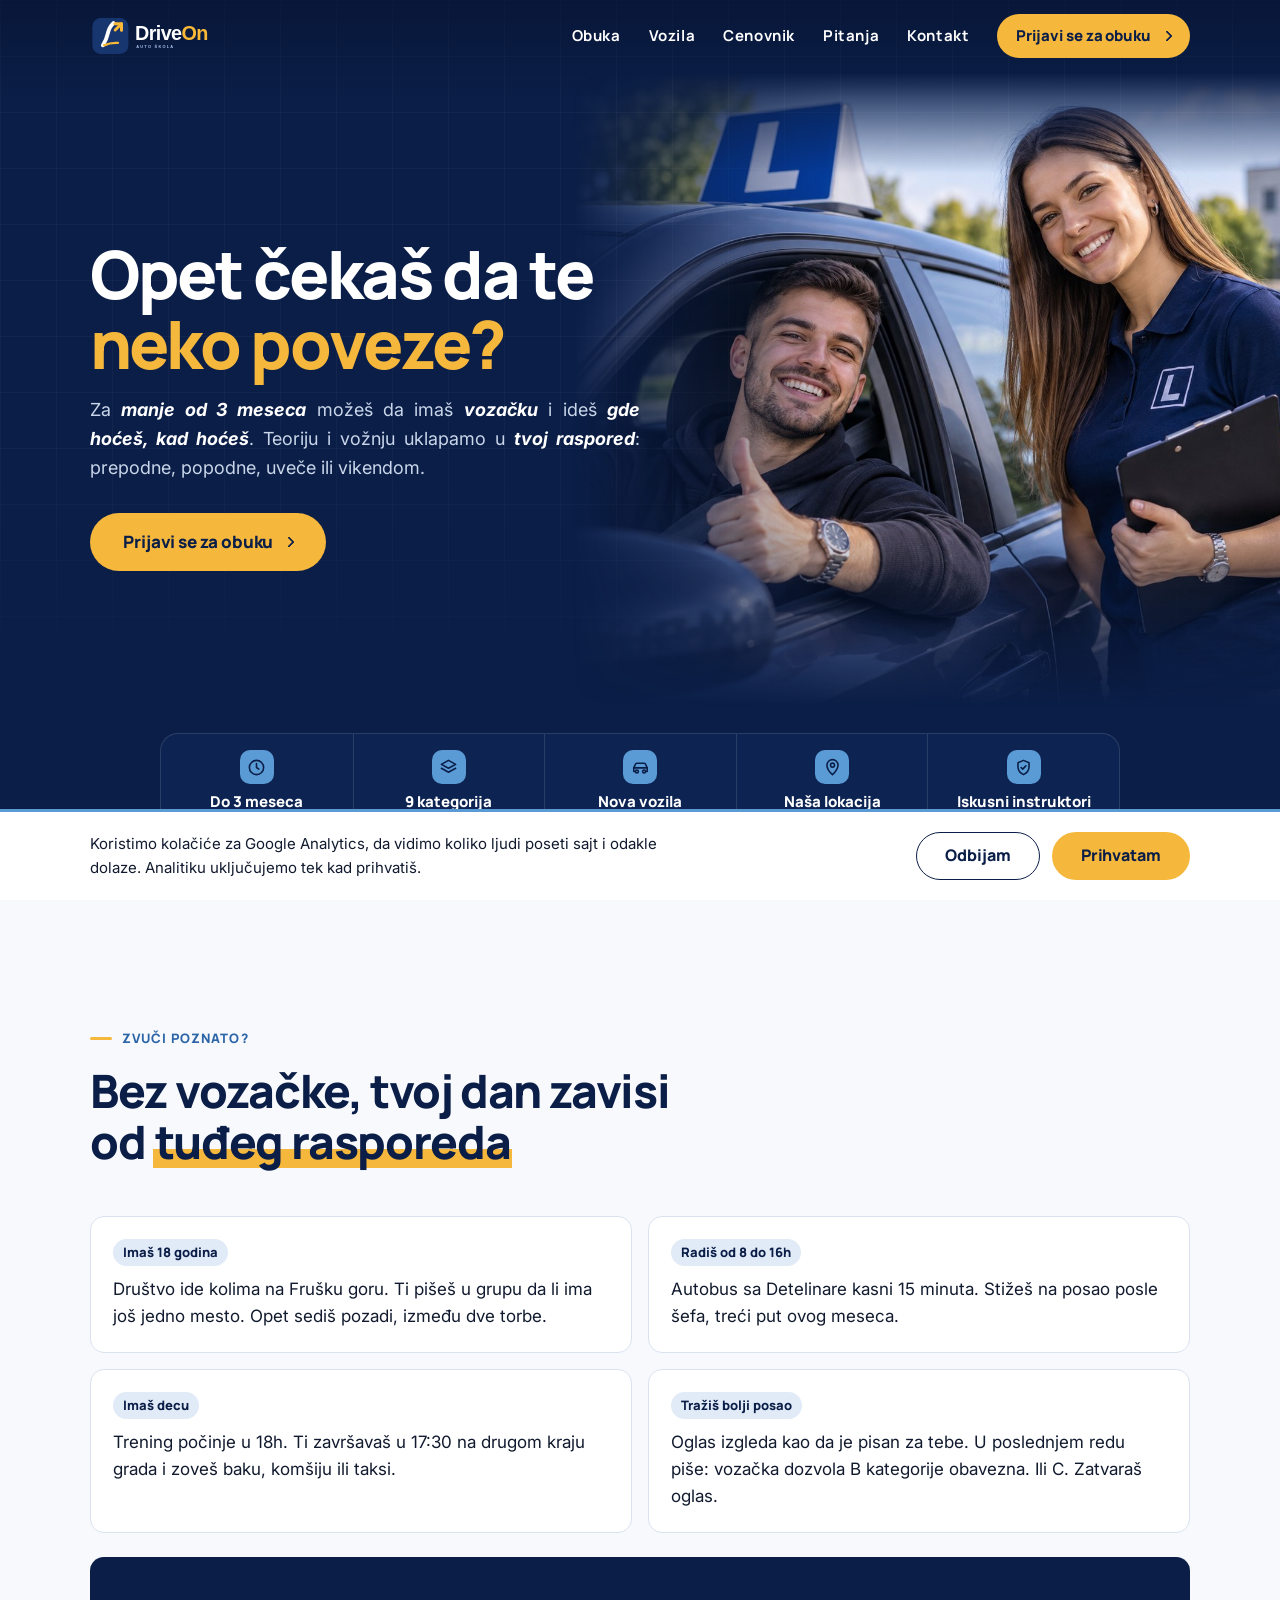
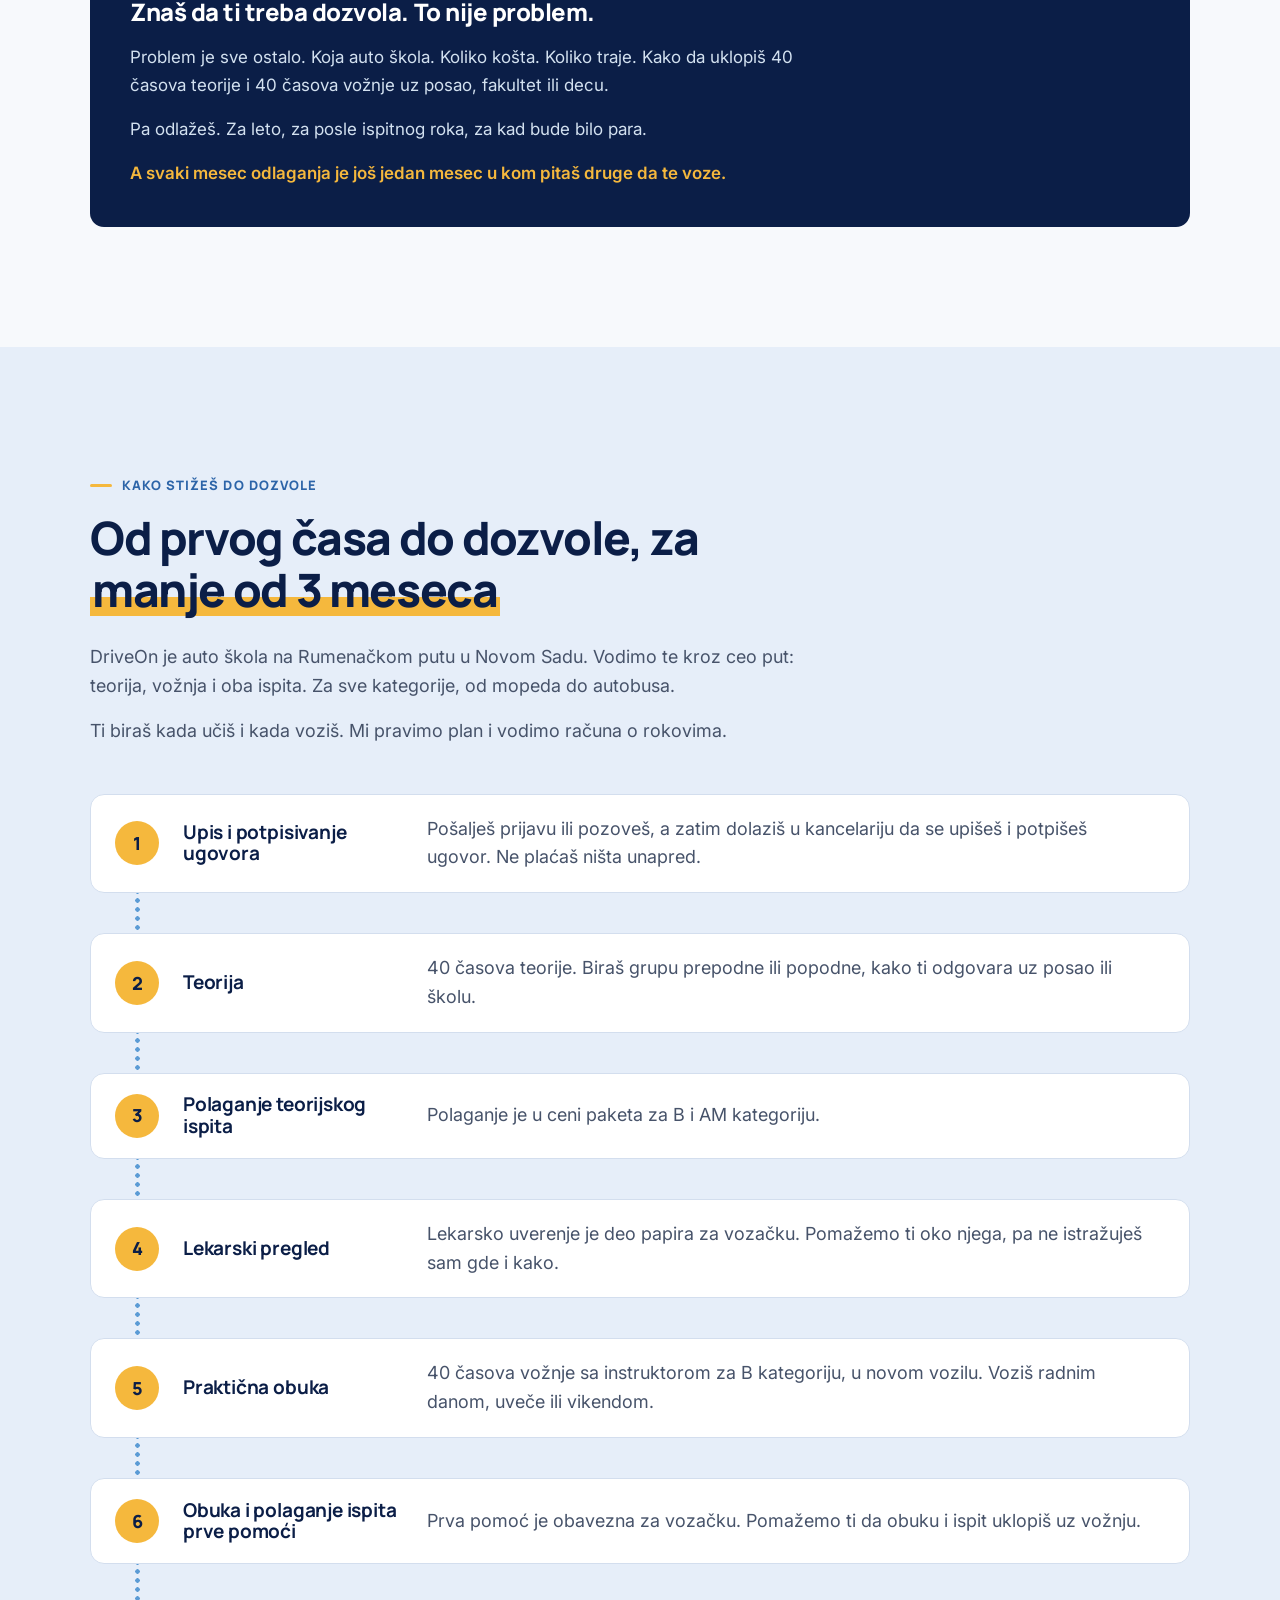
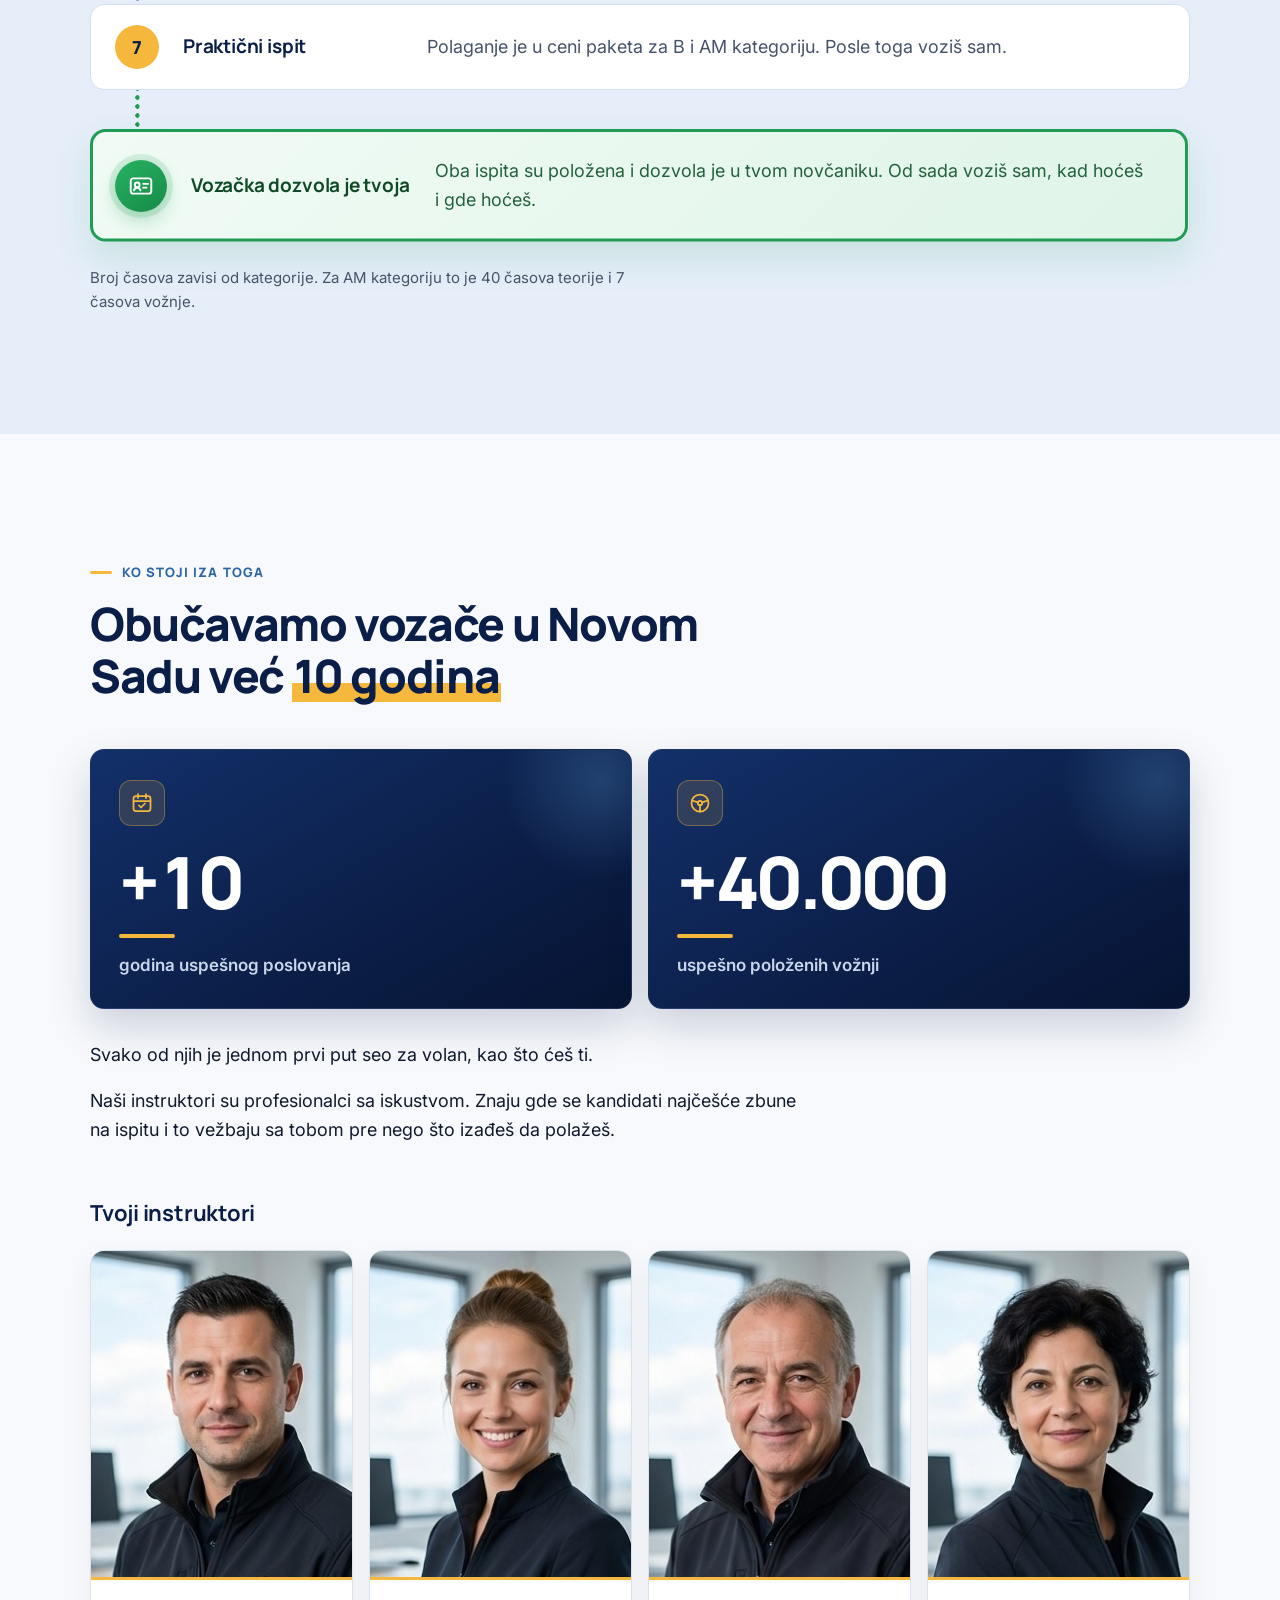
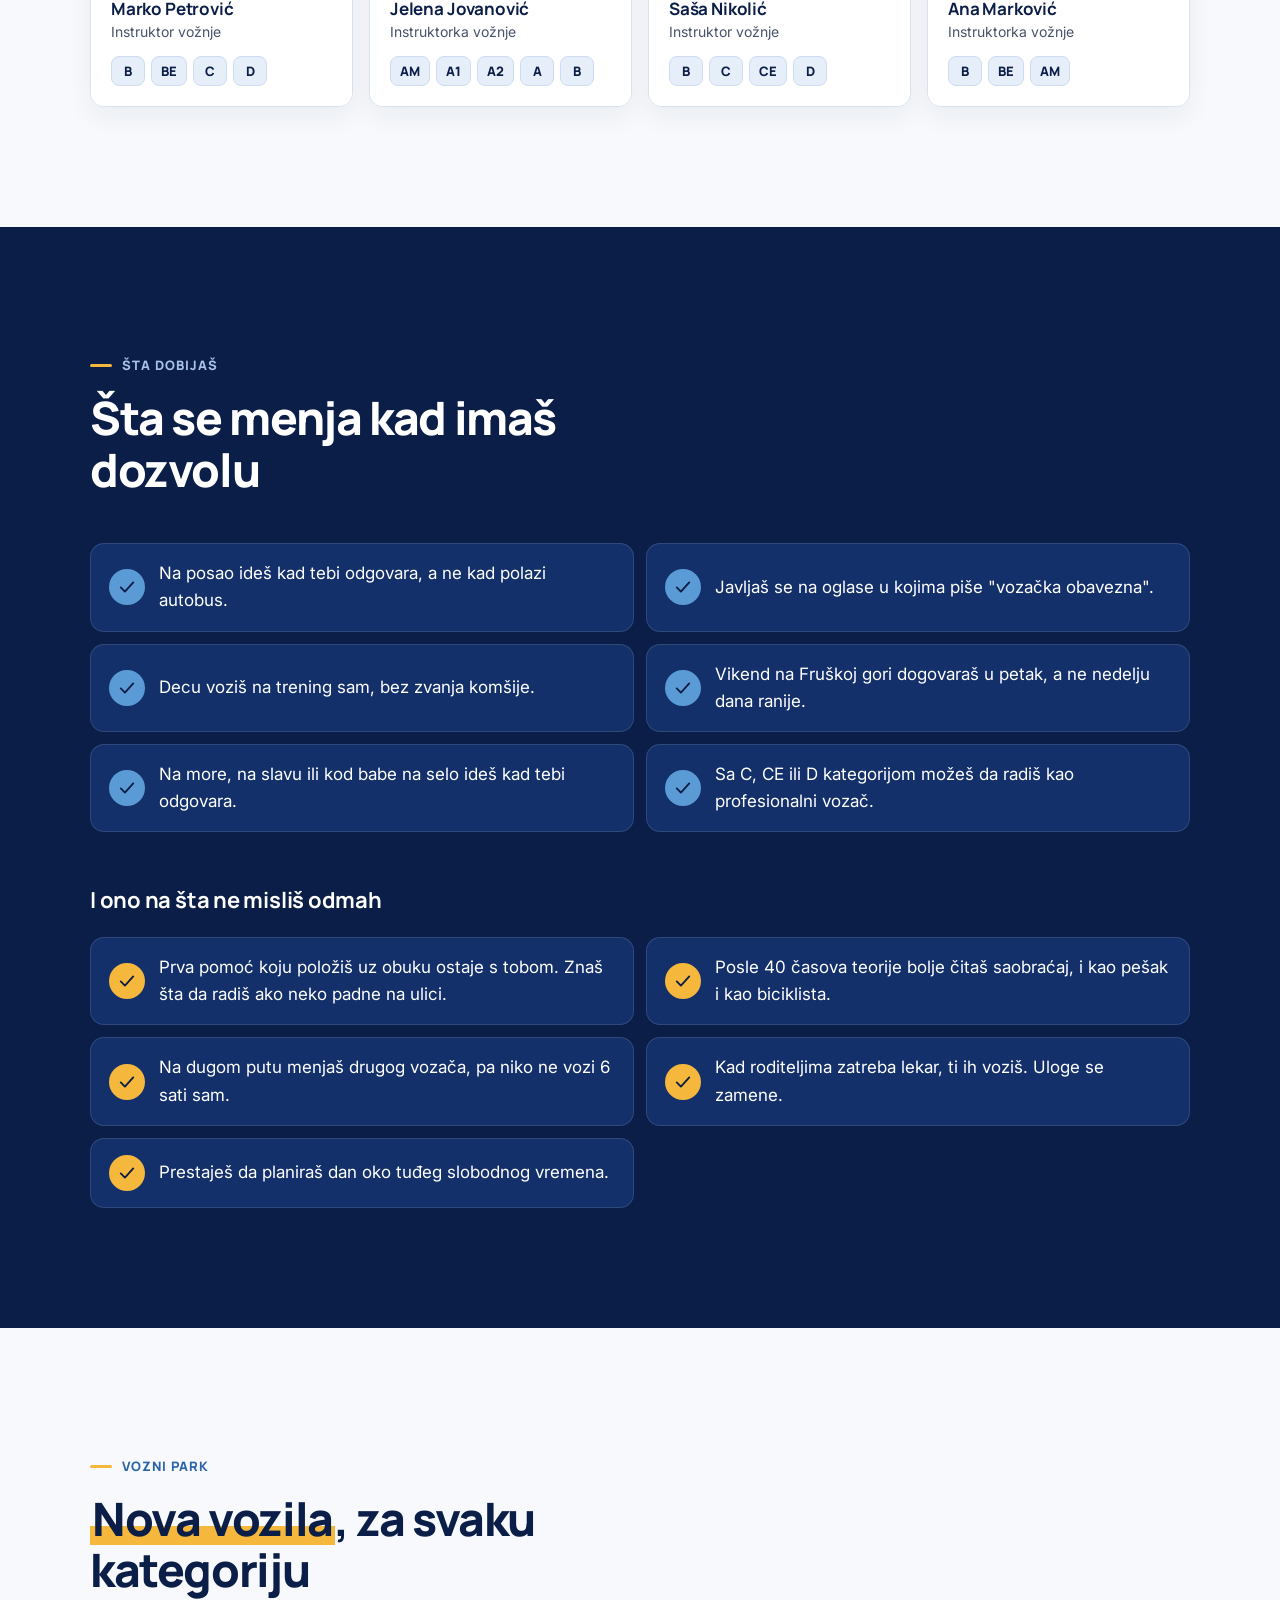
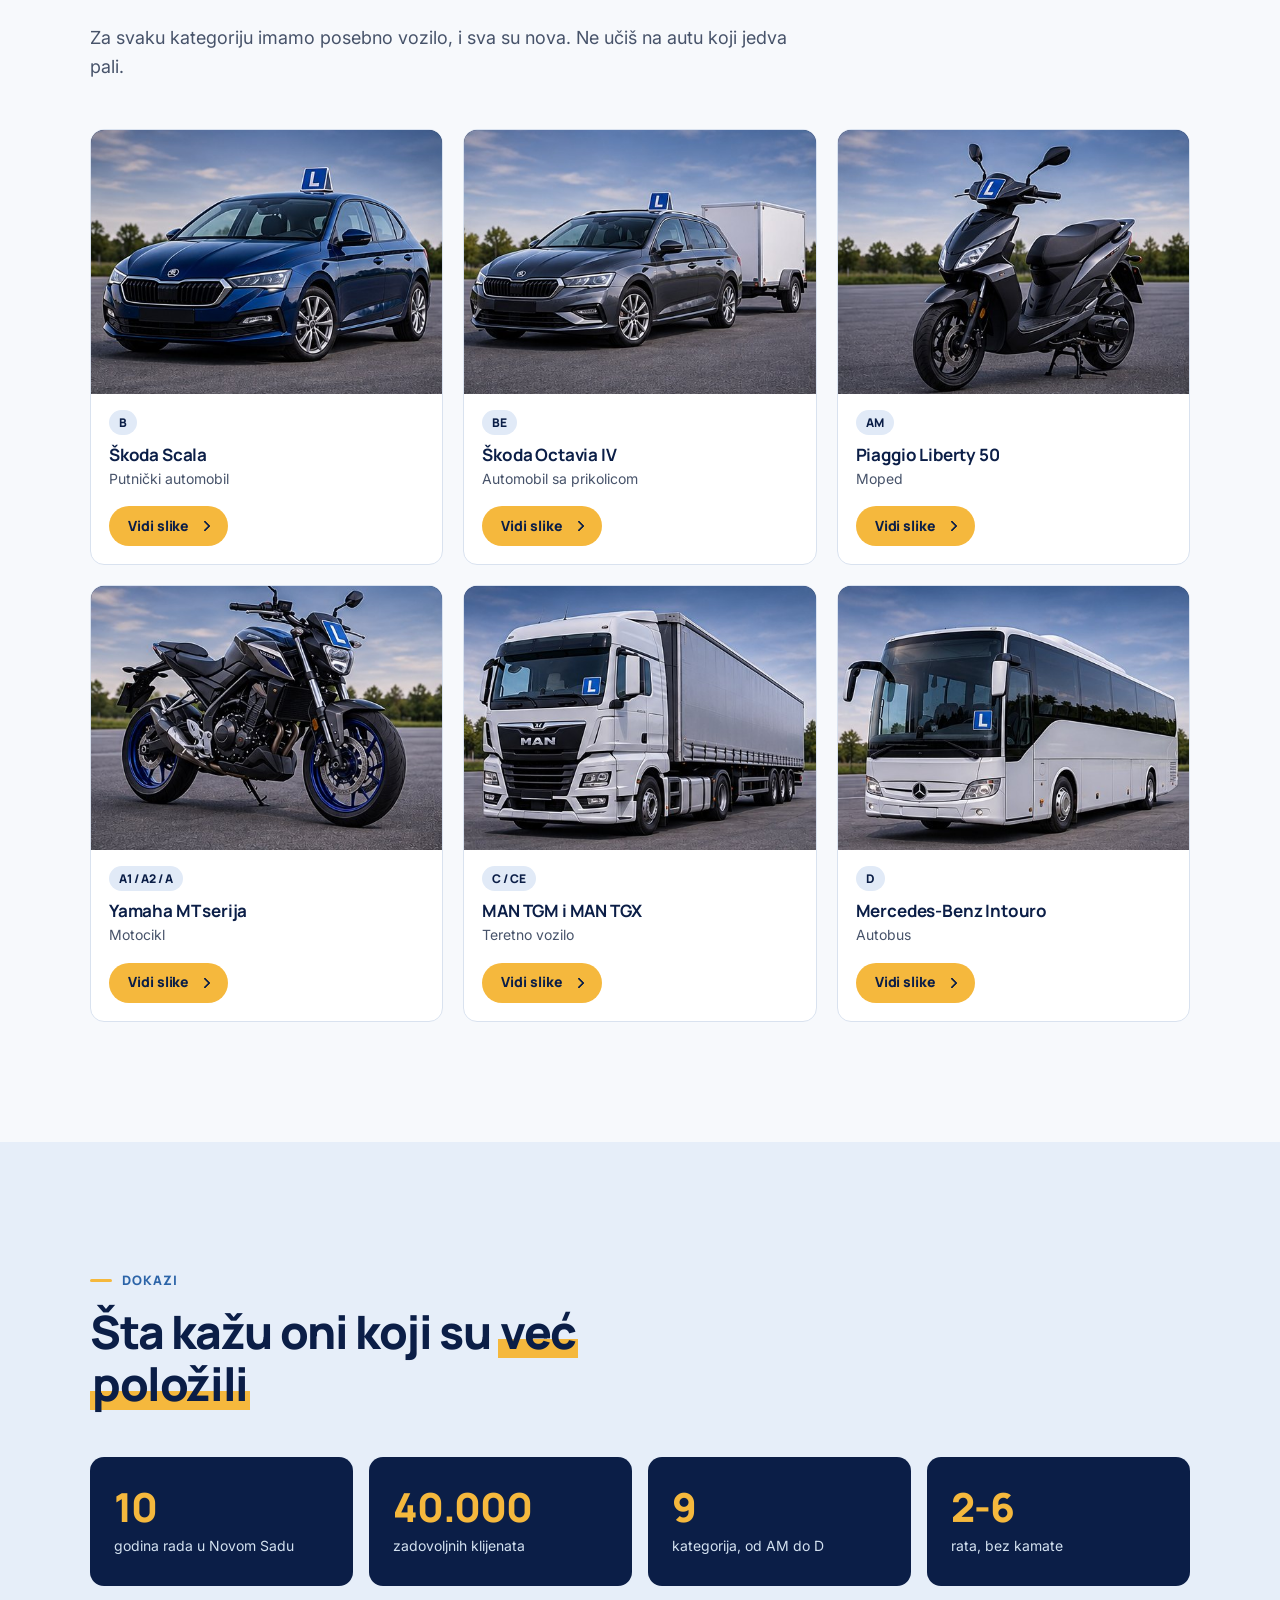
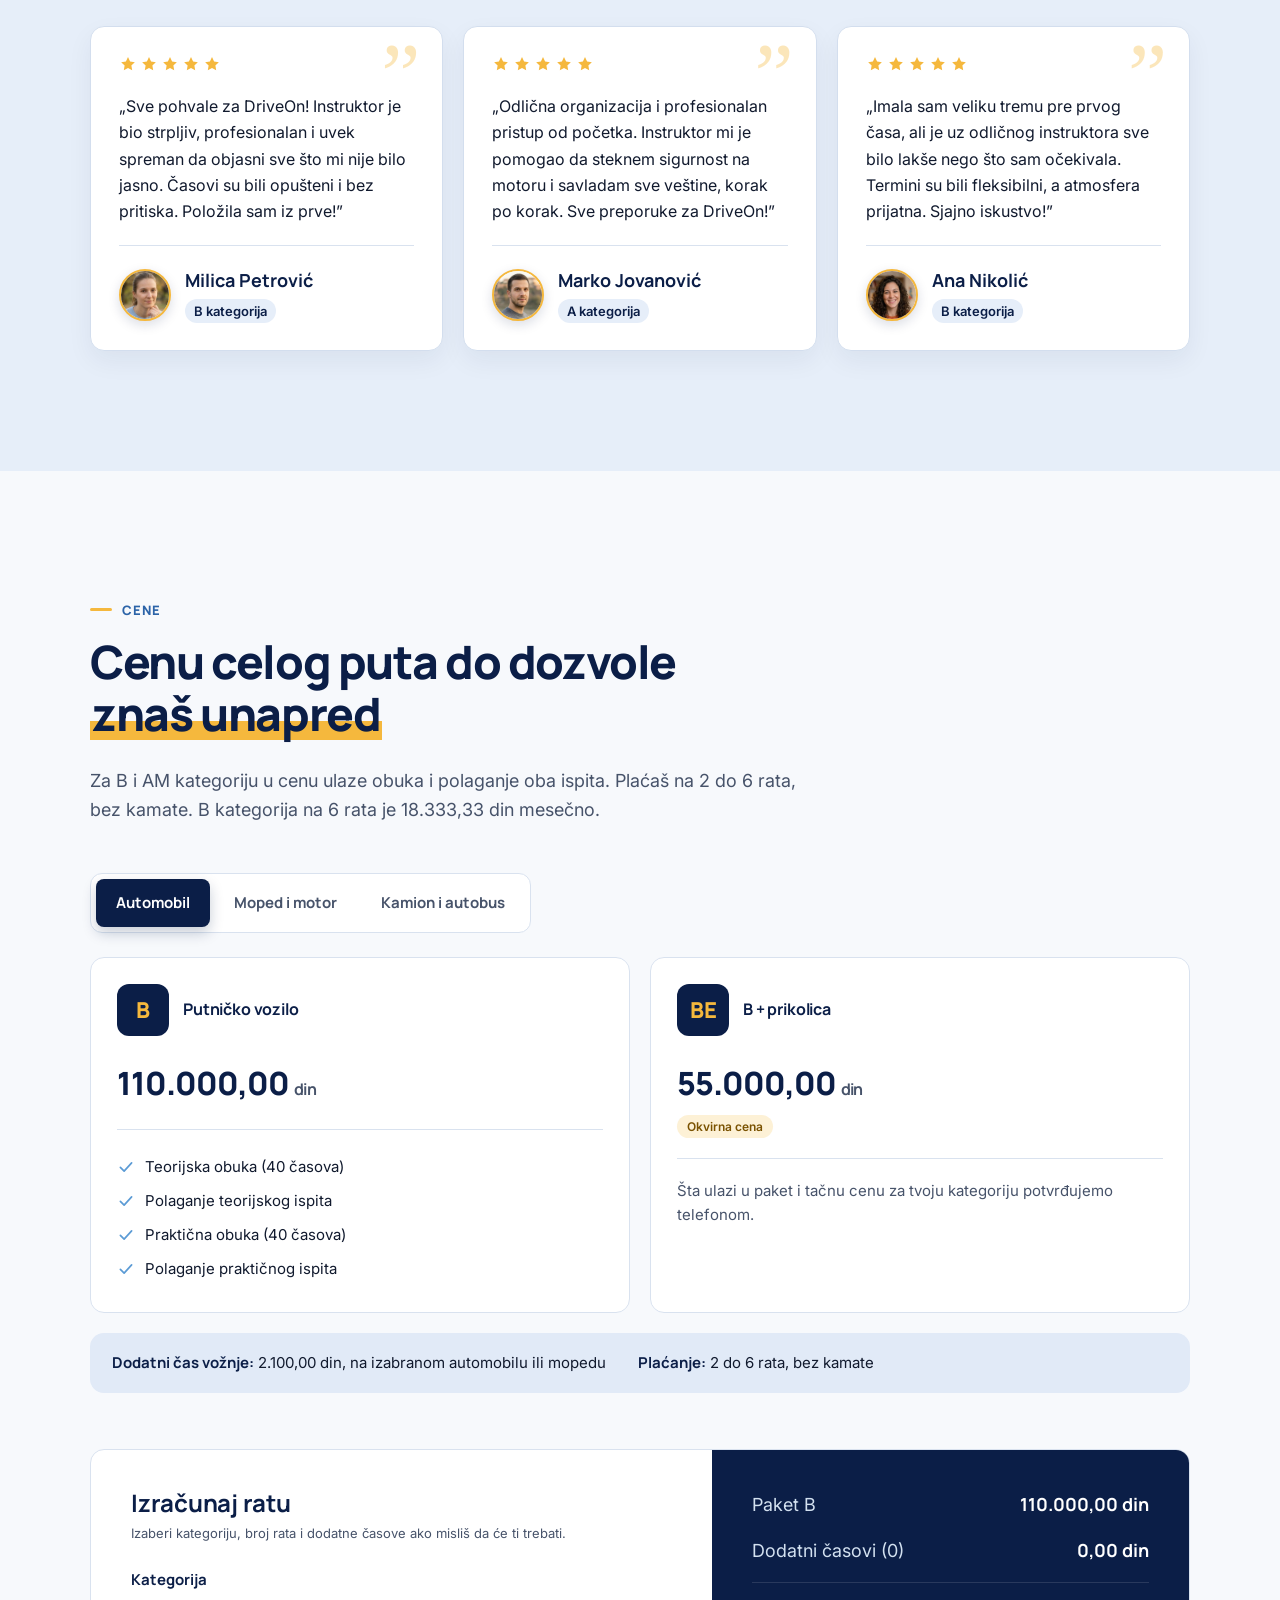
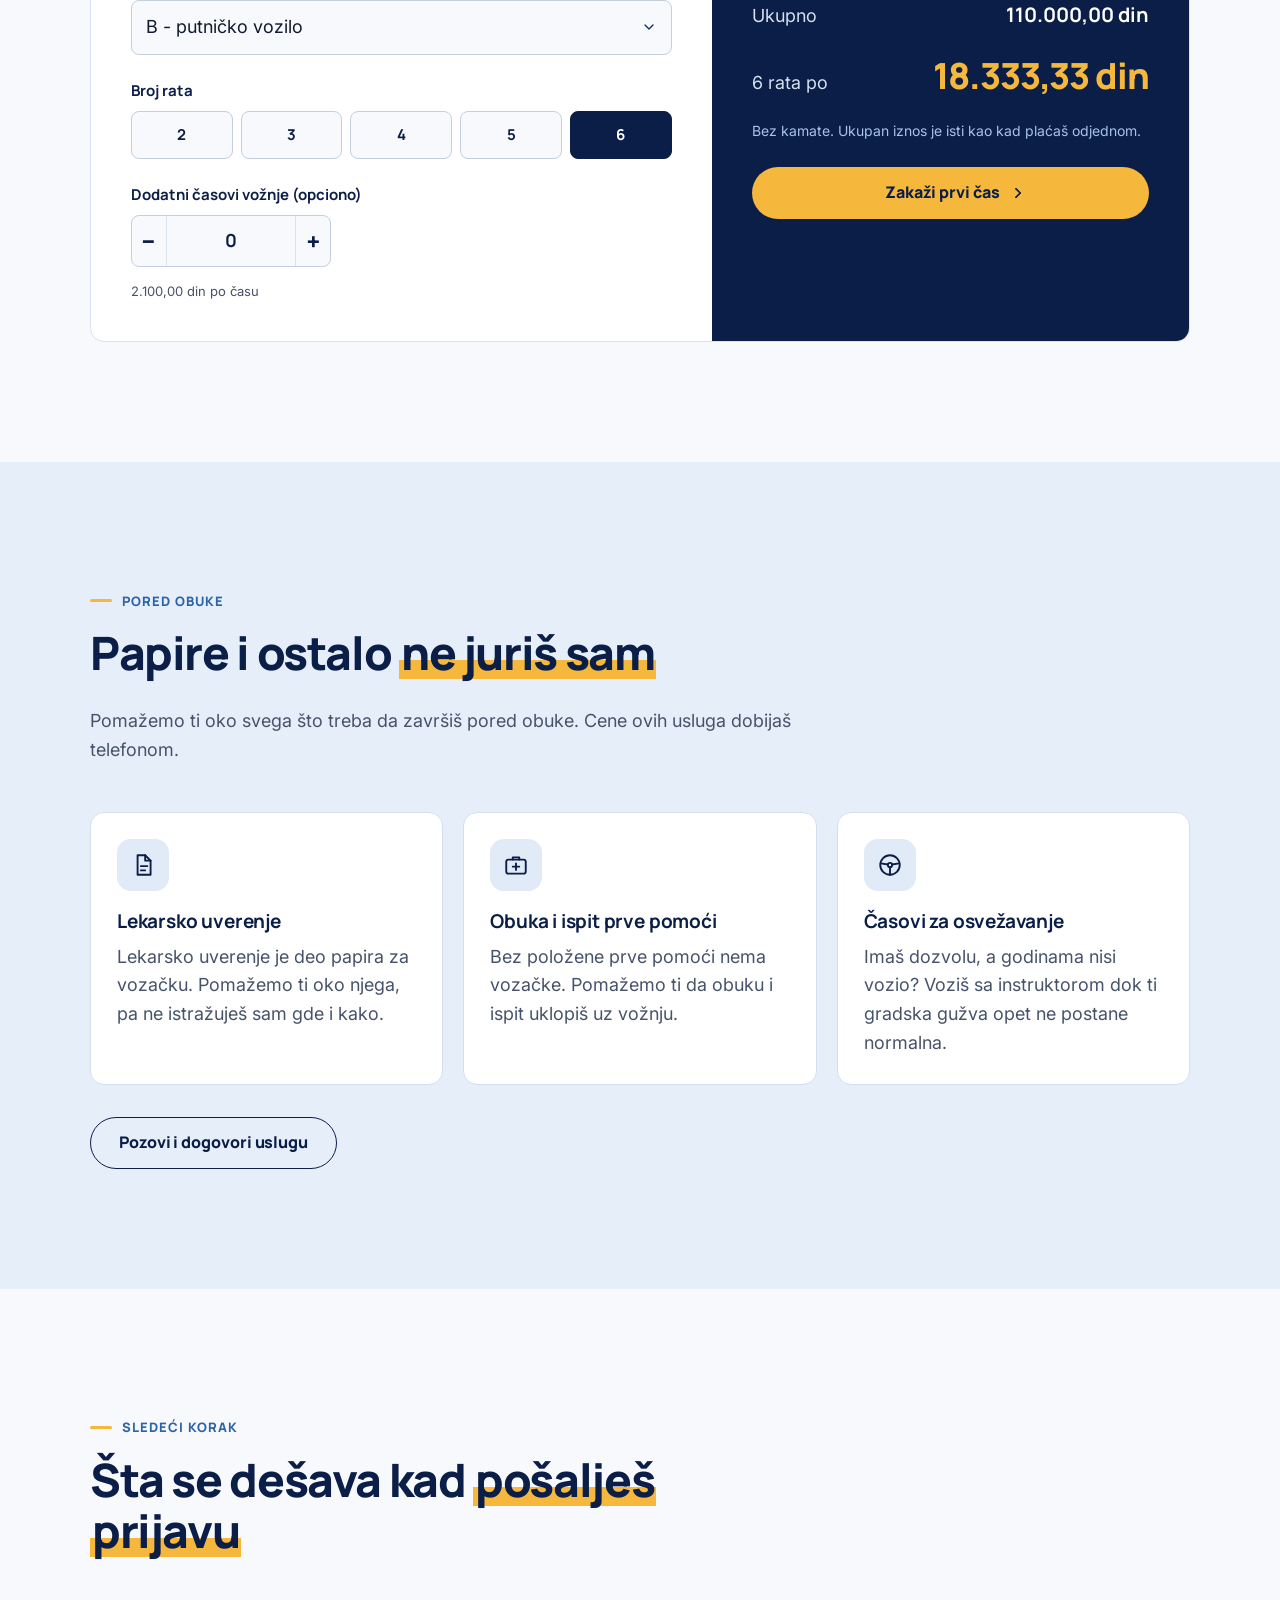
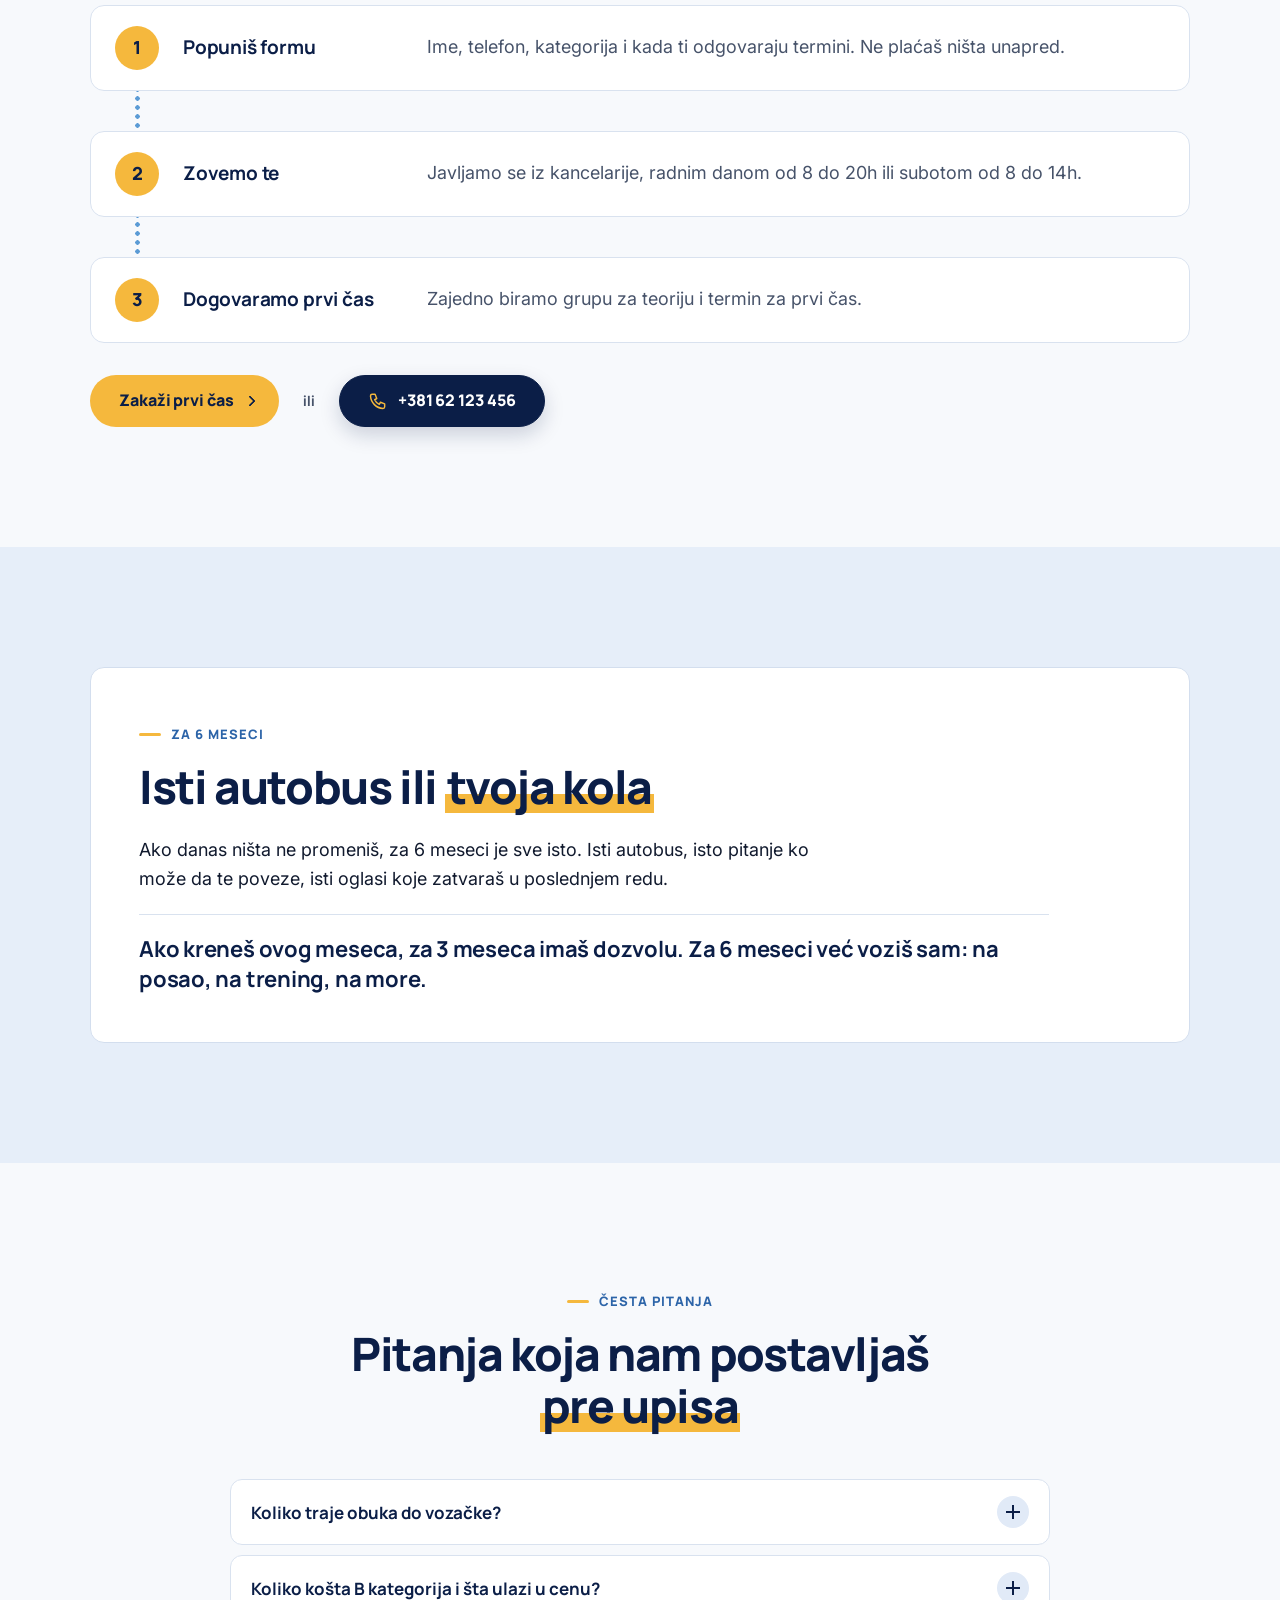
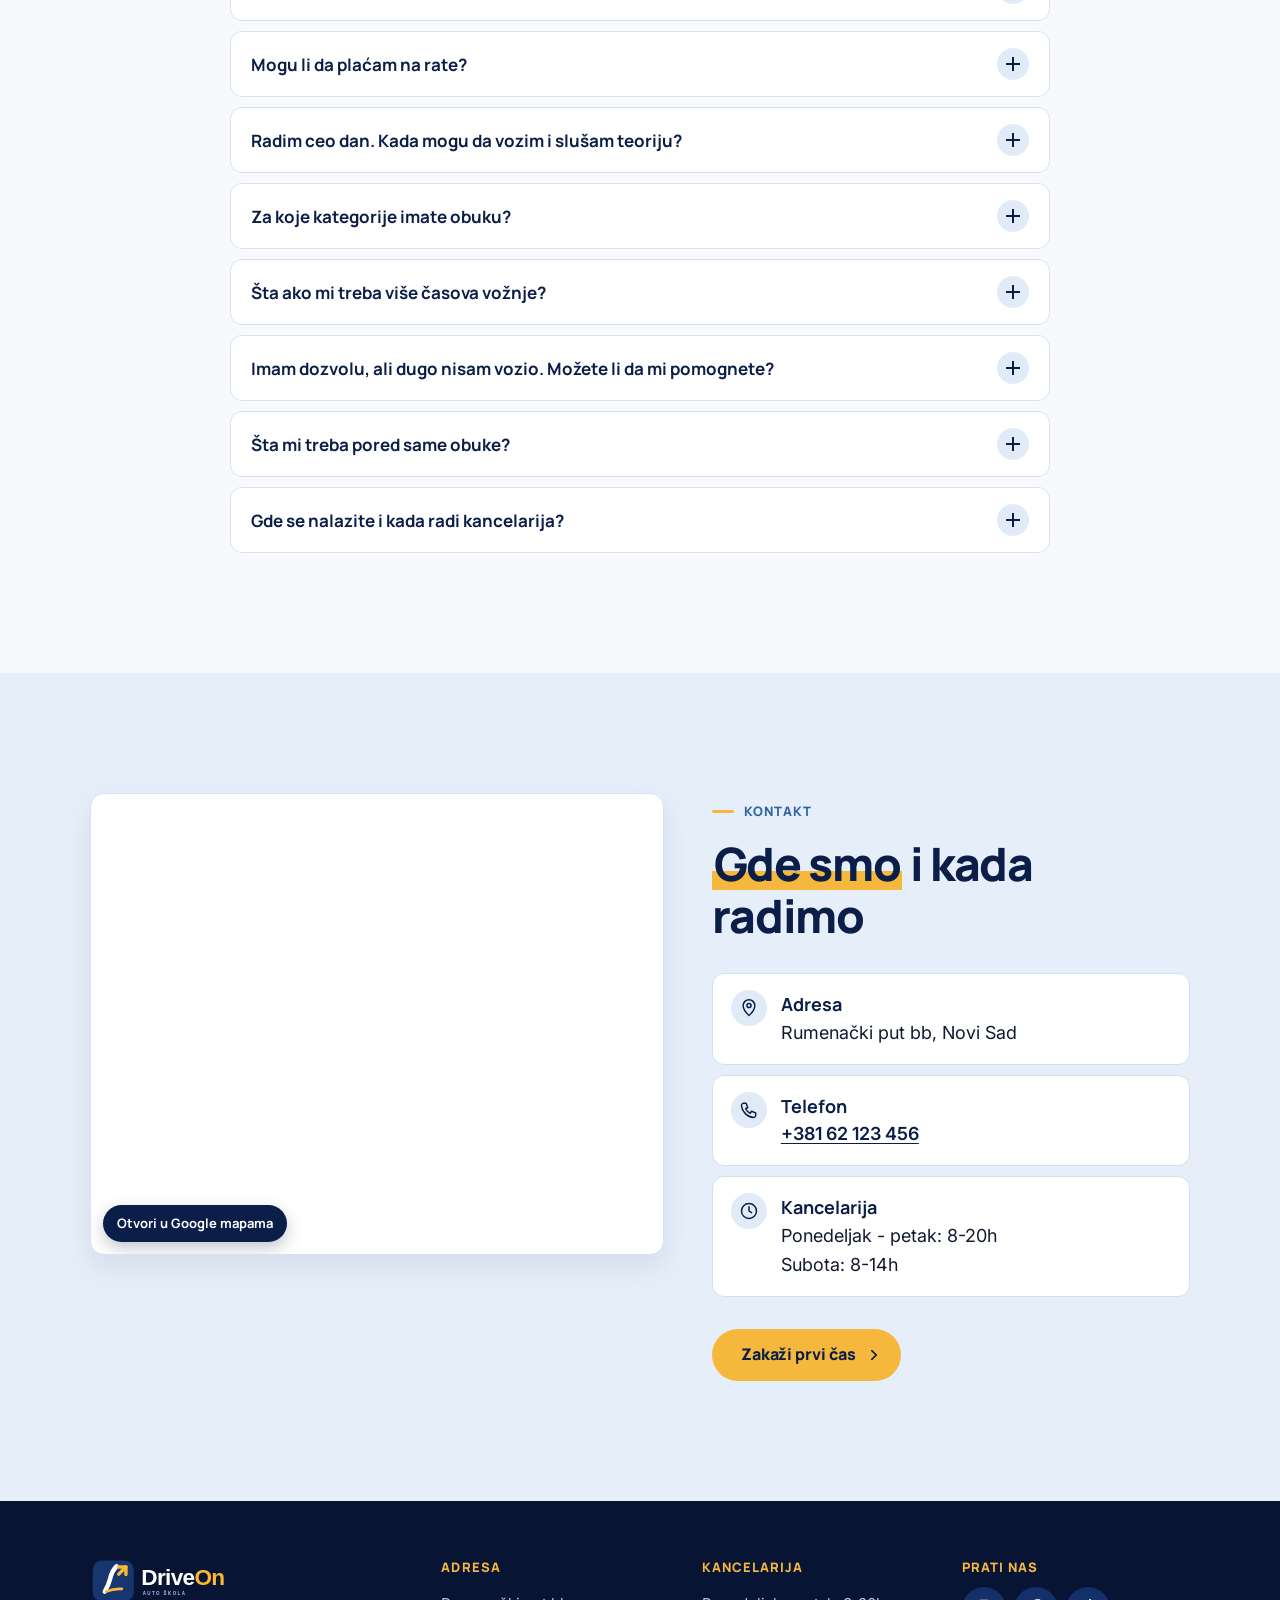
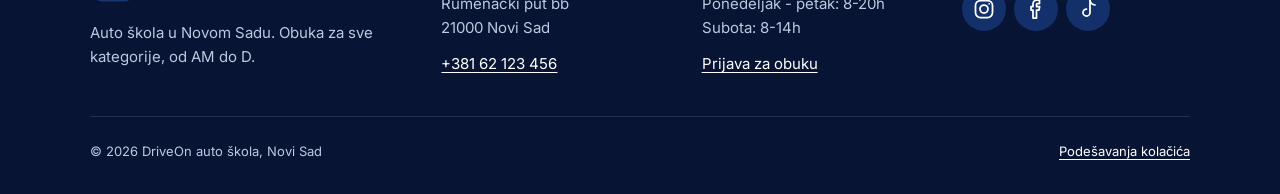
==== index.html @ 6975de04 "First publish" ====
<!doctype html>
<html lang="sr-Latn">
<head>
  <meta charset="utf-8">
  <meta name="viewport" content="width=device-width, initial-scale=1">
  <title>DriveOn auto škola Novi Sad - vozačka za manje od 3 meseca</title>
  <meta name="description" content="Auto škola DriveOn, Novi Sad, Rumenački put bb. Obuka za sve kategorije, od AM do D. Termini uveče i vikendom, plaćanje na 2 do 6 rata bez kamate.">

  <!-- Google Analytics (GA4)
       Ne učitava se odavde. script.js ga ubacuje tek kad posetilac klikne "Prihvatam" na cookie banneru.
       Pravi ID upiši i ovde i u script.js (konstanta GA_ID).
  <script async src="https://www.googletagmanager.com/gtag/js?id=G-XXXXXXXXXX"></script>
  <script>
    window.dataLayer = window.dataLayer || [];
    function gtag(){dataLayer.push(arguments);}
    gtag('js', new Date());
    gtag('config', 'G-XXXXXXXXXX');
  </script>
  -->

  <link rel="icon" href="images/favicon.svg" type="image/svg+xml">
  <link rel="preconnect" href="https://fonts.googleapis.com">
  <link rel="preconnect" href="https://fonts.gstatic.com" crossorigin>
  <link rel="stylesheet" href="https://fonts.googleapis.com/css2?family=Inter:wght@400;500;600;700&family=Manrope:wght@600;700;800&display=swap&subset=latin-ext">
  <link rel="stylesheet" href="style.css">
</head>
<body>
  <a class="skip-link" href="#sadrzaj">Preskoči na sadržaj</a>

  <!-- ============ HEADER ============ -->
  <header class="site-header">
    <div class="container header__inner">
      <a class="header__logo" href="index.html" aria-label="DriveOn, početna strana">
        <img class="logo" src="images/driveon-logo.svg" width="520" height="140" alt="DriveOn auto škola">
      </a>

      <nav class="nav" id="glavni-meni" aria-label="Glavni meni">
        <ul class="nav__list">
          <li><a href="index.html#resenje">Obuka</a></li>
          <li><a href="index.html#vozni-park">Vozila</a></li>
          <li><a href="index.html#ponuda">Cenovnik</a></li>
          <li><a href="index.html#pitanja">Pitanja</a></li>
          <li><a href="index.html#kontakt">Kontakt</a></li>
        </ul>
        <a class="btn btn--primary nav__cta" href="kontakt.html">Prijavi se za obuku</a>
      </nav>


      <button class="nav-toggle" type="button" aria-expanded="false" aria-controls="glavni-meni" aria-label="Otvori meni">
        <span class="nav-toggle__bars" aria-hidden="true"><span></span><span></span><span></span></span>
      </button>
    </div>
  </header>

  <main id="sadrzaj">

    <!-- ============ 1. HERO ============ -->
    <section class="hero" aria-labelledby="hero-naslov">
      <div class="container">
        <div class="hero__grid">
          <div class="hero__content">
            <h1 id="hero-naslov">Opet čekaš da te <span class="hl">neko poveze?</span></h1>
            <p class="hero__lead" style="text-align: justify">Za <strong><em>manje od 3 meseca</em></strong> možeš da imaš <strong><em>vozačku</em></strong> i ideš <strong><em>gde hoćeš, kad hoćeš</em></strong>. Teoriju i vožnju uklapamo u <strong><em>tvoj raspored</em></strong>: prepodne, popodne, uveče ili vikendom.</p>
            <div class="hero__actions">
              <a class="btn btn--primary btn--lg" id="hero-cta" href="kontakt.html">Prijavi se za obuku</a>
            </div>
          </div>

          <div class="hero__media">
            <img class="hero__img" src="images/hero.jpg" width="1501" height="1048" alt="Nasmejani kandidat za volanom auto škole podiže palac, pored njega stoji instruktorka sa fasciklom" fetchpriority="high">
          </div>
        </div>

        <ul class="hero__strip">
          <li>
            <span class="hero__strip-icon"><svg class="icon" viewBox="0 0 24 24" aria-hidden="true"><circle cx="12" cy="12" r="9"/><path d="M12 7v5l3 2"/></svg></span>
            <span><strong>Do 3 meseca</strong><span>od prvog časa do dozvole</span></span>
          </li>
          <li>
            <span class="hero__strip-icon"><svg class="icon" viewBox="0 0 24 24" aria-hidden="true"><path d="M12 3l9 5-9 5-9-5z"/><path d="M3 13l9 5 9-5"/></svg></span>
            <span><strong>9 kategorija</strong><span>od mopeda do autobusa</span></span>
          </li>
          <li>
            <span class="hero__strip-icon"><svg class="icon" viewBox="0 0 24 24" aria-hidden="true"><path d="M5 17H3.5v-4.5L5.5 8A2 2 0 0 1 7.4 6.6h9.2A2 2 0 0 1 18.5 8l2 4.5V17H19"/><path d="M3.5 12.5h17"/><circle cx="7.5" cy="17" r="1.8"/><circle cx="16.5" cy="17" r="1.8"/></svg></span>
            <span><strong>Nova vozila</strong><span>za svaku kategoriju</span></span>
          </li>
          <li>
            <span class="hero__strip-icon"><svg class="icon" viewBox="0 0 24 24" aria-hidden="true"><path d="M12 21s7-6.2 7-12a7 7 0 1 0-14 0c0 5.8 7 12 7 12z"/><circle cx="12" cy="9" r="2.5"/></svg></span>
            <span><strong>Naša lokacija</strong><span>Rumenački put bb, Novi Sad</span></span>
          </li>
          <li>
            <span class="hero__strip-icon"><svg class="icon" viewBox="0 0 24 24" aria-hidden="true"><path d="M12 3l7 3v5c0 4.5-3 8-7 10-4-2-7-5.5-7-10V6z"/><path d="M9 12l2 2 4-4"/></svg></span>
            <span><strong>Iskusni instruktori</strong><span>profesionalnost i sigurna vožnja</span></span>
          </li>
        </ul>
      </div>
    </section>

    <!-- ============ 2. PROBLEM ============ -->
    <section class="section" id="problem" aria-labelledby="problem-naslov">
      <div class="container">
        <div class="section__head">
          <p class="eyebrow">Zvuči poznato?</p>
          <h2 id="problem-naslov">Bez vozačke, tvoj dan zavisi od <span class="hl">tuđeg rasporeda</span></h2>
        </div>

        <div class="problem__grid">
          <ul class="situations">
            <li class="situation">
              <span class="situation__who">Imaš 18 godina</span>
              <p>Društvo ide kolima na Frušku goru. Ti pišeš u grupu da li ima još jedno mesto. Opet sediš pozadi, između dve torbe.</p>
            </li>
            <li class="situation">
              <span class="situation__who">Radiš od 8 do 16h</span>
              <p>Autobus sa Detelinare kasni 15 minuta. Stižeš na posao posle šefa, treći put ovog meseca.</p>
            </li>
            <li class="situation">
              <span class="situation__who">Imaš decu</span>
              <p>Trening počinje u 18h. Ti završavaš u 17:30 na drugom kraju grada i zoveš baku, komšiju ili taksi.</p>
            </li>
            <li class="situation">
              <span class="situation__who">Tražiš bolji posao</span>
              <p>Oglas izgleda kao da je pisan za tebe. U poslednjem redu piše: vozačka dozvola B kategorije obavezna. Ili C. Zatvaraš oglas.</p>
            </li>
          </ul>

          <div class="problem__turn">
            <p class="big">Znaš da ti treba dozvola. To nije problem.</p>
            <p>Problem je sve ostalo. Koja auto škola. Koliko košta. Koliko traje. Kako da uklopiš 40 časova teorije i 40 časova vožnje uz posao, fakultet ili decu.</p>
            <p>Pa odlažeš. Za leto, za posle ispitnog roka, za kad bude bilo para.</p>
            <p>A svaki mesec odlaganja je još jedan mesec u kom pitaš druge da te voze.</p>
          </div>
        </div>
      </div>
    </section>

    <!-- ============ 3. REŠENJE ============ -->
    <section class="section section--tint" id="resenje" aria-labelledby="resenje-naslov">
      <div class="container">
        <div class="section__head">
          <p class="eyebrow">Kako stižeš do dozvole</p>
          <h2 id="resenje-naslov">Od prvog časa do dozvole, za <span class="hl">manje od 3 meseca</span></h2>
          <p>DriveOn je auto škola na Rumenačkom putu u Novom Sadu. Vodimo te kroz ceo put: teorija, vožnja i oba ispita. Za sve kategorije, od mopeda do autobusa.</p>
          <p>Ti biraš kada učiš i kada voziš. Mi pravimo plan i vodimo računa o rokovima.</p>
        </div>

        <ol class="steps">
          <li class="step">
            <h3>Upis i potpisivanje ugovora</h3>
            <p>Pošalješ prijavu ili pozoveš, a zatim dolaziš u kancelariju da se upišeš i potpišeš ugovor. Ne plaćaš ništa unapred.</p>
          </li>
          <li class="step">
            <h3>Teorija</h3>
            <p>40 časova teorije. Biraš grupu prepodne ili popodne, kako ti odgovara uz posao ili školu.</p>
          </li>
          <li class="step">
            <h3>Polaganje teorijskog ispita</h3>
            <p>Polaganje je u ceni paketa za B i AM kategoriju.</p>
          </li>
          <li class="step">
            <h3>Lekarski pregled</h3>
            <p>Lekarsko uverenje je deo papira za vozačku. Pomažemo ti oko njega, pa ne istražuješ sam gde i kako.</p>
          </li>
          <li class="step">
            <h3>Praktična obuka</h3>
            <p>40 časova vožnje sa instruktorom za B kategoriju, u novom vozilu. Voziš radnim danom, uveče ili vikendom.</p>
          </li>
          <li class="step">
            <h3>Obuka i polaganje ispita prve pomoći</h3>
            <p>Prva pomoć je obavezna za vozačku. Pomažemo ti da obuku i ispit uklopiš uz vožnju.</p>
          </li>
          <li class="step">
            <h3>Praktični ispit</h3>
            <p>Polaganje je u ceni paketa za B i AM kategoriju. Posle toga voziš sam.</p>
          </li>
          <li class="step step--goal">
            <svg class="goal__frame" aria-hidden="true"><rect x="1.5" y="1.5" rx="14" ry="14" pathLength="100"/></svg>
            <span class="goal__icon" aria-hidden="true">
              <svg class="icon" viewBox="0 0 24 24"><rect x="2.5" y="5" width="19" height="14" rx="2.5"/><circle cx="8.5" cy="11" r="2.2"/><path d="M5.5 16c.6-1.6 1.7-2.4 3-2.4s2.4.8 3 2.4M14 10h4.5M14 13.5h3"/></svg>
            </span>
            <h3>Vozačka dozvola je tvoja</h3>
            <p>Oba ispita su položena i dozvola je u tvom novčaniku. Od sada voziš sam, kad hoćeš i gde hoćeš.</p>
          </li>
        </ol>
        <p class="note">Broj časova zavisi od kategorije. Za AM kategoriju to je 40 časova teorije i 7 časova vožnje.</p>
      </div>
    </section>

    <!-- ============ 4. KREDIBILITET + TIM INSTRUKTORA ============ -->
    <section class="section" id="instruktori" aria-labelledby="instruktori-naslov">
      <div class="container">
        <div class="section__head">
          <p class="eyebrow">Ko stoji iza toga</p>
          <h2 id="instruktori-naslov">Obučavamo vozače u Novom Sadu već <span class="hl">10 godina</span></h2>
        </div>

        <div class="figures">
          <p class="figure">
            <span class="figure__icon" aria-hidden="true">
              <svg class="icon" viewBox="0 0 24 24"><rect x="3.5" y="5" width="17" height="15" rx="2.5"/><path d="M3.5 10h17M8 3v4M16 3v4M9 14.5l2 2 4-4"/></svg>
            </span>
            <span class="figure__num" data-count="10" data-prefix="+">+10</span>
            <span class="figure__label">godina uspešnog poslovanja</span>
          </p>
          <p class="figure">
            <span class="figure__icon" aria-hidden="true">
              <svg class="icon" viewBox="0 0 24 24"><circle cx="12" cy="12" r="8.5"/><circle cx="12" cy="12" r="2.2"/><path d="M12 14.2v6.3M10 11.4 4 9.5M14 11.4l6-1.9"/></svg>
            </span>
            <span class="figure__num" data-count="40000" data-prefix="+">+40.000</span>
            <span class="figure__label">uspešno položenih vožnji</span>
          </p>
        </div>

        <p>Svako od njih je jednom prvi put seo za volan, kao što ćeš ti.</p>
        <p>Naši instruktori su profesionalci sa iskustvom. Znaju gde se kandidati najčešće zbune na ispitu i to vežbaju sa tobom pre nego što izađeš da polažeš.</p>

        <h3 class="subhead">Tvoji instruktori</h3>
        <div class="cards instructors" data-reveal-group>
          <article class="card instructor">
            <img class="instructor__photo" src="images/instruktor-marko.jpg" width="267" height="544" alt="Marko Petrović, instruktor vožnje, u tamnoj jakni" loading="lazy">
            <div class="card__body">
              <h3>Marko Petrović</h3>
              <p class="instructor__role">Instruktor vožnje</p>
              <ul class="instructor__cats" aria-label="Kategorije"><li>B</li><li>BE</li><li>C</li><li>D</li></ul>
            </div>
          </article>
          <article class="card instructor">
            <img class="instructor__photo" src="images/instruktor-jelena.jpg" width="267" height="544" alt="Jelena Jovanović, instruktorka vožnje, u tamnoj jakni" loading="lazy">
            <div class="card__body">
              <h3>Jelena Jovanović</h3>
              <p class="instructor__role">Instruktorka vožnje</p>
              <ul class="instructor__cats" aria-label="Kategorije"><li>AM</li><li>A1</li><li>A2</li><li>A</li><li>B</li></ul>
            </div>
          </article>
          <article class="card instructor">
            <img class="instructor__photo" src="images/instruktor-sasa.jpg" width="267" height="544" alt="Saša Nikolić, instruktor vožnje, u tamnoj jakni" loading="lazy">
            <div class="card__body">
              <h3>Saša Nikolić</h3>
              <p class="instructor__role">Instruktor vožnje</p>
              <ul class="instructor__cats" aria-label="Kategorije"><li>B</li><li>C</li><li>CE</li><li>D</li></ul>
            </div>
          </article>
          <article class="card instructor">
            <img class="instructor__photo" src="images/instruktor-ana.jpg" width="267" height="544" alt="Ana Marković, instruktorka vožnje, u tamnoj jakni" loading="lazy">
            <div class="card__body">
              <h3>Ana Marković</h3>
              <p class="instructor__role">Instruktorka vožnje</p>
              <ul class="instructor__cats" aria-label="Kategorije"><li>B</li><li>BE</li><li>AM</li></ul>
            </div>
          </article>
        </div>
      </div>
    </section>

    <!-- ============ 5. BENEFITI ============ -->
    <section class="section section--dark" id="zivot" aria-labelledby="zivot-naslov">
      <div class="container">
        <div class="section__head">
          <p class="eyebrow">Šta dobijaš</p>
          <h2 id="zivot-naslov">Šta se menja kad imaš dozvolu</h2>
        </div>

        <ul class="benefits">
          <li class="benefit">
            <svg class="icon" viewBox="0 0 24 24" aria-hidden="true"><path d="M4.5 12.5l5 5 10-11"/></svg>
            <span>Na posao ideš kad tebi odgovara, a ne kad polazi autobus.</span>
          </li>
          <li class="benefit">
            <svg class="icon" viewBox="0 0 24 24" aria-hidden="true"><path d="M4.5 12.5l5 5 10-11"/></svg>
            <span>Javljaš se na oglase u kojima piše "vozačka obavezna".</span>
          </li>
          <li class="benefit">
            <svg class="icon" viewBox="0 0 24 24" aria-hidden="true"><path d="M4.5 12.5l5 5 10-11"/></svg>
            <span>Decu voziš na trening sam, bez zvanja komšije.</span>
          </li>
          <li class="benefit">
            <svg class="icon" viewBox="0 0 24 24" aria-hidden="true"><path d="M4.5 12.5l5 5 10-11"/></svg>
            <span>Vikend na Fruškoj gori dogovaraš u petak, a ne nedelju dana ranije.</span>
          </li>
          <li class="benefit">
            <svg class="icon" viewBox="0 0 24 24" aria-hidden="true"><path d="M4.5 12.5l5 5 10-11"/></svg>
            <span>Na more, na slavu ili kod babe na selo ideš kad tebi odgovara.</span>
          </li>
          <li class="benefit">
            <svg class="icon" viewBox="0 0 24 24" aria-hidden="true"><path d="M4.5 12.5l5 5 10-11"/></svg>
            <span>Sa C, CE ili D kategorijom možeš da radiš kao profesionalni vozač.</span>
          </li>
        </ul>

        <h3 class="subhead">I ono na šta ne misliš odmah</h3>
        <ul class="benefits benefits--hidden">
          <li class="benefit">
            <svg class="icon" viewBox="0 0 24 24" aria-hidden="true"><path d="M4.5 12.5l5 5 10-11"/></svg>
            <span>Prva pomoć koju položiš uz obuku ostaje s tobom. Znaš šta da radiš ako neko padne na ulici.</span>
          </li>
          <li class="benefit">
            <svg class="icon" viewBox="0 0 24 24" aria-hidden="true"><path d="M4.5 12.5l5 5 10-11"/></svg>
            <span>Posle 40 časova teorije bolje čitaš saobraćaj, i kao pešak i kao biciklista.</span>
          </li>
          <li class="benefit">
            <svg class="icon" viewBox="0 0 24 24" aria-hidden="true"><path d="M4.5 12.5l5 5 10-11"/></svg>
            <span>Na dugom putu menjaš drugog vozača, pa niko ne vozi 6 sati sam.</span>
          </li>
          <li class="benefit">
            <svg class="icon" viewBox="0 0 24 24" aria-hidden="true"><path d="M4.5 12.5l5 5 10-11"/></svg>
            <span>Kad roditeljima zatreba lekar, ti ih voziš. Uloge se zamene.</span>
          </li>
          <li class="benefit">
            <svg class="icon" viewBox="0 0 24 24" aria-hidden="true"><path d="M4.5 12.5l5 5 10-11"/></svg>
            <span>Prestaješ da planiraš dan oko tuđeg slobodnog vremena.</span>
          </li>
        </ul>
      </div>
    </section>

    <!-- ============ VOZNI PARK ============ -->
    <section class="section" id="vozni-park" aria-labelledby="vozni-park-naslov">
      <div class="container">
        <div class="section__head">
          <p class="eyebrow">Vozni park</p>
          <h2 id="vozni-park-naslov"><span class="hl">Nova vozila</span>, za svaku kategoriju</h2>
          <p>Za svaku kategoriju imamo posebno vozilo, i sva su nova. Ne učiš na autu koji jedva pali.</p>
        </div>

        <div class="grid fleet" data-fleet>
          <article class="card fleet__card">
            <div class="fleet__media">
              <img src="images/vozilo-b.jpg" width="507" height="508" alt="Plava Škoda Scala sa oznakom L na krovu" loading="lazy">
              <span class="fleet__zoom" aria-hidden="true"><svg class="icon" viewBox="0 0 24 24"><path d="M14 4h6v6M10 20H4v-6M20 4l-7 7M4 20l7-7"/></svg></span>
            </div>
            <div class="card__body">
              <span class="tag">B</span>
              <h3>Škoda Scala</h3>
              <p class="card__meta">Putnički automobil</p>
              <ul class="fleet__details" hidden>
                <li>Godište: 2021–2026</li>
                <li>Motor: 1.0 TSI ili 1.5 TSI</li>
                <li>Moderan, pregledan i dovoljno kompaktan za gradsku vožnju</li>
              </ul>
              <div class="fleet__extra" hidden>
                <div class="fleet__slide" data-src="images/vozilo-b-golf.jpg" data-alt="Srebrni Volkswagen Golf 8 sa oznakom L na krovu">
                  <p class="fleet__slide-title">Volkswagen Golf 8</p>
                  <ul>
                    <li>Godište: 2020–2023</li>
                    <li>Motor: benzinski (TSI) ili dizel (TDI)</li>
                    <li>Boja: srebrna metalik</li>
                  </ul>
                </div>
                <div class="fleet__slide" data-src="images/vozilo-b-bmw.jpg" data-alt="Tamno plavi BMW Serije 1 sa oznakom L na krovu">
                  <p class="fleet__slide-title">BMW Serija 1 (F40)</p>
                  <ul>
                    <li>Godište: 2020–2023</li>
                    <li>Motor: benzinski ili dizel (TwinPower Turbo)</li>
                    <li>Boja: tamno plava metalik</li>
                  </ul>
                </div>
              </div>
              <button class="btn btn--primary btn--sm fleet__btn" type="button" aria-haspopup="dialog">Vidi slike</button>
            </div>
          </article>
          <article class="card fleet__card">
            <div class="fleet__media">
              <img src="images/vozilo-be.jpg" width="507" height="508" alt="Siva Škoda Octavia karavan sa zatvorenom prikolicom" loading="lazy">
              <span class="fleet__zoom" aria-hidden="true"><svg class="icon" viewBox="0 0 24 24"><path d="M14 4h6v6M10 20H4v-6M20 4l-7 7M4 20l7-7"/></svg></span>
            </div>
            <div class="card__body">
              <span class="tag">BE</span>
              <h3>Škoda Octavia IV</h3>
              <p class="card__meta">Automobil sa prikolicom</p>
              <ul class="fleet__details" hidden>
                <li>Godište: 2021–2026</li>
                <li>Motor: 2.0 TDI ili 1.5 TSI</li>
                <li>Dovoljno snažna za vuču prikolice</li>
                <li>Prikolica: dvoosovinska, zatvorena ili platforma</li>
              </ul>
              <button class="btn btn--primary btn--sm fleet__btn" type="button" aria-haspopup="dialog">Vidi slike</button>
            </div>
          </article>
          <article class="card fleet__card">
            <div class="fleet__media">
              <img src="images/vozilo-am.jpg" width="507" height="508" alt="Crni skuter sa oznakom L" loading="lazy">
              <span class="fleet__zoom" aria-hidden="true"><svg class="icon" viewBox="0 0 24 24"><path d="M14 4h6v6M10 20H4v-6M20 4l-7 7M4 20l7-7"/></svg></span>
            </div>
            <div class="card__body">
              <span class="tag">AM</span>
              <h3>Piaggio Liberty 50</h3>
              <p class="card__meta">Moped</p>
              <ul class="fleet__details" hidden>
                <li>Godište: 2021–2026</li>
                <li>Motor: 50 cm³</li>
                <li>Moderan gradski skuter</li>
                <li>Jednostavan za početnike</li>
              </ul>
              <div class="fleet__extra" hidden>
                <div class="fleet__slide" data-src="images/vozilo-am-speedfight.jpg" data-alt="Tamno plavi Peugeot sportski moped sa oznakom L i kacigom na sedištu">
                  <p class="fleet__slide-title">Peugeot Speedfight 50</p>
                  <ul>
                    <li>Godište: 2020–2023</li>
                    <li>Motor: benzinski, do 50 cm³</li>
                    <li>Boja: tamno plava metalik</li>
                  </ul>
                </div>
                <div class="fleet__slide" data-src="images/vozilo-am-tweet.jpg" data-alt="Sivi Peugeot Tweet 50 gradski moped sa oznakom L i kacigom na sedištu">
                  <p class="fleet__slide-title">Peugeot Tweet 50</p>
                  <ul>
                    <li>Godište: 2020–2023</li>
                    <li>Motor: benzinski, 4-taktni, do 50 cm³</li>
                    <li>Boja: siva, titanijum metalik</li>
                  </ul>
                </div>
              </div>
              <button class="btn btn--primary btn--sm fleet__btn" type="button" aria-haspopup="dialog">Vidi slike</button>
            </div>
          </article>
          <article class="card fleet__card">
            <div class="fleet__media">
              <img src="images/vozilo-a.jpg" width="507" height="508" alt="Crno plavi Yamaha motocikl sa oznakom L" loading="lazy">
              <span class="fleet__zoom" aria-hidden="true"><svg class="icon" viewBox="0 0 24 24"><path d="M14 4h6v6M10 20H4v-6M20 4l-7 7M4 20l7-7"/></svg></span>
            </div>
            <div class="card__body">
              <span class="tag">A1 / A2 / A</span>
              <h3>Yamaha MT serija</h3>
              <p class="card__meta">Motocikl</p>
              <ul class="fleet__details" hidden>
                <li>A1: Yamaha MT-125, 125 cm³, do 11 kW</li>
                <li>A2: Yamaha MT-03, 321 cm³, oko 30,9 kW</li>
                <li>A: Yamaha MT-07, 689 cm³</li>
                <li>Godište: 2021–2026</li>
              </ul>
              <div class="fleet__extra" hidden>
                <div class="fleet__slide" data-src="images/vozilo-a-gsxr125.jpg" data-alt="Tamno plavi Suzuki sportski motocikl sa oznakom L i kacigom na sedištu">
                  <p class="fleet__slide-title">Suzuki GSX-R125</p>
                  <ul>
                    <li>Kategorija: A1, laki sportski motocikl</li>
                    <li>Godište: 2020–2023</li>
                    <li>Motor: benzinski, 4-taktni, jednocilindrični, do 125 cm³</li>
                    <li>Boja: tamno plava metalik</li>
                  </ul>
                </div>
                <div class="fleet__slide" data-src="images/vozilo-a-mt03.jpg" data-alt="Sivi Yamaha naked motocikl sa oznakom L i kacigom na sedištu">
                  <p class="fleet__slide-title">Yamaha MT-03</p>
                  <ul>
                    <li>Kategorija: A2, naked motocikl srednje kubikaže</li>
                    <li>Godište: 2020–2023</li>
                    <li>Motor: benzinski, 4-taktni, dvocilindrični, oko 321 cm³, do 35 kW</li>
                    <li>Boja: siva, titanijum mat metalik</li>
                  </ul>
                </div>
              </div>
              <button class="btn btn--primary btn--sm fleet__btn" type="button" aria-haspopup="dialog">Vidi slike</button>
            </div>
          </article>
          <article class="card fleet__card">
            <div class="fleet__media">
              <img src="images/vozilo-c.jpg" width="507" height="508" alt="Beli MAN tegljač sa poluprikolicom i oznakom L" loading="lazy">
              <span class="fleet__zoom" aria-hidden="true"><svg class="icon" viewBox="0 0 24 24"><path d="M14 4h6v6M10 20H4v-6M20 4l-7 7M4 20l7-7"/></svg></span>
            </div>
            <div class="card__body">
              <span class="tag">C / CE</span>
              <h3>MAN TGM i MAN TGX</h3>
              <p class="card__meta">Teretno vozilo</p>
              <ul class="fleet__details" hidden>
                <li>C: MAN TGM, kamion bez poluprikolice</li>
                <li>CE: MAN TGX, tegljač sa poluprikolicom</li>
                <li>Godište: 2021–2026</li>
              </ul>
              <div class="fleet__extra" hidden>
                <div class="fleet__slide" data-src="images/vozilo-c-actros.jpg" data-alt="Crveni Mercedes-Benz Actros tegljač sa oznakom L na krovu">
                  <p class="fleet__slide-title">Mercedes-Benz Actros</p>
                  <ul>
                    <li>Tegljač</li>
                    <li>Godište: 2019–2023</li>
                    <li>Motor: dizel, linijski 6-cilindrični, Euro 6</li>
                    <li>Boja: crvena metalik</li>
                  </ul>
                </div>
                <div class="fleet__slide" data-src="images/vozilo-c-volvo.jpg" data-alt="Plavi Volvo FH kamion sa belom poluprikolicom">
                  <p class="fleet__slide-title">Volvo FH</p>
                  <ul>
                    <li>Kamion sa poluprikolicom</li>
                    <li>Godište: 2020–2023</li>
                    <li>Motor: dizel, D13, Euro 6</li>
                    <li>Boja: plava metalik, poluprikolica bela</li>
                  </ul>
                </div>
              </div>
              <button class="btn btn--primary btn--sm fleet__btn" type="button" aria-haspopup="dialog">Vidi slike</button>
            </div>
          </article>
          <article class="card fleet__card">
            <div class="fleet__media">
              <img src="images/vozilo-d.jpg" width="507" height="508" alt="Beli Mercedes-Benz Intouro autobus sa oznakom L" loading="lazy">
              <span class="fleet__zoom" aria-hidden="true"><svg class="icon" viewBox="0 0 24 24"><path d="M14 4h6v6M10 20H4v-6M20 4l-7 7M4 20l7-7"/></svg></span>
            </div>
            <div class="card__body">
              <span class="tag">D</span>
              <h3>Mercedes-Benz Intouro</h3>
              <p class="card__meta">Autobus</p>
              <ul class="fleet__details" hidden>
                <li>Godište: 2021–2026</li>
                <li>Moderan međugradski autobus</li>
              </ul>
              <div class="fleet__extra" hidden>
                <div class="fleet__slide" data-src="images/vozilo-d-tourismo.jpg" data-alt="Crveni Mercedes-Benz Tourismo autobus sa oznakom L na krovu">
                  <p class="fleet__slide-title">Mercedes-Benz Tourismo</p>
                  <ul>
                    <li>Godište: 2018–2023</li>
                    <li>Motor: dizel, Euro 6</li>
                    <li>Boja: crvena metalik</li>
                  </ul>
                </div>
                <div class="fleet__slide" data-src="images/vozilo-d-lions.jpg" data-alt="Plavi MAN Lion's Coach autobus sa oznakom L na krovu">
                  <p class="fleet__slide-title">MAN Lion's Coach</p>
                  <ul>
                    <li>Godište: 2018–2023</li>
                    <li>Motor: dizel, Euro 6</li>
                    <li>Boja: svetlo plava metalik</li>
                  </ul>
                </div>
              </div>
              <button class="btn btn--primary btn--sm fleet__btn" type="button" aria-haspopup="dialog">Vidi slike</button>
            </div>
          </article>
        </div>
      </div>
    </section>

    <!-- ============ 6. DOKAZI ============ -->
    <section class="section section--tint" id="utisci" aria-labelledby="utisci-naslov">
      <div class="container">
        <div class="section__head">
          <p class="eyebrow">Dokazi</p>
          <h2 id="utisci-naslov">Šta kažu oni koji su <span class="hl">već položili</span></h2>
        </div>

        <div class="stats">
          <p class="stat"><strong>10</strong><span>godina rada u Novom Sadu</span></p>
          <p class="stat"><strong>40.000</strong><span>zadovoljnih klijenata</span></p>
          <p class="stat"><strong>9</strong><span>kategorija, od AM do D</span></p>
          <p class="stat"><strong>2-6</strong><span>rata, bez kamate</span></p>
        </div>

        <!-- Utisci kandidata -->
        <div class="grid testimonials">
          <figure class="card testimonial">
            <p class="testimonial__stars" role="img" aria-label="Ocena 5 od 5"><svg viewBox="0 0 24 24"><path d="M12 2.8l2.8 5.8 6.3.9-4.6 4.4 1.1 6.3L12 17.2l-5.6 3 1.1-6.3-4.6-4.4 6.3-.9z"/></svg><svg viewBox="0 0 24 24"><path d="M12 2.8l2.8 5.8 6.3.9-4.6 4.4 1.1 6.3L12 17.2l-5.6 3 1.1-6.3-4.6-4.4 6.3-.9z"/></svg><svg viewBox="0 0 24 24"><path d="M12 2.8l2.8 5.8 6.3.9-4.6 4.4 1.1 6.3L12 17.2l-5.6 3 1.1-6.3-4.6-4.4 6.3-.9z"/></svg><svg viewBox="0 0 24 24"><path d="M12 2.8l2.8 5.8 6.3.9-4.6 4.4 1.1 6.3L12 17.2l-5.6 3 1.1-6.3-4.6-4.4 6.3-.9z"/></svg><svg viewBox="0 0 24 24"><path d="M12 2.8l2.8 5.8 6.3.9-4.6 4.4 1.1 6.3L12 17.2l-5.6 3 1.1-6.3-4.6-4.4 6.3-.9z"/></svg></p>
            <blockquote class="testimonial__text">„Sve pohvale za DriveOn! Instruktor je bio strpljiv, profesionalan i uvek spreman da objasni sve što mi nije bilo jasno. Časovi su bili opušteni i bez pritiska. Položila sam iz prve!”</blockquote>
            <figcaption class="testimonial__person">
              <img class="testimonial__avatar" src="images/utisak-milica.jpg" width="240" height="240" alt="Milica Petrović" loading="lazy">
              <span>
                <span class="testimonial__name">Milica Petrović</span>
                <span class="testimonial__cat">B kategorija</span>
              </span>
            </figcaption>
          </figure>
          <figure class="card testimonial">
            <p class="testimonial__stars" role="img" aria-label="Ocena 5 od 5"><svg viewBox="0 0 24 24"><path d="M12 2.8l2.8 5.8 6.3.9-4.6 4.4 1.1 6.3L12 17.2l-5.6 3 1.1-6.3-4.6-4.4 6.3-.9z"/></svg><svg viewBox="0 0 24 24"><path d="M12 2.8l2.8 5.8 6.3.9-4.6 4.4 1.1 6.3L12 17.2l-5.6 3 1.1-6.3-4.6-4.4 6.3-.9z"/></svg><svg viewBox="0 0 24 24"><path d="M12 2.8l2.8 5.8 6.3.9-4.6 4.4 1.1 6.3L12 17.2l-5.6 3 1.1-6.3-4.6-4.4 6.3-.9z"/></svg><svg viewBox="0 0 24 24"><path d="M12 2.8l2.8 5.8 6.3.9-4.6 4.4 1.1 6.3L12 17.2l-5.6 3 1.1-6.3-4.6-4.4 6.3-.9z"/></svg><svg viewBox="0 0 24 24"><path d="M12 2.8l2.8 5.8 6.3.9-4.6 4.4 1.1 6.3L12 17.2l-5.6 3 1.1-6.3-4.6-4.4 6.3-.9z"/></svg></p>
            <blockquote class="testimonial__text">„Odlična organizacija i profesionalan pristup od početka. Instruktor mi je pomogao da steknem sigurnost na motoru i savladam sve veštine, korak po korak. Sve preporuke za DriveOn!”</blockquote>
            <figcaption class="testimonial__person">
              <img class="testimonial__avatar" src="images/utisak-marko.jpg" width="240" height="240" alt="Marko Jovanović" loading="lazy">
              <span>
                <span class="testimonial__name">Marko Jovanović</span>
                <span class="testimonial__cat">A kategorija</span>
              </span>
            </figcaption>
          </figure>
          <figure class="card testimonial">
            <p class="testimonial__stars" role="img" aria-label="Ocena 5 od 5"><svg viewBox="0 0 24 24"><path d="M12 2.8l2.8 5.8 6.3.9-4.6 4.4 1.1 6.3L12 17.2l-5.6 3 1.1-6.3-4.6-4.4 6.3-.9z"/></svg><svg viewBox="0 0 24 24"><path d="M12 2.8l2.8 5.8 6.3.9-4.6 4.4 1.1 6.3L12 17.2l-5.6 3 1.1-6.3-4.6-4.4 6.3-.9z"/></svg><svg viewBox="0 0 24 24"><path d="M12 2.8l2.8 5.8 6.3.9-4.6 4.4 1.1 6.3L12 17.2l-5.6 3 1.1-6.3-4.6-4.4 6.3-.9z"/></svg><svg viewBox="0 0 24 24"><path d="M12 2.8l2.8 5.8 6.3.9-4.6 4.4 1.1 6.3L12 17.2l-5.6 3 1.1-6.3-4.6-4.4 6.3-.9z"/></svg><svg viewBox="0 0 24 24"><path d="M12 2.8l2.8 5.8 6.3.9-4.6 4.4 1.1 6.3L12 17.2l-5.6 3 1.1-6.3-4.6-4.4 6.3-.9z"/></svg></p>
            <blockquote class="testimonial__text">„Imala sam veliku tremu pre prvog časa, ali je uz odličnog instruktora sve bilo lakše nego što sam očekivala. Termini su bili fleksibilni, a atmosfera prijatna. Sjajno iskustvo!”</blockquote>
            <figcaption class="testimonial__person">
              <img class="testimonial__avatar" src="images/utisak-ana.jpg" width="240" height="240" alt="Ana Nikolić" loading="lazy">
              <span>
                <span class="testimonial__name">Ana Nikolić</span>
                <span class="testimonial__cat">B kategorija</span>
              </span>
            </figcaption>
          </figure>
        </div>
      </div>
    </section>

    <!-- ============ 7. PONUDA: CENE + KALKULATOR ============ -->
    <section class="section" id="ponuda" aria-labelledby="ponuda-naslov">
      <div class="container">
        <div class="section__head">
          <p class="eyebrow">Cene</p>
          <h2 id="ponuda-naslov">Cenu celog puta do dozvole <span class="hl">znaš unapred</span></h2>
          <p>Za B i AM kategoriju u cenu ulaze obuka i polaganje oba ispita. Plaćaš na 2 do 6 rata, bez kamate. B kategorija na 6 rata je 18.333,33 din mesečno.</p>
        </div>

        <div class="tabs" data-tabs>
          <div class="tabs__list" role="tablist" aria-label="Grupe kategorija">
            <button class="tabs__tab" type="button" role="tab" id="tab-auto" aria-controls="panel-auto" aria-selected="true">Automobil</button>
            <button class="tabs__tab" type="button" role="tab" id="tab-moto" aria-controls="panel-moto" aria-selected="false" tabindex="-1">Moped i motor</button>
            <button class="tabs__tab" type="button" role="tab" id="tab-teretna" aria-controls="panel-teretna" aria-selected="false" tabindex="-1">Kamion i autobus</button>
          </div>

          <!-- Tab: Automobil -->
          <div class="tabs__panel" role="tabpanel" id="panel-auto" aria-labelledby="tab-auto">
            <div class="grid prices">
              <article class="card price-card">
                <div class="price-card__head">
                  <span class="price-card__code">B</span>
                  <h3 class="price-card__name">Putničko vozilo</h3>
                </div>
                <p class="price-card__price">110.000,00 <span>din</span></p>
                <ul class="price-card__list">
                  <li><svg class="icon" viewBox="0 0 24 24" aria-hidden="true"><path d="M4.5 12.5l5 5 10-11"/></svg>Teorijska obuka (40 časova)</li>
                  <li><svg class="icon" viewBox="0 0 24 24" aria-hidden="true"><path d="M4.5 12.5l5 5 10-11"/></svg>Polaganje teorijskog ispita</li>
                  <li><svg class="icon" viewBox="0 0 24 24" aria-hidden="true"><path d="M4.5 12.5l5 5 10-11"/></svg>Praktična obuka (40 časova)</li>
                  <li><svg class="icon" viewBox="0 0 24 24" aria-hidden="true"><path d="M4.5 12.5l5 5 10-11"/></svg>Polaganje praktičnog ispita</li>
                </ul>
              </article>

              <article class="card price-card">
                <div class="price-card__head">
                  <span class="price-card__code">BE</span>
                  <h3 class="price-card__name">B + prikolica</h3>
                </div>
                <!-- PROVERITI CENU -->
                <p class="price-card__price">55.000,00 <span>din</span></p>
                <p class="price-card__flag">Okvirna cena</p>
                <p class="price-card__text">Šta ulazi u paket i tačnu cenu za tvoju kategoriju potvrđujemo telefonom.</p>
              </article>
            </div>
          </div>

          <!-- Tab: Moped i motor -->
          <div class="tabs__panel" role="tabpanel" id="panel-moto" aria-labelledby="tab-moto" hidden>
            <div class="grid prices">
              <article class="card price-card">
                <div class="price-card__head">
                  <span class="price-card__code">AM</span>
                  <h3 class="price-card__name">Mopedi, laki tricikli i laki četvorocikli</h3>
                </div>
                <p class="price-card__price">46.100,00 <span>din</span></p>
                <ul class="price-card__list">
                  <li><svg class="icon" viewBox="0 0 24 24" aria-hidden="true"><path d="M4.5 12.5l5 5 10-11"/></svg>Teorijska obuka (40 časova)</li>
                  <li><svg class="icon" viewBox="0 0 24 24" aria-hidden="true"><path d="M4.5 12.5l5 5 10-11"/></svg>Polaganje teorijskog ispita</li>
                  <li><svg class="icon" viewBox="0 0 24 24" aria-hidden="true"><path d="M4.5 12.5l5 5 10-11"/></svg>Praktična obuka (7 časova)</li>
                  <li><svg class="icon" viewBox="0 0 24 24" aria-hidden="true"><path d="M4.5 12.5l5 5 10-11"/></svg>Polaganje praktičnog ispita</li>
                </ul>
              </article>

              <article class="card price-card">
                <div class="price-card__head">
                  <span class="price-card__code">A1</span>
                  <h3 class="price-card__name">Laki motocikli</h3>
                </div>
                <!-- PROVERITI CENU -->
                <p class="price-card__price">75.000,00 <span>din</span></p>
                <p class="price-card__flag">Okvirna cena</p>
                <p class="price-card__text">Šta ulazi u paket i tačnu cenu za tvoju kategoriju potvrđujemo telefonom.</p>
              </article>

              <article class="card price-card">
                <div class="price-card__head">
                  <span class="price-card__code">A2</span>
                  <h3 class="price-card__name">Motocikli do 35 kW</h3>
                </div>
                <!-- PROVERITI CENU -->
                <p class="price-card__price">85.000,00 <span>din</span></p>
                <p class="price-card__flag">Okvirna cena</p>
                <p class="price-card__text">Šta ulazi u paket i tačnu cenu za tvoju kategoriju potvrđujemo telefonom.</p>
              </article>

              <article class="card price-card">
                <div class="price-card__head">
                  <span class="price-card__code">A</span>
                  <h3 class="price-card__name">Motocikli</h3>
                </div>
                <!-- PROVERITI CENU -->
                <p class="price-card__price">95.000,00 <span>din</span></p>
                <p class="price-card__flag">Okvirna cena</p>
                <p class="price-card__text">Šta ulazi u paket i tačnu cenu za tvoju kategoriju potvrđujemo telefonom.</p>
              </article>
            </div>
          </div>

          <!-- Tab: Kamion i autobus -->
          <div class="tabs__panel" role="tabpanel" id="panel-teretna" aria-labelledby="tab-teretna" hidden>
            <div class="grid prices prices--3">
              <article class="card price-card">
                <div class="price-card__head">
                  <span class="price-card__code">C</span>
                  <h3 class="price-card__name">Teretna vozila</h3>
                </div>
                <!-- PROVERITI CENU -->
                <p class="price-card__price">130.000,00 <span>din</span></p>
                <p class="price-card__flag">Okvirna cena</p>
                <p class="price-card__text">Šta ulazi u paket i tačnu cenu za tvoju kategoriju potvrđujemo telefonom.</p>
              </article>

              <article class="card price-card">
                <div class="price-card__head">
                  <span class="price-card__code">CE</span>
                  <h3 class="price-card__name">C + prikolica</h3>
                </div>
                <!-- PROVERITI CENU -->
                <p class="price-card__price">75.000,00 <span>din</span></p>
                <p class="price-card__flag">Okvirna cena</p>
                <p class="price-card__text">Šta ulazi u paket i tačnu cenu za tvoju kategoriju potvrđujemo telefonom.</p>
              </article>

              <article class="card price-card">
                <div class="price-card__head">
                  <span class="price-card__code">D</span>
                  <h3 class="price-card__name">Autobusi</h3>
                </div>
                <!-- PROVERITI CENU -->
                <p class="price-card__price">160.000,00 <span>din</span></p>
                <p class="price-card__flag">Okvirna cena</p>
                <p class="price-card__text">Šta ulazi u paket i tačnu cenu za tvoju kategoriju potvrđujemo telefonom.</p>
              </article>
            </div>
          </div>
        </div>

        <div class="extras">
          <p><strong>Dodatni čas vožnje:</strong> 2.100,00 din, na izabranom automobilu ili mopedu</p>
          <p><strong>Plaćanje:</strong> 2 do 6 rata, bez kamate</p>
        </div>

        <!-- Kalkulator. Cene čita iz data-price na opcijama ispod. Kad menjaš cenu, promeni je i ovde i na kartici iznad. -->
        <div class="calc" id="kalkulator">
          <form class="calc__form" data-calc>
            <div>
              <h3>Izračunaj ratu</h3>
              <p class="field__hint">Izaberi kategoriju, broj rata i dodatne časove ako misliš da će ti trebati.</p>
            </div>

            <div class="field">
              <label for="calc-kategorija">Kategorija</label>
              <select class="select" id="calc-kategorija" name="kategorija">
                <option value="B" data-price="110000">B - putničko vozilo</option>
                <option value="AM" data-price="46100">AM - mopedi, laki tricikli i četvorocikli</option>
                <!-- PROVERITI CENU -->
                <option value="A1" data-price="75000" data-okvirna="true">A1 - laki motocikli</option>
                <!-- PROVERITI CENU -->
                <option value="A2" data-price="85000" data-okvirna="true">A2 - motocikli do 35 kW</option>
                <!-- PROVERITI CENU -->
                <option value="A" data-price="95000" data-okvirna="true">A - motocikli</option>
                <!-- PROVERITI CENU -->
                <option value="BE" data-price="55000" data-okvirna="true">BE - B + prikolica</option>
                <!-- PROVERITI CENU -->
                <option value="C" data-price="130000" data-okvirna="true">C - teretna vozila</option>
                <!-- PROVERITI CENU -->
                <option value="CE" data-price="75000" data-okvirna="true">CE - C + prikolica</option>
                <!-- PROVERITI CENU -->
                <option value="D" data-price="160000" data-okvirna="true">D - autobusi</option>
              </select>
            </div>

            <fieldset class="field">
              <legend>Broj rata</legend>
              <div class="segmented">
                <input type="radio" name="rate" id="rate-2" value="2">
                <label for="rate-2">2</label>
                <input type="radio" name="rate" id="rate-3" value="3">
                <label for="rate-3">3</label>
                <input type="radio" name="rate" id="rate-4" value="4">
                <label for="rate-4">4</label>
                <input type="radio" name="rate" id="rate-5" value="5">
                <label for="rate-5">5</label>
                <input type="radio" name="rate" id="rate-6" value="6" checked>
                <label for="rate-6">6</label>
              </div>
            </fieldset>

            <div class="field">
              <label for="calc-casovi">Dodatni časovi vožnje (opciono)</label>
              <div class="stepper">
                <button type="button" data-step="-1" aria-label="Jedan čas manje">−</button>
                <input type="number" id="calc-casovi" name="casovi" value="0" min="0" max="40" step="1" inputmode="numeric">
                <button type="button" data-step="1" aria-label="Jedan čas više">+</button>
              </div>
              <p class="field__hint">2.100,00 din po času</p>
            </div>
          </form>

          <div class="calc__result" aria-live="polite">
            <dl class="calc__rows">
              <div>
                <dt>Paket <span data-calc-kat>B</span></dt>
                <dd data-calc-paket>110.000,00 din</dd>
              </div>
              <div>
                <dt>Dodatni časovi (<span data-calc-broj>0</span>)</dt>
                <dd data-calc-dodatno>0,00 din</dd>
              </div>
              <div class="calc__total">
                <dt>Ukupno</dt>
                <dd data-calc-ukupno>110.000,00 din</dd>
              </div>
              <div class="calc__monthly">
                <dt><span data-calc-rate>6</span> rata po</dt>
                <dd data-calc-rata>18.333,33 din</dd>
              </div>
            </dl>
            <p class="calc__note" data-calc-napomena>Bez kamate. Ukupan iznos je isti kao kad plaćaš odjednom.</p>
            <a class="btn btn--primary btn--block" href="kontakt.html?kategorija=B" data-calc-cta>Zakaži prvi čas</a>
          </div>
        </div>
      </div>
    </section>

    <!-- ============ DODATNE USLUGE ============ -->
    <section class="section section--tint" id="usluge" aria-labelledby="usluge-naslov">
      <div class="container">
        <div class="section__head">
          <p class="eyebrow">Pored obuke</p>
          <h2 id="usluge-naslov">Papire i ostalo <span class="hl">ne juriš sam</span></h2>
          <p>Pomažemo ti oko svega što treba da završiš pored obuke. Cene ovih usluga dobijaš telefonom.</p>
        </div>

        <div class="grid services">
          <article class="card service">
            <svg class="icon" viewBox="0 0 24 24" aria-hidden="true"><path d="M7 3h7l5 5v13H7z"/><path d="M14 3v5h5"/><path d="M10 13h6M10 17h4"/></svg>
            <h3>Lekarsko uverenje</h3>
            <p>Lekarsko uverenje je deo papira za vozačku. Pomažemo ti oko njega, pa ne istražuješ sam gde i kako.</p>
          </article>
          <article class="card service">
            <svg class="icon" viewBox="0 0 24 24" aria-hidden="true"><rect x="3" y="7" width="18" height="13" rx="2"/><path d="M9 7V5h6v2"/><path d="M12 10.5v6M9 13.5h6"/></svg>
            <h3>Obuka i ispit prve pomoći</h3>
            <p>Bez položene prve pomoći nema vozačke. Pomažemo ti da obuku i ispit uklopiš uz vožnju.</p>
          </article>
          <article class="card service">
            <svg class="icon" viewBox="0 0 24 24" aria-hidden="true"><circle cx="12" cy="12" r="9"/><circle cx="12" cy="12" r="2"/><path d="M3.5 10.5l6.6 1M13.9 11.5l6.6-1M12 14v7"/></svg>
            <h3>Časovi za osvežavanje</h3>
            <p>Imaš dozvolu, a godinama nisi vozio? Voziš sa instruktorom dok ti gradska gužva opet ne postane normalna.</p>
          </article>
        </div>

        <div class="btn-row">
          <a class="btn btn--secondary" href="tel:+38162123456">Pozovi i dogovori uslugu</a>
        </div>
      </div>
    </section>

    <!-- ============ 10. POZIV NA AKCIJU ============ -->
    <section class="section" id="prijava" aria-labelledby="prijava-naslov">
      <div class="container">
        <div class="section__head">
          <p class="eyebrow">Sledeći korak</p>
          <h2 id="prijava-naslov">Šta se dešava kad <span class="hl">pošalješ prijavu</span></h2>
        </div>

        <ol class="steps">
          <li class="step">
            <h3>Popuniš formu</h3>
            <p>Ime, telefon, kategorija i kada ti odgovaraju termini. Ne plaćaš ništa unapred.</p>
          </li>
          <li class="step">
            <h3>Zovemo te</h3>
            <p>Javljamo se iz kancelarije, radnim danom od 8 do 20h ili subotom od 8 do 14h.</p>
          </li>
          <li class="step">
            <h3>Dogovaramo prvi čas</h3>
            <p>Zajedno biramo grupu za teoriju i termin za prvi čas.</p>
          </li>
        </ol>

        <div class="btn-row">
          <a class="btn btn--primary" href="kontakt.html">Zakaži prvi čas</a>
          <span class="btn-row__or">ili</span>
          <a class="btn btn--phone" href="tel:+38162123456" aria-label="Pozovi +381 62 123 456">
            <svg class="icon icon--sm" viewBox="0 0 24 24" aria-hidden="true"><path d="M5 4h3.5l2 5-2.5 1.5a11 11 0 0 0 5.5 5.5l1.5-2.5 5 2V19a2 2 0 0 1-2 2A16 16 0 0 1 3 6a2 2 0 0 1 2-2z"/></svg>
            +381 62 123 456
          </a>
        </div>
      </div>
    </section>

    <!-- ============ 11. UPOZORENJE ============ -->
    <section class="section section--tint later" id="za-6-meseci" aria-labelledby="later-naslov">
      <div class="container">
        <div class="later__box">
          <p class="eyebrow">Za 6 meseci</p>
          <h2 id="later-naslov">Isti autobus ili <span class="hl">tvoja kola</span></h2>
          <div class="later__body">
            <p>Ako danas ništa ne promeniš, za 6 meseci je sve isto. Isti autobus, isto pitanje ko može da te poveze, isti oglasi koje zatvaraš u poslednjem redu.</p>
            <p class="big">Ako kreneš ovog meseca, za 3 meseca imaš dozvolu. Za 6 meseci već voziš sam: na posao, na trening, na more.</p>
          </div>
        </div>
      </div>
    </section>

    <!-- ============ ČESTA PITANJA ============ -->
    <section class="section" id="pitanja" aria-labelledby="pitanja-naslov">
      <div class="container">
        <div class="section__head">
          <p class="eyebrow">Česta pitanja</p>
          <h2 id="pitanja-naslov">Pitanja koja nam postavljaš <span class="hl">pre upisa</span></h2>
        </div>

        <div class="faq" data-faq>
          <div class="faq__item">
            <h3 class="faq__q">
              <button type="button" id="faq-q1" aria-expanded="false" aria-controls="faq-a1">Koliko traje obuka do vozačke?<span class="faq__icon" aria-hidden="true"></span></button>
            </h3>
            <div class="faq__a" id="faq-a1" role="region" aria-labelledby="faq-q1" hidden>
              <p>Plan je da do dozvole stigneš za manje od 3 meseca. Za B kategoriju to je 40 časova teorije, 40 časova vožnje i dva ispita.</p>
            </div>
          </div>

          <div class="faq__item">
            <h3 class="faq__q">
              <button type="button" id="faq-q2" aria-expanded="false" aria-controls="faq-a2">Koliko košta B kategorija i šta ulazi u cenu?<span class="faq__icon" aria-hidden="true"></span></button>
            </h3>
            <div class="faq__a" id="faq-a2" role="region" aria-labelledby="faq-q2" hidden>
              <p>110.000,00 din. U cenu ulaze teorijska obuka (40 časova), polaganje teorijskog ispita, praktična obuka (40 časova) i polaganje praktičnog ispita.</p>
            </div>
          </div>

          <div class="faq__item">
            <h3 class="faq__q">
              <button type="button" id="faq-q3" aria-expanded="false" aria-controls="faq-a3">Mogu li da plaćam na rate?<span class="faq__icon" aria-hidden="true"></span></button>
            </h3>
            <div class="faq__a" id="faq-a3" role="region" aria-labelledby="faq-q3" hidden>
              <p>Možeš. Plaćaš na 2 do 6 rata, bez kamate. B kategorija na 6 rata je 18.333,33 din mesečno. Za ostale kategorije iznos rate vidiš u <a href="#kalkulator">kalkulatoru</a>.</p>
            </div>
          </div>

          <div class="faq__item">
            <h3 class="faq__q">
              <button type="button" id="faq-q4" aria-expanded="false" aria-controls="faq-a4">Radim ceo dan. Kada mogu da vozim i slušam teoriju?<span class="faq__icon" aria-hidden="true"></span></button>
            </h3>
            <div class="faq__a" id="faq-a4" role="region" aria-labelledby="faq-q4" hidden>
              <p>Teoriju držimo u grupama prepodne i popodne, pa biraš onu koja ti odgovara. Vožnju zakazuješ i uveče i vikendom.</p>
            </div>
          </div>

          <div class="faq__item">
            <h3 class="faq__q">
              <button type="button" id="faq-q5" aria-expanded="false" aria-controls="faq-a5">Za koje kategorije imate obuku?<span class="faq__icon" aria-hidden="true"></span></button>
            </h3>
            <div class="faq__a" id="faq-a5" role="region" aria-labelledby="faq-q5" hidden>
              <p>Za sve: AM (mopedi), A1, A2 i A (motocikli), B (automobil), BE (B + prikolica), C (teretna vozila), CE (C + prikolica) i D (autobusi).</p>
            </div>
          </div>


          <div class="faq__item">
            <h3 class="faq__q">
              <button type="button" id="faq-q7" aria-expanded="false" aria-controls="faq-a7">Šta ako mi treba više časova vožnje?<span class="faq__icon" aria-hidden="true"></span></button>
            </h3>
            <div class="faq__a" id="faq-a7" role="region" aria-labelledby="faq-q7" hidden>
              <p>Dodatni čas vožnje na izabranom automobilu ili mopedu košta 2.100,00 din. Možeš da ih dodaš u kalkulator i odmah vidiš novu ratu.</p>
            </div>
          </div>

          <div class="faq__item">
            <h3 class="faq__q">
              <button type="button" id="faq-q8" aria-expanded="false" aria-controls="faq-a8">Imam dozvolu, ali dugo nisam vozio. Možete li da mi pomognete?<span class="faq__icon" aria-hidden="true"></span></button>
            </h3>
            <div class="faq__a" id="faq-a8" role="region" aria-labelledby="faq-q8" hidden>
              <p>Možemo. Imamo časove za osvežavanje, za vozače koji imaju dozvolu, a dugo nisu vozili. Pozovi nas i dogovaramo termin.</p>
            </div>
          </div>

          <div class="faq__item">
            <h3 class="faq__q">
              <button type="button" id="faq-q9" aria-expanded="false" aria-controls="faq-a9">Šta mi treba pored same obuke?<span class="faq__icon" aria-hidden="true"></span></button>
            </h3>
            <div class="faq__a" id="faq-a9" role="region" aria-labelledby="faq-q9" hidden>
              <p>Lekarsko uverenje i položen ispit iz prve pomoći. Pomažemo ti oko oba, pa ne juriš sam po gradu.</p>
            </div>
          </div>

          <div class="faq__item">
            <h3 class="faq__q">
              <button type="button" id="faq-q10" aria-expanded="false" aria-controls="faq-a10">Gde se nalazite i kada radi kancelarija?<span class="faq__icon" aria-hidden="true"></span></button>
            </h3>
            <div class="faq__a" id="faq-a10" role="region" aria-labelledby="faq-q10" hidden>
              <p>Rumenački put bb, Novi Sad. Kancelarija radi od ponedeljka do petka od 8 do 20h i subotom od 8 do 14h.</p>
            </div>
          </div>
        </div>
      </div>
    </section>

    <!-- ============ MAPA I KONTAKT ============ -->
    <section class="section section--tint" id="kontakt" aria-labelledby="kontakt-naslov">
      <div class="container contact">
        <div class="map">
          <iframe
            src="https://maps.google.com/maps?q=Rumena%C4%8Dki+put+bb,+Novi+Sad&amp;ll=45.2639252,19.8118663&amp;z=15&amp;hl=sr&amp;output=embed"
            title="DriveOn na mapi: Rumenački put bb, Novi Sad"
            loading="lazy"
            referrerpolicy="no-referrer-when-downgrade"
            allowfullscreen></iframe>
          <a class="map__link" href="https://maps.app.goo.gl/koWtsqK551DUjxVF7" target="_blank" rel="noopener">Otvori u Google mapama</a>
        </div>

        <div>
          <p class="eyebrow">Kontakt</p>
          <h2 id="kontakt-naslov"><span class="hl">Gde smo</span> i kada radimo</h2>
          <ul class="contact-list" style="margin-top: 32px">
            <li>
              <svg class="icon" viewBox="0 0 24 24" aria-hidden="true"><path d="M12 21s7-6.2 7-12a7 7 0 1 0-14 0c0 5.8 7 12 7 12z"/><circle cx="12" cy="9" r="2.5"/></svg>
              <span><strong>Adresa</strong>Rumenački put bb, Novi Sad</span>
            </li>
            <li>
              <svg class="icon" viewBox="0 0 24 24" aria-hidden="true"><path d="M5 4h3.5l2 5-2.5 1.5a11 11 0 0 0 5.5 5.5l1.5-2.5 5 2V19a2 2 0 0 1-2 2A16 16 0 0 1 3 6a2 2 0 0 1 2-2z"/></svg>
              <span><strong>Telefon</strong><a href="tel:+38162123456">+381 62 123 456</a></span>
            </li>
            <li>
              <svg class="icon" viewBox="0 0 24 24" aria-hidden="true"><circle cx="12" cy="12" r="9"/><path d="M12 7v5l3 2"/></svg>
              <span><strong>Kancelarija</strong>Ponedeljak - petak: 8-20h<br>Subota: 8-14h</span>
            </li>
          </ul>
          <div class="btn-row">
            <a class="btn btn--primary" href="kontakt.html">Zakaži prvi čas</a>
          </div>
        </div>
      </div>
    </section>

  </main>

  <!-- Prikaz vozila preko celog ekrana -->
  <div class="lightbox" id="vozila-slider" role="dialog" aria-modal="true" aria-labelledby="lightbox-naslov" hidden data-lightbox>
    <button class="lightbox__close" type="button" aria-label="Zatvori prikaz vozila" data-lightbox-close>
      <svg class="icon" viewBox="0 0 24 24" aria-hidden="true"><path d="M6 6l12 12M18 6L6 18"/></svg>
    </button>
    <button class="lightbox__nav lightbox__nav--prev" type="button" aria-label="Prethodno vozilo" data-lightbox-prev>
      <svg class="icon" viewBox="0 0 24 24" aria-hidden="true"><path d="M15 5l-7 7 7 7"/></svg>
    </button>
    <figure class="lightbox__stage">
      <img class="lightbox__img" alt="" data-lightbox-img>
      <figcaption class="lightbox__caption">
        <span class="tag" data-lightbox-tag></span>
        <h2 id="lightbox-naslov" data-lightbox-title></h2>
        <p class="lightbox__meta" data-lightbox-meta></p>
        <ul class="lightbox__details" data-lightbox-details></ul>
        <p class="lightbox__count" aria-live="polite" data-lightbox-count></p>
      </figcaption>
    </figure>
    <button class="lightbox__nav lightbox__nav--next" type="button" aria-label="Sledeće vozilo" data-lightbox-next>
      <svg class="icon" viewBox="0 0 24 24" aria-hidden="true"><path d="M9 5l7 7-7 7"/></svg>
    </button>
  </div>


  <!-- ============ FOOTER ============ -->
  <footer class="site-footer">
    <div class="container">
      <div class="footer__grid">
        <div>
          <img class="logo logo--footer" src="images/driveon-logo.svg" width="520" height="140" alt="DriveOn auto škola">
          <p class="footer__about">Auto škola u Novom Sadu. Obuka za sve kategorije, od AM do D.</p>
        </div>
        <div>
          <p class="footer__title">Adresa</p>
          <p>Rumenački put bb<br>21000 Novi Sad</p>
          <p style="margin-top: 12px"><a href="tel:+38162123456">+381 62 123 456</a></p>
        </div>
        <div>
          <p class="footer__title">Kancelarija</p>
          <p>Ponedeljak - petak: 8-20h<br>Subota: 8-14h</p>
          <p style="margin-top: 12px"><a href="kontakt.html">Prijava za obuku</a></p>
        </div>
        <div>
          <p class="footer__title">Prati nas</p>
          <!-- Društvene mreže: zameni href="#" pravim linkovima. -->
          <div class="social">
            <a href="#" aria-label="DriveOn na Instagramu">
              <svg class="icon" viewBox="0 0 24 24" aria-hidden="true"><rect x="3.5" y="3.5" width="17" height="17" rx="5"/><circle cx="12" cy="12" r="4"/><path d="M17.2 6.8h.01"/></svg>
            </a>
            <a href="#" aria-label="DriveOn na Facebooku">
              <svg class="icon" viewBox="0 0 24 24" aria-hidden="true"><path d="M15.5 3H13a4 4 0 0 0-4 4v2.5H7V13h2v8h3.5v-8h2.6l.5-3.5h-3.1V7.5a1 1 0 0 1 1-1h2z"/></svg>
            </a>
            <a href="#" aria-label="DriveOn na TikToku">
              <svg class="icon" viewBox="0 0 24 24" aria-hidden="true"><path d="M14 3v12.5a3.5 3.5 0 1 1-3.5-3.5"/><path d="M14 3c.4 2.8 2.4 4.7 5 5"/></svg>
            </a>
          </div>
        </div>
      </div>
      <div class="footer__bottom">
        <p>© 2026 DriveOn auto škola, Novi Sad</p>
        <button class="link-button" type="button" data-cookie-settings>Podešavanja kolačića</button>
      </div>
    </div>
  </footer>

  <!-- Fiksno CTA dugme, vidi se samo ispod 768px -->
  <button class="to-top" type="button" aria-label="Nazad na vrh stranice" data-to-top>
    <svg class="icon" viewBox="0 0 24 24" aria-hidden="true"><path d="M12 19V5M5 12l7-7 7 7"/></svg>
  </button>

  <!-- Cookie banner -->
  <div class="cookie" id="cookie-banner" role="region" aria-label="Obaveštenje o kolačićima" hidden>
    <div class="cookie__inner">
      <p>Koristimo kolačiće za Google Analytics, da vidimo koliko ljudi poseti sajt i odakle dolaze. Analitiku uključujemo tek kad prihvatiš.</p>
      <div class="cookie__actions">
        <button class="btn btn--secondary" type="button" data-cookie="rejected">Odbijam</button>
        <button class="btn btn--primary" type="button" data-cookie="accepted">Prihvatam</button>
      </div>
    </div>
  </div>

  <script src="script.js"></script>
</body>
</html>
---- style.css ----
/* ==========================================================================
   DriveOn - zajednički stil za index.html i kontakt.html
   Mobilni prvo. Prelom na 768px, širi raspored od 1024px.

   PALETA
   - Tamno plava    #0B1E47  osnovna: header, hero, tamne sekcije, naslovi
   - Zlatno žuta    #F5B83D  glavna CTA dugmad, istaknute reči, brojevi
   - Nebo plava     #5B9BD5  ikonice i oznake
   - Ledeno plava   #E6EEF9  pozadina svake druge svetle sekcije
   Ritam sekcija: tamna - svetla - ledeno plava - svetla - tamna ...
   ========================================================================== */

/* ---------- Tokeni ---------- */
:root {
  /* osnovna */
  --navy: #0b1e47;
  --navy-deep: #071433;       /* footer */
  --navy-2: #13306a;          /* kartice i placeholderi na tamnoj pozadini */
  --navy-line: rgba(255, 255, 255, 0.12);

  /* sporedna 1 - zlatno žuta */
  --sun: #f5b83d;
  --sun-hover: #e9a722;
  --sun-soft: #fdf1d6;

  /* sporedna 2 - nebo plava */
  --sky: #5b9bd5;
  --sky-text: #2c64a8;        /* nebo plava dovoljno tamna za tekst na svetlom */
  --sky-soft: #e1eaf7;
  --sky-on-dark: #a8c2e8;     /* tekst na tamno plavoj */

  /* sporedna 3 - ledeno plava, pozadina sekcija */
  --tint: #e6eef9;

  /* neutralne */
  --bg: #f7f9fc;              /* svetla pozadina */
  --surface: #ffffff;
  --line: #d9e2ef;
  --ink: #111a2e;
  --ink-2: #47536a;
  --ph: #dde5f1;
  --ph-ink: #4c5b72;
  --error: #b42318;

  --font-head: "Manrope", system-ui, -apple-system, "Segoe UI", sans-serif;
  --font-body: "Inter", system-ui, -apple-system, "Segoe UI", sans-serif;

  --radius: 8px;              /* dugmad i polja */
  --radius-lg: 14px;          /* kartice */
  --container: 1100px;
  --gutter: 20px;
  --header-h: 64px;
}

/* ---------- Osnova ---------- */
*,
*::before,
*::after {
  box-sizing: border-box;
}

html {
  -webkit-text-size-adjust: 100%;
  scroll-behavior: smooth;
  scroll-padding-top: calc(var(--header-h) + 16px);
}

@media (prefers-reduced-motion: reduce) {
  html {
    scroll-behavior: auto;
  }

  *,
  *::before,
  *::after {
    transition: none !important;
  }

  .btn:hover {
    transform: none !important;
  }
}

body {
  margin: 0;
  background: var(--bg);
  color: var(--ink);
  font-family: var(--font-body);
  font-size: 1rem;
  line-height: 1.6;
  overflow-x: hidden;
}

img,
svg {
  display: block;
  max-width: 100%;
}

h1,
h2,
h3,
h4 {
  margin: 0;
  font-family: var(--font-head);
  font-weight: 800;
  line-height: 1.12;
  letter-spacing: -0.02em;
  color: var(--navy);
}

h1 {
  font-size: 3rem;            /* 48px na mobilnom = 3:1 prema 16px tekstu */
  line-height: 1.04;
  letter-spacing: -0.035em;
}

h2 {
  font-size: 2rem;
  letter-spacing: -0.03em;
}

h3 {
  font-size: 1.1875rem;
  font-weight: 700;
  letter-spacing: -0.01em;
}

p {
  margin: 0;
  max-width: 65ch;
}

p + p {
  margin-top: 1em;
}

.figures > p + p,
.stats > .stat + .stat,
.extras > p + p {
  margin-top: 0;
}

figure,
blockquote {
  margin: 0;
}

a {
  color: var(--navy);
  text-underline-offset: 3px;
}

a:hover {
  color: var(--sky-text);
}

ul,
ol {
  margin: 0;
  padding: 0;
  list-style: none;
}

button,
input,
select,
textarea {
  font: inherit;
  color: inherit;
}

:focus-visible {
  outline: 2px solid var(--sky);
  outline-offset: 3px;
}

[hidden] {
  display: none !important;
}

.visually-hidden {
  position: absolute;
  width: 1px;
  height: 1px;
  padding: 0;
  margin: -1px;
  overflow: hidden;
  clip: rect(0, 0, 0, 0);
  white-space: nowrap;
  border: 0;
}

.skip-link {
  position: absolute;
  top: -100px;
  left: 16px;
  z-index: 100;
  padding: 12px 16px;
  background: var(--sun);
  color: var(--navy);
  border-radius: var(--radius);
}

.skip-link:focus {
  top: 12px;
}

/* ---------- Raspored ---------- */
.container {
  width: 100%;
  max-width: calc(var(--container) + var(--gutter) * 2);
  margin: 0 auto;
  padding: 0 var(--gutter);
}

.section {
  padding: 64px 0;
}

/* Tamna traka: hero, garancija, uvod kontakt stranice */
.section--accent,
.hero,
.page-intro {
  background: var(--navy);
  color: #fff;
}

.section--accent h1,
.section--accent h2,
.section--accent h3,
.hero h1,
.page-intro h1 {
  color: #fff;
}

.section__head {
  margin-bottom: 40px;
}

.section__head h2 {
  max-width: 20ch;
}

.section__head p {
  margin-top: 16px;
  color: var(--ink-2);
}

.eyebrow {
  display: inline-flex;
  align-items: center;
  gap: 10px;
  margin-bottom: 16px;
  font-family: var(--font-head);
  font-size: 0.8125rem;
  font-weight: 800;
  letter-spacing: 0.08em;
  text-transform: uppercase;
  color: var(--sky-text);
}

.eyebrow::before {
  content: "";
  width: 22px;
  height: 3px;
  background: var(--sun);
  border-radius: 2px;
}

.section__head .eyebrow {
  margin-top: 0;
  color: var(--sky-text);
}

/* Pozadine sekcija */
.section--tint {
  background: var(--tint);
}

.section--tint .situation,
.section--tint .card,
.section--tint .step,
.section--tint .later__box,
.section--tint .contact-list li {
  border-color: #d3deee;
}

.section--tint .ph {
  background: #d3deee;
}

.section--dark {
  background: var(--navy);
  color: #d6e1f2;
}

.section--dark h2,
.section--dark h3 {
  color: #fff;
}

.section--dark .section__head .eyebrow {
  color: var(--sky-on-dark);
}

.section--dark .benefit {
  color: #fff;
  background: var(--navy-2);
  border-color: var(--navy-line);
}

.section--dark .benefit > .icon {
  color: var(--navy);
  background: var(--sky);
}

.section--dark .benefits--hidden .benefit > .icon {
  background: var(--sun);
}

.section--accent .eyebrow,
.page-intro .eyebrow {
  color: var(--sky-on-dark);
}

.subhead {
  margin: 56px 0 24px;
  font-size: 1.375rem;
}

.grid {
  display: grid;
  gap: 20px;
}

.note {
  margin-top: 24px;
  font-size: 0.9375rem;
  color: var(--ink-2);
}

/* Istaknuta reč u naslovu - žuti marker */
.hl {
  background-image: linear-gradient(transparent 62%, var(--sun) 62%, var(--sun) 92%, transparent 92%);
  background-repeat: no-repeat;
  -webkit-box-decoration-break: clone;
  box-decoration-break: clone;
  padding: 0 2px;
}

.hero .hl,
.page-intro .hl {
  background-image: none;
  color: var(--sun);
  padding: 0;
}

/* ---------- Ikonice (inline SVG, samo linije) ---------- */
.icon {
  width: 24px;
  height: 24px;
  flex: none;
  fill: none;
  stroke: currentColor;
  stroke-width: 1.75;
  stroke-linecap: round;
  stroke-linejoin: round;
  color: var(--sky);
}

.icon--sm {
  width: 20px;
  height: 20px;
}

/* Ikonica u krugu */
.icon-badge {
  display: inline-flex;
  align-items: center;
  justify-content: center;
  width: 36px;
  height: 36px;
  flex: none;
  background: var(--sky-soft);
  border-radius: 50%;
}

.icon-badge .icon {
  width: 20px;
  height: 20px;
  color: var(--navy);
}

/* ---------- Placeholder slike ---------- */
.ph {
  display: flex;
  align-items: center;
  justify-content: center;
  padding: 16px;
  background: var(--ph);
  color: var(--ph-ink);
  font-family: var(--font-head);
  font-size: 0.75rem;
  font-weight: 700;
  letter-spacing: 0.08em;
  text-align: center;
  text-transform: uppercase;
  border-radius: var(--radius-lg);
}

.ph--hero {
  aspect-ratio: 4 / 3;
  background: var(--navy-2);
  color: var(--sky-on-dark);
  border: 1px solid var(--navy-line);
}

.ph--card {
  aspect-ratio: 4 / 3;
}

.ph--portrait {
  aspect-ratio: 4 / 5;
}

.ph--avatar {
  width: 56px;
  height: 56px;
  padding: 4px;
  font-size: 0.5625rem;
}

.ph--map {
  min-height: 280px;
}

.ph-text {
  display: block;
  padding: 10px 12px;
  background: var(--ph);
  color: var(--ph-ink);
  font-size: 0.875rem;
  border-radius: 6px;
}

/* ---------- Logo ---------- */
.logo {
  display: block;
  width: auto;
  height: 42px;
}

.logo--footer {
  height: 48px;
}

/* ---------- Dugmad ---------- */
.btn {
  position: relative;
  display: inline-flex;
  align-items: center;
  justify-content: center;
  gap: 10px;
  min-height: 52px;
  padding: 0 28px;
  font-family: var(--font-head);
  font-size: 1rem;
  font-weight: 800;
  line-height: 1.2;
  letter-spacing: -0.005em;
  text-align: center;
  text-decoration: none;
  border: 1px solid transparent;
  border-radius: 999px;       /* potpuno zaobljeno */
  cursor: pointer;
  transition:
    background-color 0.25s ease,
    border-color 0.25s ease,
    color 0.25s ease,
    box-shadow 0.25s ease,
    transform 0.25s cubic-bezier(0.2, 0.8, 0.2, 1);
}

.btn:active {
  transform: translateY(0) scale(0.98);
}

/* Glavno dugme: žuto sa tamno plavim tekstom i strelicom koja klizi na hover */
.btn--primary {
  padding-right: 24px;
  background: var(--sun);
  color: var(--navy);
}

.btn--primary::after {
  content: "";
  flex: none;
  width: 8px;
  height: 8px;
  margin-left: 2px;
  border-top: 2.5px solid currentColor;
  border-right: 2.5px solid currentColor;
  border-radius: 1px;
  transform: rotate(45deg);
  transition: transform 0.25s cubic-bezier(0.2, 0.8, 0.2, 1);
}

.btn--primary:hover {
  background: #ffc552;
  color: var(--navy);
  transform: translateY(-2px);
  box-shadow: 0 0 0 5px rgba(245, 184, 61, 0.22);
}

.btn--primary:hover::after {
  transform: translateX(4px) rotate(45deg);
}

.btn--primary:focus-visible {
  outline: none;
  box-shadow: 0 0 0 3px var(--surface), 0 0 0 6px var(--sky);
}

/* Bez strelice tamo gde dugme nije poziv na prijavu */
.cookie .btn--primary::after {
  display: none;
}

.cookie .btn--primary {
  padding-right: 28px;
}

.btn--secondary {
  background: transparent;
  color: var(--navy);
  border-color: var(--navy);
}

.btn--secondary:hover {
  background: var(--navy);
  color: #fff;
  transform: translateY(-2px);
}

.btn--block {
  width: 100%;
}

.btn-row {
  display: flex;
  flex-wrap: wrap;
  align-items: center;
  gap: 16px 24px;
  margin-top: 32px;
}

.phone-link {
  display: inline-flex;
  align-items: center;
  gap: 8px;
  font-family: var(--font-head);
  font-weight: 700;
  text-decoration: none;
}

/* ---------- Header (tamno plav, spojen sa hero delom) ---------- */
.site-header {
  position: fixed;
  top: 0;
  left: 0;
  right: 0;
  z-index: 50;
  background: transparent;
  color: #fff;
  border-bottom: 1px solid transparent;
  transition: background-color 0.3s ease, border-color 0.3s ease, box-shadow 0.3s ease;
}

/* Tamni prelaz iza providnog menija, da tekst uvek ostane čitljiv preko slike */
.site-header::before {
  content: "";
  position: absolute;
  inset: 0 0 -24px;
  z-index: -1;
  background: linear-gradient(to bottom, rgba(7, 20, 51, 0.7), rgba(7, 20, 51, 0));
  pointer-events: none;
  transition: opacity 0.3s ease;
}

.site-header.is-scrolled,
.site-header.is-open {
  background: var(--navy);
  border-bottom-color: var(--navy-line);
}

.site-header.is-scrolled {
  box-shadow: 0 6px 20px rgba(7, 20, 51, 0.25);
}

.site-header.is-scrolled::before,
.site-header.is-open::before {
  opacity: 0;
}

.header__inner {
  display: flex;
  align-items: center;
  gap: 16px;
  min-height: var(--header-h);
  transition: min-height 0.3s ease;
}

.site-header.is-scrolled .header__inner {
  min-height: 52px;
}

.site-header .logo {
  transition: height 0.3s ease;
}

.site-header.is-scrolled .logo {
  height: 34px;
}

.header__logo {
  margin-right: auto;
  text-decoration: none;
}

.nav-toggle {
  display: inline-flex;
  align-items: center;
  justify-content: center;
  width: 48px;
  height: 48px;
  margin-right: -12px;
  padding: 0;
  background: none;
  border: 0;
  cursor: pointer;
}

.nav-toggle .icon {
  width: 26px;
  height: 26px;
  color: #fff;
}

.nav-toggle .icon--close {
  display: none;
}

.nav-toggle[aria-expanded="true"] .icon--open {
  display: none;
}

.nav-toggle[aria-expanded="true"] .icon--close {
  display: block;
}

.nav {
  display: none;
  position: absolute;
  top: 100%;
  left: 0;
  right: 0;
  padding: 8px var(--gutter) 24px;
  background: var(--navy);
  border-bottom: 1px solid var(--navy-line);
}

.nav.is-open {
  display: block;
}

.nav__list a {
  display: block;
  padding: 14px 0;
  font-family: var(--font-head);
  font-size: 1.125rem;
  font-weight: 700;
  color: #fff;
  text-decoration: none;
  border-bottom: 1px solid var(--navy-line);
}

.nav__list a:hover {
  color: var(--sun);
}

.nav__cta {
  width: 100%;
}

/* ---------- Hero ---------- */
.hero {
  position: relative;
  overflow: hidden;
  padding: calc(48px + var(--header-h)) 0 0;
}

/* Diskretna mreža linija u pozadini, kao plan grada */
.hero::before {
  content: "";
  position: absolute;
  inset: 0;
  background-image:
    linear-gradient(rgba(255, 255, 255, 0.035) 1px, transparent 1px),
    linear-gradient(90deg, rgba(255, 255, 255, 0.035) 1px, transparent 1px);
  background-size: 56px 56px;
  -webkit-mask-image: linear-gradient(to bottom, #000 0%, #000 45%, transparent 80%);
  mask-image: linear-gradient(to bottom, #000 0%, #000 45%, transparent 80%);
  pointer-events: none;
}

.hero .container {
  position: relative;
}

.hero__grid {
  display: grid;
  gap: 48px;
}

.hero__kicker {
  display: inline-flex;
  align-items: center;
  gap: 10px;
  margin-bottom: 24px;
  padding: 6px 14px 6px 10px;
  font-size: 0.8125rem;
  font-weight: 600;
  color: var(--sky-on-dark);
  background: rgba(255, 255, 255, 0.06);
  border: 1px solid var(--navy-line);
  border-radius: 999px;
}

.hero__kicker::before {
  content: "";
  width: 8px;
  height: 8px;
  background: var(--sun);
  border-radius: 50%;
}

.hero h1 {
  max-width: 12ch;
}

.hero__lead {
  margin-top: 22px;
  font-size: 1.125rem;
  color: #c9d6ea;
}

.hero__actions {
  display: flex;
  flex-wrap: wrap;
  align-items: center;
  gap: 16px 28px;
  margin-top: 36px;
}

.btn--lg {
  min-height: 58px;
  padding: 0 32px;
  font-size: 1.0625rem;
}

.hero__checks {
  display: flex;
  flex-wrap: wrap;
  gap: 10px 24px;
  margin-top: 32px;
  font-size: 0.9375rem;
  color: #fff;
}

.hero__checks li {
  display: inline-flex;
  align-items: center;
  gap: 8px;
}

.hero__checks .icon {
  width: 18px;
  height: 18px;
  color: var(--sun);
  stroke-width: 2.5;
}

/* Fotografija: bez okvira, ivice se postepeno stapaju sa tamno plavom pozadinom */
.hero__media {
  position: relative;
  margin: 0 calc(var(--gutter) * -1);
}

.hero__img {
  display: block;
  width: 100%;
  height: auto;
  aspect-ratio: 4 / 3;
  object-fit: cover;
  object-position: 65% center;
  filter: saturate(0.92);
  -webkit-mask-image: linear-gradient(to bottom, transparent 0%, #000 18%, #000 72%, transparent 100%);
  mask-image: linear-gradient(to bottom, transparent 0%, #000 18%, #000 72%, transparent 100%);
}

/* Traka sa činjenicama na dnu heroja: puna podloga, preko nje se ne vidi mreža */
.hero__strip {
  position: relative;
  z-index: 1;
  display: grid;
  grid-template-columns: repeat(2, minmax(0, 1fr));
  gap: 10px;
  margin: 40px 0 0;
  padding-bottom: 48px;
}

.hero__strip > li {
  display: flex;
  flex-direction: column;
  gap: 12px;
  padding: 16px;
  background: #10295a;
  border: 1px solid var(--navy-line);
  border-radius: var(--radius-lg);
}

.hero__strip-icon {
  display: inline-flex;
  align-items: center;
  justify-content: center;
  width: 40px;
  height: 40px;
  flex: none;
  background: rgba(245, 184, 61, 0.14);
  border-radius: 12px;
}

.hero__strip-icon .icon {
  width: 22px;
  height: 22px;
  color: var(--sun);
}

.hero__strip strong {
  display: block;
  font-family: var(--font-head);
  font-size: 1.0625rem;
  font-weight: 800;
  line-height: 1.25;
  color: #fff;
}

.hero__strip strong + span {
  display: block;
  margin-top: 2px;
  font-size: 0.8125rem;
  line-height: 1.4;
  color: var(--sky-on-dark);
}

/* ---------- Kartice ---------- */
.card {
  background: var(--surface);
  border: 1px solid var(--line);
  border-radius: var(--radius-lg);
}

.card__body {
  padding: 16px 18px 18px;
}

.card__body h3 {
  font-size: 1.0625rem;
}

.card__meta {
  margin-top: 4px;
  font-size: 0.875rem;
  color: var(--ink-2);
}

.card > .ph {
  border-radius: var(--radius-lg) var(--radius-lg) 0 0;
}

.tag {
  display: inline-block;
  margin-bottom: 10px;
  padding: 3px 10px;
  font-family: var(--font-head);
  font-size: 0.75rem;
  font-weight: 800;
  color: var(--navy);
  background: var(--sky-soft);
  border-radius: 999px;
}

/* ---------- Problem ---------- */
.situations {
  display: grid;
  gap: 16px;
}

.situation {
  display: grid;
  gap: 10px;
  align-content: start;
  padding: 22px;
  background: var(--surface);
  border: 1px solid var(--line);
  border-radius: var(--radius-lg);
}

.situation__who {
  justify-self: start;
  padding: 3px 10px;
  font-family: var(--font-head);
  font-size: 0.8125rem;
  font-weight: 800;
  color: var(--navy);
  background: var(--sky-soft);
  border-radius: 999px;
}

.situation p {
  font-size: 1.0625rem;
}

.problem__turn {
  margin-top: 24px;
  padding: 32px 24px;
  background: var(--navy);
  color: #d3e1f0;
  border-radius: var(--radius-lg);
}

.problem__turn p {
  font-size: 1.0625rem;
}

.problem__turn .big {
  font-family: var(--font-head);
  font-size: 1.5rem;
  font-weight: 800;
  line-height: 1.25;
  letter-spacing: -0.02em;
  color: #fff;
}

.problem__turn p:last-child {
  color: var(--sun);
  font-weight: 600;
}

/* ---------- Koraci (rešenje, prijava) ---------- */
.steps {
  counter-reset: step;
  display: grid;
  gap: 12px;
}

.step {
  display: grid;
  grid-template-columns: 44px minmax(0, 1fr);
  gap: 4px 16px;
  padding: 20px;
  background: var(--surface);
  border: 1px solid var(--line);
  border-radius: var(--radius-lg);
}

.step::before {
  counter-increment: step;
  content: counter(step);
  grid-row: span 2;
  display: flex;
  align-items: center;
  justify-content: center;
  width: 44px;
  height: 44px;
  font-family: var(--font-head);
  font-size: 1.125rem;
  font-weight: 800;
  color: var(--navy);
  background: var(--sun);
  border-radius: 50%;
}

.step h3 {
  align-self: center;
}

.step p {
  color: var(--ink-2);
}

/* ---------- Kredibilitet ---------- */
.figures {
  display: grid;
  gap: 16px;
  margin-bottom: 32px;
}

.figures > p {
  padding: 28px 24px;
  background: var(--surface);
  border: 1px solid var(--line);
  border-radius: var(--radius-lg);
}

.figure__num {
  display: block;
  font-family: var(--font-head);
  font-size: 3.5rem;
  font-weight: 800;
  line-height: 1;
  letter-spacing: -0.04em;
  color: var(--navy);
}

.figure__num::after {
  content: "";
  display: block;
  width: 48px;
  height: 4px;
  margin-top: 14px;
  background: var(--sun);
  border-radius: 2px;
}

.figure__label {
  display: block;
  margin-top: 12px;
  color: var(--ink-2);
}

.cards {
  display: grid;
  gap: 16px;
  grid-template-columns: repeat(2, minmax(0, 1fr));
}

/* ---------- Benefiti ---------- */
.benefits {
  display: grid;
  gap: 12px;
}

.benefit {
  display: flex;
  gap: 14px;
  align-items: center;
  padding: 16px 18px;
  font-size: 1.0625rem;
  background: var(--surface);
  border: 1px solid var(--line);
  border-radius: var(--radius-lg);
}

.benefit > .icon {
  width: 36px;
  height: 36px;
  padding: 8px;
  color: var(--navy);
  background: var(--sky-soft);
  border-radius: 50%;
  stroke-width: 2.25;
}

/* Skriveni benefiti: žuta umesto nebo plave */
.benefits--hidden .benefit > .icon {
  background: var(--sun-soft);
}

/* ---------- Vozni park ---------- */
.fleet {
  grid-template-columns: minmax(0, 1fr);
}

/* ---------- Dokazi ---------- */
.stats {
  display: grid;
  grid-template-columns: repeat(2, minmax(0, 1fr));
  gap: 12px;
  margin-bottom: 40px;
}

.stat {
  padding: 22px 18px;
  background: var(--navy);
  border-radius: var(--radius-lg);
}

.stat strong {
  display: block;
  font-family: var(--font-head);
  font-size: 1.75rem;
  font-weight: 800;
  line-height: 1.1;
  letter-spacing: -0.03em;
  color: var(--sun);
}

.stat span {
  display: block;
  margin-top: 6px;
  font-size: 0.875rem;
  color: #d3e1f0;
}

.testimonials {
  grid-template-columns: minmax(0, 1fr);
}

.testimonial {
  display: flex;
  flex-direction: column;
  gap: 20px;
  padding: 24px;
}

.testimonial__text {
  width: 100%;
  min-height: 140px;
}

.card .ph--avatar {
  flex: none;
  border-radius: 50%;
}

.testimonial__person {
  display: flex;
  align-items: center;
  gap: 14px;
  margin-top: auto;
  padding-top: 20px;
  border-top: 1px solid var(--line);
}

.testimonial__person .ph-text {
  padding: 4px 8px;
}

.testimonial__person .ph-text + .ph-text {
  margin-top: 6px;
}

/* ---------- Ponuda: tabovi ---------- */
.tabs__list {
  display: flex;
  gap: 4px;
  padding: 5px;
  margin-bottom: 24px;
  background: var(--surface);
  border: 1px solid var(--line);
  border-radius: 12px;
}

.tabs__tab {
  flex: 1 1 0;
  min-height: 48px;
  padding: 6px 10px;
  font-family: var(--font-head);
  font-size: 0.875rem;
  font-weight: 700;
  line-height: 1.2;
  color: var(--ink-2);
  background: transparent;
  border: 0;
  border-radius: var(--radius);
  cursor: pointer;
}

.tabs__tab:hover {
  color: var(--navy);
  background: var(--sky-soft);
}

.tabs__tab[aria-selected="true"] {
  background: var(--navy);
  color: #fff;
}

.prices {
  grid-template-columns: minmax(0, 1fr);
}

.price-card {
  display: flex;
  flex-direction: column;
  padding: 26px;
}

.price-card__head {
  display: flex;
  align-items: center;
  gap: 14px;
}

.price-card__code {
  display: inline-flex;
  align-items: center;
  justify-content: center;
  min-width: 52px;
  height: 52px;
  padding: 0 10px;
  font-family: var(--font-head);
  font-size: 1.375rem;
  font-weight: 800;
  line-height: 1;
  color: var(--sun);
  background: var(--navy);
  border-radius: 12px;
}

.price-card__name {
  font-size: 1rem;
  font-weight: 700;
}

.price-card__price {
  margin-top: 22px;
  font-family: var(--font-head);
  font-size: 2rem;
  font-weight: 800;
  letter-spacing: -0.03em;
  color: var(--navy);
}

.price-card__price span {
  font-size: 1rem;
  font-weight: 700;
  color: var(--ink-2);
}

.price-card__flag {
  justify-self: start;
  align-self: flex-start;
  margin-top: 6px;
  padding: 2px 10px;
  font-size: 0.75rem;
  font-weight: 600;
  color: #7a5200;
  background: var(--sun-soft);
  border-radius: 999px;
}

.price-card__list {
  margin-top: 20px;
  padding-top: 20px;
  border-top: 1px solid var(--line);
}

.price-card__list li {
  display: flex;
  gap: 10px;
  padding: 5px 0;
  font-size: 0.9375rem;
}

.price-card__list .icon {
  width: 18px;
  height: 18px;
  margin-top: 3px;
  stroke-width: 2.25;
}

.price-card__text {
  margin-top: 20px;
  padding-top: 20px;
  border-top: 1px solid var(--line);
  font-size: 0.9375rem;
  color: var(--ink-2);
}

.extras {
  display: flex;
  flex-wrap: wrap;
  gap: 8px 32px;
  margin-top: 20px;
  padding: 18px 22px;
  font-size: 0.9375rem;
  background: var(--sky-soft);
  border-radius: var(--radius-lg);
}

.extras strong {
  font-family: var(--font-head);
  color: var(--navy);
}

/* ---------- Kalkulator ---------- */
.calc {
  display: grid;
  margin-top: 56px;
  overflow: hidden;
  background: var(--surface);
  border: 1px solid var(--line);
  border-radius: var(--radius-lg);
}

.calc__form {
  display: grid;
  gap: 24px;
  padding: 24px;
}

.calc__form h3 {
  font-size: 1.5rem;
}

.calc__form .field__hint {
  margin-top: 6px;
}

.calc__result {
  padding: 24px;
  background: var(--navy);
  color: #d3e1f0;
}

.calc__rows {
  display: grid;
  gap: 16px;
  margin: 0;
}

.calc__rows div {
  display: flex;
  justify-content: space-between;
  align-items: baseline;
  gap: 16px;
}

.calc__rows dd {
  margin: 0;
  font-family: var(--font-head);
  font-weight: 700;
  text-align: right;
  color: #fff;
}

.calc__rows .calc__total {
  padding-top: 16px;
  border-top: 1px solid var(--navy-line);
}

.calc__total dd {
  font-size: 1.25rem;
}

.calc__monthly dd {
  font-size: 2.25rem;
  font-weight: 800;
  letter-spacing: -0.03em;
  color: var(--sun);
}

.calc__note {
  margin-top: 16px;
  font-size: 0.875rem;
  color: var(--sky-on-dark);
}

.calc__result .btn {
  margin-top: 24px;
}

/* ---------- Polja forme ---------- */
.field {
  display: grid;
  gap: 8px;
  margin: 0;
  padding: 0;
  border: 0;
  min-width: 0;
}

.field label,
.field legend {
  padding: 0;
  font-family: var(--font-head);
  font-size: 0.9375rem;
  font-weight: 700;
  color: var(--navy);
}

.field legend {
  margin-bottom: 8px;
}

.field__hint {
  font-size: 0.8125rem;
  color: var(--ink-2);
}

.input,
.select,
.textarea {
  width: 100%;
  min-height: 50px;
  padding: 12px 14px;
  background: var(--bg);
  border: 1px solid #c3cfdc;
  border-radius: var(--radius);
}

.select {
  appearance: none;
  padding-right: 44px;
  background-image: url("data:image/svg+xml,%3Csvg xmlns='http://www.w3.org/2000/svg' width='16' height='16' viewBox='0 0 24 24' fill='none' stroke='%230e2f56' stroke-width='2' stroke-linecap='round' stroke-linejoin='round'%3E%3Cpath d='M6 9l6 6 6-6'/%3E%3C/svg%3E");
  background-repeat: no-repeat;
  background-position: right 14px center;
}

.textarea {
  min-height: 120px;
  resize: vertical;
}

.input:focus,
.select:focus,
.textarea:focus {
  outline: 2px solid var(--sky);
  outline-offset: 0;
  border-color: var(--sky);
  background-color: var(--surface);
}

.field.has-error .input,
.field.has-error .select,
.field.has-error .textarea {
  border-color: var(--error);
}

.field__error {
  font-size: 0.875rem;
  font-weight: 500;
  color: var(--error);
}

/* Segmentirani izbor (broj rata, termin) */
.segmented {
  display: grid;
  grid-template-columns: repeat(5, minmax(0, 1fr));
  gap: 8px;
}

.segmented--3 {
  grid-template-columns: minmax(0, 1fr);
}

.segmented input {
  position: absolute;
  opacity: 0;
  pointer-events: none;
}

.segmented label {
  display: flex;
  align-items: center;
  justify-content: center;
  min-height: 48px;
  padding: 8px 12px;
  font-family: var(--font-head);
  font-weight: 700;
  text-align: center;
  color: var(--navy);
  background: var(--bg);
  border: 1px solid #c3cfdc;
  border-radius: var(--radius);
  cursor: pointer;
}

.segmented label:hover {
  border-color: var(--sky);
}

.segmented input:checked + label {
  background: var(--navy);
  border-color: var(--navy);
  color: #fff;
}

.segmented input:focus-visible + label {
  outline: 2px solid var(--sky);
  outline-offset: 2px;
}

.stepper {
  display: flex;
  align-items: stretch;
  max-width: 200px;
  background: var(--bg);
  border: 1px solid #c3cfdc;
  border-radius: var(--radius);
}

.stepper button {
  width: 52px;
  min-height: 50px;
  padding: 0;
  font-size: 1.375rem;
  font-weight: 700;
  color: var(--navy);
  background: none;
  border: 0;
  cursor: pointer;
}

.stepper button:hover {
  color: var(--sky-text);
}

.stepper input {
  width: 100%;
  min-width: 0;
  text-align: center;
  font-family: var(--font-head);
  font-weight: 700;
  color: var(--navy);
  border: 0;
  border-left: 1px solid var(--line);
  border-right: 1px solid var(--line);
  background: none;
  -moz-appearance: textfield;
}

.stepper input::-webkit-outer-spin-button,
.stepper input::-webkit-inner-spin-button {
  -webkit-appearance: none;
  margin: 0;
}

.check {
  display: grid;
  grid-template-columns: 24px minmax(0, 1fr);
  gap: 12px;
  align-items: start;
  font-size: 0.9375rem;
}

.check input {
  width: 22px;
  height: 22px;
  margin: 1px 0 0;
  accent-color: var(--navy);
}

.check label {
  font-family: var(--font-body);
  font-weight: 400;
  color: var(--ink);
}

/* ---------- Dodatne usluge ---------- */
.services {
  grid-template-columns: minmax(0, 1fr);
}

.service {
  padding: 26px;
}

.service > .icon {
  width: 52px;
  height: 52px;
  padding: 13px;
  margin-bottom: 20px;
  color: var(--navy);
  background: var(--sky-soft);
  border-radius: 14px;
}

.service p {
  margin-top: 10px;
  color: var(--ink-2);
}

/* ---------- Upozorenje ---------- */
.later__box {
  padding: 32px 24px;
  background: var(--surface);
  border: 1px solid var(--line);
  border-radius: var(--radius-lg);
}

.later__body {
  margin-top: 24px;
}

.later__body p {
  font-size: 1.125rem;
}

.later .big {
  padding-top: 20px;
  margin-top: 20px;
  border-top: 1px solid var(--line);
  font-family: var(--font-head);
  font-size: 1.375rem;
  font-weight: 700;
  line-height: 1.35;
  letter-spacing: -0.01em;
  color: var(--navy);
}

/* ---------- FAQ ---------- */
.faq {
  display: grid;
  gap: 10px;
  max-width: 820px;
}

.faq__item {
  padding: 0 20px;
  background: var(--surface);
  border: 1px solid var(--line);
  border-radius: 12px;
}

.faq__q {
  font-size: 1.0625rem;
}

.faq__q button {
  display: flex;
  justify-content: space-between;
  align-items: center;
  gap: 16px;
  width: 100%;
  min-height: 64px;
  padding: 16px 0;
  font-family: var(--font-head);
  font-weight: 700;
  text-align: left;
  color: var(--navy);
  background: none;
  border: 0;
  cursor: pointer;
}

.faq__icon {
  position: relative;
  flex: none;
  width: 32px;
  height: 32px;
  background: var(--sky-soft);
  border-radius: 50%;
}

.faq__icon::before,
.faq__icon::after {
  content: "";
  position: absolute;
  top: 15px;
  left: 9px;
  width: 14px;
  height: 2px;
  background: var(--navy);
  transition: transform 0.2s ease;
}

.faq__icon::after {
  transform: rotate(90deg);
}

.faq__q button[aria-expanded="true"] .faq__icon {
  background: var(--sun);
}

.faq__q button[aria-expanded="true"] .faq__icon::after {
  transform: rotate(0deg);
}

.faq__a {
  padding: 0 0 22px;
  color: var(--ink-2);
}

/* ---------- Kontakt i mapa ---------- */
.contact {
  display: grid;
  gap: 32px;
}

.contact-list {
  display: grid;
  gap: 10px;
}

.contact-list li {
  display: flex;
  gap: 14px;
  align-items: flex-start;
  padding: 16px 18px;
  background: var(--surface);
  border: 1px solid var(--line);
  border-radius: 12px;
}

.contact-list li > .icon {
  width: 36px;
  height: 36px;
  padding: 8px;
  color: var(--navy);
  background: var(--sky-soft);
  border-radius: 50%;
}

.contact-list strong {
  display: block;
  font-family: var(--font-head);
  color: var(--navy);
}

.contact-list a {
  font-weight: 600;
}

/* ---------- P.S. ---------- */
.ps {
  padding: 0 0 64px;
}

.ps__box {
  padding: 32px 24px;
  background: var(--sun-soft);
  border: 1px solid #f3dc9f;
  border-radius: var(--radius-lg);
}

.ps p {
  font-size: 1.125rem;
}

.ps strong {
  font-family: var(--font-head);
  color: var(--navy);
}

.ps .btn--primary {
  background: var(--navy);
  color: #fff;
}

.ps .btn--primary:hover {
  background: var(--navy-2);
  color: #fff;
  box-shadow: 0 0 0 5px rgba(11, 30, 71, 0.14);
}

/* ---------- Footer ---------- */
.site-footer {
  padding: 56px 0 32px;
  background: var(--navy-deep);
  color: #b9cbe0;
  font-size: 0.9375rem;
}

.site-footer a {
  color: #fff;
}

.site-footer a:hover {
  color: var(--sun);
}

.footer__grid {
  display: grid;
  gap: 32px;
}

.footer__title {
  margin-bottom: 10px;
  font-family: var(--font-head);
  font-size: 0.8125rem;
  font-weight: 800;
  letter-spacing: 0.08em;
  text-transform: uppercase;
  color: var(--sun);
}

.footer__about {
  margin-top: 16px;
}

.social {
  display: flex;
  gap: 8px;
}

.social a {
  display: inline-flex;
  align-items: center;
  justify-content: center;
  width: 44px;
  height: 44px;
  background: var(--navy-2);
  border-radius: 50%;
}

.social a:hover {
  background: var(--sun);
}

.social .icon {
  color: #fff;
}

.social a:hover .icon {
  color: var(--navy);
}

.footer__bottom {
  display: flex;
  flex-wrap: wrap;
  justify-content: space-between;
  gap: 8px 24px;
  margin-top: 40px;
  padding-top: 24px;
  border-top: 1px solid var(--navy-line);
  font-size: 0.8125rem;
}

.link-button {
  padding: 0;
  font: inherit;
  color: #fff;
  text-decoration: underline;
  text-underline-offset: 3px;
  background: none;
  border: 0;
  cursor: pointer;
}

/* ---------- Fiksno CTA na mobilnom ---------- */
.sticky-cta {
  position: fixed;
  left: 0;
  right: 0;
  bottom: 0;
  z-index: 40;
  padding: 10px var(--gutter) calc(10px + env(safe-area-inset-bottom));
  background: var(--navy);
  border-top: 1px solid var(--navy-line);
  transition: transform 0.2s ease;
}

.sticky-cta.is-hidden {
  transform: translateY(110%);
}

.has-sticky-cta {
  padding-bottom: 76px;
}

/* ---------- Cookie banner ---------- */
.cookie {
  position: fixed;
  left: 0;
  right: 0;
  bottom: 0;
  z-index: 60;
  padding: 20px var(--gutter) calc(20px + env(safe-area-inset-bottom));
  background: var(--surface);
  border-top: 3px solid var(--sky);
}

.cookie__inner {
  display: grid;
  gap: 16px;
  max-width: var(--container);
  margin: 0 auto;
}

.cookie p {
  font-size: 0.9375rem;
}

.cookie__actions {
  display: grid;
  grid-template-columns: repeat(2, minmax(0, 1fr));
  gap: 12px;
}

.cookie .btn {
  min-height: 48px;
}

/* ---------- Kontakt stranica ---------- */
.page-intro {
  padding: 40px 0 56px;
}

.page-intro h1 {
  max-width: 14ch;
}

.page-intro .hero__lead {
  max-width: 60ch;
}

.signup {
  display: grid;
  gap: 32px;
  padding: 40px 0 64px;
}

.form {
  display: grid;
  gap: 22px;
  padding: 24px;
  background: var(--surface);
  border: 1px solid var(--line);
  border-radius: var(--radius-lg);
}

.form__title {
  font-size: 1.5rem;
}

.form__required {
  font-size: 0.875rem;
  color: var(--ink-2);
}

.form .btn {
  width: 100%;
}

.form__summary {
  padding: 14px 16px;
  font-size: 0.9375rem;
  color: var(--error);
  background: #fdecea;
  border: 1px solid #f4c7c2;
  border-radius: var(--radius);
}

.confirm {
  padding: 32px 24px;
  background: var(--surface);
  border: 1px solid var(--line);
  border-radius: var(--radius-lg);
}

.confirm > .icon {
  width: 56px;
  height: 56px;
  padding: 12px;
  margin-bottom: 20px;
  color: var(--navy);
  background: var(--sun);
  border-radius: 50%;
  stroke-width: 2.25;
}

.confirm h2 {
  font-size: 1.75rem;
}

.confirm p {
  margin-top: 12px;
  color: var(--ink-2);
}

.aside-box {
  padding: 26px;
  background: var(--navy);
  color: #d3e1f0;
  border-radius: var(--radius-lg);
}

.aside-box h2 {
  font-size: 1.375rem;
  color: #fff;
}

.aside-box .phone-big {
  display: inline-flex;
  align-items: center;
  gap: 10px;
  margin-top: 16px;
  font-family: var(--font-head);
  font-size: 1.5rem;
  font-weight: 800;
  letter-spacing: -0.01em;
  color: var(--sun);
  text-decoration: none;
}

.aside-box .phone-big:hover {
  color: #fff;
}

.aside-box .phone-big .icon {
  width: 28px;
  height: 28px;
  color: var(--sun);
}

.aside-box .contact-list {
  margin-top: 24px;
}

.aside-box .contact-list li {
  background: var(--navy-2);
  border-color: var(--navy-line);
}

.aside-box .contact-list li > .icon {
  color: var(--sun);
  background: var(--navy);
}

.aside-box .contact-list strong {
  color: #fff;
}

.aside-box .contact-list a {
  color: var(--sun);
}

/* ==========================================================================
   Tablet i desktop - od 768px
   ========================================================================== */
@media (min-width: 768px) {
  :root {
    --gutter: 32px;
    --header-h: 72px;
  }

  body {
    font-size: 1.0625rem;
  }

  h1 {
    font-size: 3.5rem;
  }

  h2 {
    font-size: 2.5rem;
  }

  .section {
    padding: 96px 0;
  }

  .section__head {
    margin-bottom: 48px;
  }

  .hero {
    padding: calc(80px + var(--header-h)) 0 0;
  }

  .nav-toggle {
    display: none;
  }

  .nav,
  .nav.is-open {
    display: flex;
    position: static;
    align-items: center;
    gap: 28px;
    padding: 0;
    border: 0;
    background: none;
  }

  .nav__list {
    display: flex;
    gap: 24px;
  }

  .nav__list a {
    padding: 8px 0;
    font-size: 0.9375rem;
    color: #fff;
    border: 0;
    transition: font-size 0.3s ease, color 0.2s ease;
  }

  .site-header.is-scrolled .nav__list a {
    font-size: 0.875rem;
    color: #d3e1f0;
  }

  .site-header.is-scrolled .nav__list a:hover {
    color: var(--sun);
  }

  .site-header.is-scrolled .nav__cta {
    min-height: 38px;
    padding: 0 16px;
    font-size: 0.875rem;
  }

    .nav__cta {
    width: auto;
    min-height: 44px;
    padding: 0 18px;
    font-size: 0.9375rem;
  }

  .header__inner {
    gap: 28px;
  }

  .header__logo {
    margin-right: 0;
  }

  .nav {
    margin-left: auto;
    order: 2;
  }

    .situations {
    grid-template-columns: repeat(2, minmax(0, 1fr));
  }

  .problem__turn {
    padding: 40px;
  }

  .step {
    grid-template-columns: 44px 220px minmax(0, 1fr);
    gap: 24px;
    align-items: center;
    padding: 20px 24px;
  }

  .step::before {
    grid-row: auto;
  }

  .figures {
    grid-template-columns: repeat(2, minmax(0, 1fr));
  }

  .figure__num {
    font-size: 4.5rem;
  }

  .cards {
    grid-template-columns: repeat(4, minmax(0, 1fr));
  }

  .benefits {
    grid-template-columns: repeat(2, minmax(0, 1fr));
  }

  .fleet {
    grid-template-columns: repeat(3, minmax(0, 1fr));
  }

  .stats {
    grid-template-columns: repeat(4, minmax(0, 1fr));
    gap: 16px;
  }

  .stat {
    padding: 28px 24px;
  }

  .stat strong {
    font-size: 2.5rem;
  }

  .testimonials {
    grid-template-columns: repeat(3, minmax(0, 1fr));
  }

  .prices {
    grid-template-columns: repeat(2, minmax(0, 1fr));
  }

  .tabs__list {
    display: inline-flex;
    max-width: 100%;
  }

  .tabs__tab {
    flex: 1 0 auto;
    padding: 0 20px;
    font-size: 0.9375rem;
    white-space: nowrap;
  }

  .services {
    grid-template-columns: repeat(3, minmax(0, 1fr));
  }

  .segmented--3 {
    grid-template-columns: repeat(3, minmax(0, 1fr));
  }

  .later__box {
    padding: 48px;
  }

  .ps__box {
    padding: 40px 48px;
  }

  .ps {
    padding-bottom: 96px;
  }

  .cookie__inner {
    grid-template-columns: minmax(0, 1fr) auto;
    align-items: center;
    gap: 32px;
  }

  .cookie__actions {
    grid-template-columns: repeat(2, auto);
  }

  .sticky-cta {
    display: none;
  }

  .has-sticky-cta {
    padding-bottom: 0;
  }

  .footer__grid {
    grid-template-columns: 1.4fr 1fr 1fr 1fr;
  }

  .page-intro {
    padding: 72px 0 88px;
  }

  .form {
    padding: 32px;
  }
}

/* ==========================================================================
   Širi desktop - od 1024px
   ========================================================================== */
@media (min-width: 1024px) {
  /* Na desktopu jedan panel sa četiri polja i tankim pregradama */
  .hero__strip {
    grid-template-columns: repeat(5, minmax(0, 1fr));
    gap: 0;
    margin-top: 56px;
    padding-bottom: 0;
    margin-bottom: 64px;
    background: #10295a;
    border: 1px solid var(--navy-line);
    border-radius: 18px;
  }

  .hero__strip > li {
    flex-direction: row;
    align-items: center;
    gap: 14px;
    padding: 24px 22px;
    background: none;
    border: 0;
    border-radius: 0;
  }

  .hero__strip > li + li {
    border-left: 1px solid var(--navy-line);
  }

  .hero__strip strong {
    font-size: 1.125rem;
  }

  body {
    font-size: 1.125rem;      /* 18px tekst, hero naslov 64px */
  }

  h2 {
    font-size: 2.875rem;
  }

  .section {
    padding: 120px 0;
  }

  h1 {
    font-size: 4.25rem;
  }

  .hero__grid {
    grid-template-columns: minmax(0, 1.15fr) minmax(0, 1fr);
    align-items: center;
    gap: 72px;
  }

  /* Fotografija ide do desne ivice ekrana i utapa se levo i dole */
  .hero {
    padding-bottom: 0;
  }

  .hero__grid {
    align-items: stretch;
  }

  .hero__content {
    position: relative;
    z-index: 1;
    padding: 24px 0;
    align-self: center;
  }

  .hero__media {
    margin: -80px calc(-1 * max(var(--gutter), (100vw - var(--container)) / 2)) 0 -140px;
  }

  .hero__img {
    height: 100%;
    min-height: 560px;
    aspect-ratio: auto;
    object-position: 70% center;
    -webkit-mask-image:
      linear-gradient(to right, transparent 0%, #000 38%),
      linear-gradient(to bottom, transparent 0%, #000 16%, #000 70%, transparent 100%);
    -webkit-mask-composite: source-in;
    mask-image:
      linear-gradient(to right, transparent 0%, #000 38%),
      linear-gradient(to bottom, transparent 0%, #000 16%, #000 70%, transparent 100%);
    mask-composite: intersect;
  }

  .prices--3 {
    grid-template-columns: repeat(3, minmax(0, 1fr));
  }

  .calc {
    grid-template-columns: minmax(0, 1.3fr) minmax(0, 1fr);
  }

  .calc__form {
    padding: 40px;
  }

  .calc__result {
    padding: 40px;
  }



  .contact {
    grid-template-columns: minmax(0, 1.2fr) minmax(0, 1fr);
    gap: 48px;
    align-items: start;
  }

  .ph--map {
    min-height: 460px;
  }

  .signup {
    grid-template-columns: minmax(0, 1.5fr) minmax(0, 1fr);
    gap: 48px;
    align-items: start;
    padding: 64px 0 112px;
  }

  .signup__aside {
    position: sticky;
    top: calc(var(--header-h) + 24px);
  }
}

/* ==========================================================================
   Hero staje u jedan ekran na desktopu (naslov, dugme i četiri kartice),
   bez obzira na visinu monitora. Razmaci i naslov prate visinu prozora.
   ========================================================================== */
@media (min-width: 1024px) {
  .hero {
    --hero-gap: clamp(12px, 3.6vh, 64px);
    display: flex;
    flex-direction: column;
    min-height: 100vh;
    min-height: 100svh;
    padding-top: calc(var(--hero-gap) + var(--header-h));
  }

  .hero > .container {
    display: flex;
    flex: 1;
    flex-direction: column;
    width: 100%;
  }

  .hero__grid {
    flex: 1;
    min-height: 0;
  }

  .hero h1 {
    font-size: clamp(2.5rem, 7.4vh, 4.25rem);
  }

  .hero__lead {
    margin-top: clamp(10px, 2vh, 22px);
    font-size: clamp(1rem, 2.1vh, 1.125rem);
  }

  .hero__actions {
    margin-top: clamp(16px, 3.4vh, 36px);
  }

  .hero__checks {
    margin-top: clamp(14px, 2.6vh, 28px);
  }

  .hero__media {
    position: relative;
    margin-top: calc(-1 * var(--hero-gap));
  }

  .hero__img {
    position: absolute;
    inset: 0;
    width: 100%;
    height: 100%;
    min-height: 0;
    object-fit: cover;
  }

  .hero__strip {
    margin-top: clamp(12px, 3vh, 56px);
    margin-bottom: clamp(16px, 4vh, 64px);
  }

  .hero__strip > li {
    padding: clamp(12px, 2.4vh, 24px) 22px;
  }
}

/* Pet kartica ispod heroja */
.hero__strip > li:last-child:nth-child(odd) {
  grid-column: 1 / -1;
}

@media (min-width: 1024px) {
  .hero__strip > li:last-child:nth-child(odd) {
    grid-column: auto;
  }

  .hero__strip > li {
    gap: 12px;
    padding: clamp(12px, 2.4vh, 22px) 16px;
  }

  .hero__strip strong {
    font-size: 1rem;
    line-height: 1.25;
  }

  .hero__strip strong + span {
    font-size: 0.8125rem;
    line-height: 1.35;
  }
}

/* Kartice ispod heroja: ikonica iznad teksta, ikonica u žutoj boji brenda */
.hero__strip-icon {
  background: var(--sun);
  border-radius: 12px;
  box-shadow: 0 6px 16px rgba(245, 184, 61, 0.22);
}

.hero__strip-icon .icon {
  color: var(--navy);
  stroke-width: 2;
}

@media (min-width: 1024px) {
  .hero__strip > li {
    flex-direction: column;
    align-items: center;
    justify-content: flex-start;
    gap: clamp(8px, 1.4vh, 14px);
    padding: clamp(14px, 2.4vh, 24px) 14px;
    text-align: center;
  }

  .hero__strip-icon {
    width: clamp(36px, 4.6vh, 44px);
    height: clamp(36px, 4.6vh, 44px);
  }

  .hero__strip strong {
    font-size: 1.0625rem;
    line-height: 1.2;
  }

  .hero__strip strong + span {
    margin-top: 4px;
    font-size: 0.8125rem;
    line-height: 1.4;
    text-wrap: balance;
  }
}

/* Kartice ispod heroja: smirenije, uže, ikonice na svetlo plavoj podlozi */
.hero__strip-icon {
  background: var(--sky);
  box-shadow: none;
}

.hero__strip-icon .icon {
  color: var(--navy);
}

@media (min-width: 1024px) {
  .hero__strip {
    max-width: 960px;
    margin-left: auto;
    margin-right: auto;
    background: rgba(16, 41, 90, 0.6);
  }

  .hero__strip > li {
    gap: clamp(6px, 1vh, 10px);
    padding: clamp(12px, 1.8vh, 18px) 12px;
  }

  .hero__strip-icon {
    width: 34px;
    height: 34px;
    border-radius: 10px;
  }

  .hero__strip-icon .icon {
    width: 19px;
    height: 19px;
  }

  .hero__strip strong {
    font-size: 0.9375rem;
  }

  .hero__strip strong + span {
    margin-top: 2px;
    font-size: 0.75rem;
  }
}

/* Istaknute reči u uvodu heroja */
.hero__lead strong {
  font-weight: 700;
  color: #fff;
}

/* Meni na desktopu: veći razmak između slova i žuta linija na hover */
@media (min-width: 768px) {
  .nav__list {
    gap: 28px;
  }

  .nav__list a,
  .site-header.is-scrolled .nav__list a {
    position: relative;
    letter-spacing: 0.04em;
  }

  .nav__list a::after {
    content: "";
    position: absolute;
    left: 0;
    right: 0;
    bottom: 2px;
    height: 2px;
    background: var(--sun);
    border-radius: 2px;
    transform: scaleX(0);
    transform-origin: left center;
    transition: transform 0.35s cubic-bezier(0.65, 0, 0.35, 1);
  }

  .nav__list a:hover::after,
  .nav__list a:focus-visible::after {
    transform: scaleX(1);
  }

  .nav__list a:hover,
  .site-header.is-scrolled .nav__list a:hover {
    color: #fff;
  }
}

@media (prefers-reduced-motion: reduce) {
  .nav__list a::after {
    transition: none;
  }
}

/* ---------- Vozni park: kartice sa fotografijom ---------- */
.fleet__card {
  position: relative;
  overflow: hidden;
  transition: transform 0.3s ease, box-shadow 0.3s ease, border-color 0.3s ease;
}

.fleet__media {
  position: relative;
  overflow: hidden;
  aspect-ratio: 4 / 3;
  background: var(--navy);
}

.fleet__media img {
  display: block;
  width: 100%;
  height: 100%;
  object-fit: cover;
  object-position: center 60%;
  transition: transform 0.5s ease;
}

.fleet__zoom {
  position: absolute;
  top: 12px;
  right: 12px;
  display: inline-flex;
  align-items: center;
  justify-content: center;
  width: 38px;
  height: 38px;
  color: var(--navy);
  background: rgba(255, 255, 255, 0.92);
  border-radius: 50%;
  opacity: 0;
  transform: scale(0.85);
  transition: opacity 0.25s ease, transform 0.25s ease;
}

.fleet__zoom .icon {
  width: 18px;
  height: 18px;
}

/* Ceo kartica je klikabilna: dugme u naslovu pokriva celu karticu */
.fleet__open {
  padding: 0;
  font: inherit;
  color: inherit;
  text-align: left;
  background: none;
  border: 0;
  cursor: pointer;
}

.fleet__open::after {
  content: "";
  position: absolute;
  inset: 0;
  z-index: 1;
}

.fleet__open:focus-visible {
  outline: none;
}

.fleet__card:has(.fleet__open:focus-visible) {
  outline: 3px solid var(--sun);
  outline-offset: 3px;
}

.fleet__card:hover {
  transform: translateY(-4px);
  border-color: var(--sky);
  box-shadow: 0 16px 32px rgba(11, 30, 71, 0.14);
}

.fleet__card:hover .fleet__media img {
  transform: scale(1.05);
}

.fleet__card:hover .fleet__zoom,
.fleet__card:has(.fleet__open:focus-visible) .fleet__zoom {
  opacity: 1;
  transform: scale(1);
}

@media (hover: none) {
  .fleet__zoom {
    opacity: 1;
    transform: none;
  }
}

/* ---------- Slajder vozila preko celog ekrana ---------- */
.lightbox {
  position: fixed;
  inset: 0;
  z-index: 200;
  display: flex;
  align-items: center;
  justify-content: center;
  padding: 64px 16px 24px;
  color: #fff;
  background: rgba(7, 20, 51, 0.96);
  animation: lightbox-in 0.25s ease;
}

.lightbox[hidden] {
  display: none;
}

@keyframes lightbox-in {
  from { opacity: 0; }
  to { opacity: 1; }
}

.lightbox__stage {
  display: flex;
  flex-direction: column;
  align-items: center;
  gap: 20px;
  width: 100%;
  max-width: 1100px;
  max-height: 100%;
  margin: 0;
}

.lightbox__img {
  display: block;
  width: auto;
  max-width: 100%;
  max-height: 58vh;
  object-fit: contain;
  border-radius: var(--radius-lg);
  box-shadow: 0 24px 60px rgba(0, 0, 0, 0.4);
  animation: lightbox-slide 0.3s ease;
}

@keyframes lightbox-slide {
  from { opacity: 0; transform: scale(0.98); }
  to { opacity: 1; transform: none; }
}

.lightbox__caption {
  width: 100%;
  max-width: 560px;
  text-align: center;
}

.lightbox__caption .tag {
  margin-bottom: 8px;
}

.lightbox__caption h2 {
  font-size: 1.5rem;
  color: #fff;
}

.lightbox__meta {
  margin-top: 2px;
  color: var(--sky-on-dark);
}

.lightbox__details {
  display: flex;
  flex-wrap: wrap;
  justify-content: center;
  gap: 8px;
  margin: 14px 0 0;
  padding: 0;
  list-style: none;
}

.lightbox__details li {
  padding: 6px 12px;
  font-size: 0.875rem;
  color: #e6eef9;
  background: rgba(255, 255, 255, 0.08);
  border: 1px solid var(--navy-line);
  border-radius: 999px;
}

.lightbox__count {
  margin-top: 14px;
  font-size: 0.8125rem;
  color: var(--sky-on-dark);
}

.lightbox__close,
.lightbox__nav {
  position: absolute;
  display: inline-flex;
  align-items: center;
  justify-content: center;
  width: 48px;
  height: 48px;
  padding: 0;
  color: #fff;
  background: rgba(255, 255, 255, 0.08);
  border: 1px solid rgba(255, 255, 255, 0.18);
  border-radius: 50%;
  cursor: pointer;
  transition: background-color 0.2s ease, color 0.2s ease, border-color 0.2s ease;
}

.lightbox__close:hover,
.lightbox__nav:hover {
  color: var(--navy);
  background: var(--sun);
  border-color: var(--sun);
}

.lightbox__close:focus-visible,
.lightbox__nav:focus-visible {
  outline: 3px solid var(--sun);
  outline-offset: 3px;
}

.lightbox__close {
  top: 14px;
  right: 14px;
}

.lightbox__nav {
  top: 32%;
}

.lightbox__nav--prev {
  left: 10px;
}

.lightbox__nav--next {
  right: 10px;
}

.lightbox__close .icon,
.lightbox__nav .icon {
  width: 22px;
  height: 22px;
}

body.has-lightbox {
  overflow: hidden;
}

@media (min-width: 768px) {
  .lightbox {
    padding: 72px 96px 32px;
  }

  .lightbox__img {
    max-height: 64vh;
  }

  .lightbox__nav {
    top: 50%;
    width: 56px;
    height: 56px;
    transform: translateY(-50%);
  }

  .lightbox__nav--prev {
    left: 24px;
  }

  .lightbox__nav--next {
    right: 24px;
  }

  .lightbox__close {
    top: 20px;
    right: 24px;
  }
}

@media (prefers-reduced-motion: reduce) {
  .fleet__card,
  .fleet__media img,
  .lightbox,
  .lightbox__img {
    transition: none;
    animation: none;
  }
}

/* Slajder: puna pozadina, sve staje u ekran, strelice na telefonu ispod slike */
.lightbox {
  overflow-y: auto;
  padding: 64px 16px 96px;
  background: var(--navy-deep);
}

.lightbox__stage {
  margin: auto 0;
}

.lightbox__img {
  max-height: 50vh;
}

.lightbox__nav {
  top: auto;
  bottom: 20px;
}

.lightbox__nav--prev {
  left: calc(50% - 64px);
}

.lightbox__nav--next {
  right: calc(50% - 64px);
}

@media (min-width: 768px) {
  .lightbox {
    padding: 64px 112px 32px;
  }

  .lightbox__img {
    max-height: min(50vh, 620px);
  }

  .lightbox__nav {
    top: 50%;
    bottom: auto;
  }

  .lightbox__nav--prev {
    left: 24px;
  }

  .lightbox__nav--next {
    right: 24px;
  }
}

/* Vozni park: dugme Vidi slike na svakoj kartici */
.btn--sm {
  min-height: 40px;
  padding: 0 18px;
  font-size: 0.875rem;
}

.fleet__card {
  display: flex;
  flex-direction: column;
  cursor: pointer;
}

.fleet__card .card__body {
  display: flex;
  flex: 1;
  flex-direction: column;
  align-items: flex-start;
}

.fleet__btn {
  margin-top: 16px;
}

.fleet__card:has(.fleet__btn:focus-visible) .fleet__zoom {
  opacity: 1;
  transform: scale(1);
}

.lightbox__nav[hidden] {
  display: none;
}

/* Kamion i autobus su viši: kadar ide naviše da se vidi celo vozilo */
.fleet__media img[src*="vozilo-c"],
.fleet__media img[src*="vozilo-d"],
.fleet__media img[src*="3f7768809877871264918a2fb2ee7391"],
.fleet__media img[src*="e7eb27ecf7be03f7511abd1802ee59ac"] {
  object-position: center 15%;
}

/* Instruktori sa fotografijom */
.instructor {
  overflow: hidden;
}

.instructor__photo {
  display: block;
  width: 100%;
  height: auto;
  aspect-ratio: 4 / 5;
  object-fit: cover;
  object-position: center top;
  background: var(--tint);
}

/* Više vazduha između naslova sekcije i prvog pasusa ispod njega */
.section__head h2 + p {
  margin-top: 28px;
}

/* ---------- Tanji skrolbar u boji brenda ---------- */
html {
  scrollbar-width: thin;
  scrollbar-color: var(--navy) #e3e9f3;
}

::-webkit-scrollbar {
  width: 8px;
  height: 8px;
}

::-webkit-scrollbar-track {
  background: #e3e9f3;
}

::-webkit-scrollbar-thumb {
  background: var(--navy);
  border-radius: 999px;
  border: 2px solid #e3e9f3;
}

::-webkit-scrollbar-thumb:hover {
  background: var(--navy-2);
}

/* ---------- Strelica nazad na vrh ---------- */
.to-top {
  position: fixed;
  right: 16px;
  bottom: calc(88px + env(safe-area-inset-bottom));
  z-index: 45;
  display: inline-flex;
  align-items: center;
  justify-content: center;
  width: 48px;
  height: 48px;
  padding: 0;
  color: #fff;
  background: var(--navy);
  border: 1px solid rgba(255, 255, 255, 0.16);
  border-radius: 50%;
  box-shadow: 0 10px 24px rgba(11, 30, 71, 0.28);
  cursor: pointer;
  opacity: 0;
  visibility: hidden;
  transform: translateY(12px);
  transition: opacity 0.3s ease, transform 0.3s ease, visibility 0.3s, background-color 0.2s ease, color 0.2s ease;
}

.to-top.is-visible {
  opacity: 1;
  visibility: visible;
  transform: none;
}

.to-top:hover {
  color: var(--navy);
  background: var(--sun);
  transform: translateY(-3px);
}

.to-top:focus-visible {
  outline: 3px solid var(--sun);
  outline-offset: 3px;
}

.to-top .icon {
  width: 22px;
  height: 22px;
}

@media (min-width: 768px) {
  .to-top {
    right: 24px;
    bottom: 24px;
  }
}

@media (prefers-reduced-motion: reduce) {
  .to-top {
    transition: none;
  }
}

body:not(.has-sticky-cta) .to-top {
  bottom: calc(16px + env(safe-area-inset-bottom));
}

@media (min-width: 768px) {
  body:not(.has-sticky-cta) .to-top {
    bottom: 24px;
  }
}

/* Skrolbar: tamno plava podloga, svetlija plava nijansa za klizač */
html {
  scrollbar-color: #3a5c9c var(--navy);
}

::-webkit-scrollbar-track {
  background: var(--navy);
}

::-webkit-scrollbar-thumb {
  background: #3a5c9c;
  border-color: var(--navy);
}

::-webkit-scrollbar-thumb:hover {
  background: #4d72b5;
}

/* Strelica na vrh: na hover samo malo svetlija plava */
.to-top:hover {
  color: #fff;
  background: #1a3c7d;
  border-color: rgba(255, 255, 255, 0.28);
}

/* ---------- Koraci: tačkasta veza između koraka i pojavljivanje pri skrolu ---------- */
.steps {
  --steps-gap: 32px;
  --step-pad: 20px;
  gap: var(--steps-gap);
}

.step {
  position: relative;
}

/* Tačkasta linija od jednog do sledećeg koraka, ispod kružića sa brojem */
.step:not(:last-child)::after {
  content: "";
  position: absolute;
  top: calc(100% + 1px);
  left: calc(var(--step-pad) + 19.5px);
  width: 5px;
  height: calc(var(--steps-gap) - 2px);
  background: radial-gradient(circle, var(--sky) 2px, transparent 2.5px) center 3px / 5px 9px repeat-y;
}

@media (min-width: 768px) {
  .steps {
    --steps-gap: 40px;
    --step-pad: 24px;
  }
}

/* Animacija se uključuje samo kad JS radi; bez JS sve je odmah vidljivo */
.steps.js-reveal .step {
  opacity: 0;
  transform: translateY(28px);
  transition: opacity 0.3s ease, transform 0.3s cubic-bezier(0.22, 1, 0.36, 1);
}

.steps.js-reveal .step.is-visible {
  opacity: 1;
  transform: none;
}

.steps.js-reveal .step:not(:last-child)::after {
  clip-path: inset(0 0 100% 0);
  transition: clip-path 0.14s ease;
}

.steps.js-reveal .step.is-linked::after {
  clip-path: inset(0 0 0 0);
}

/* ---------- Završna kartica: vozačka dozvola ---------- */
.step--goal {
  --green: #1f9d55;
  background: #e9f7ef;
  border-color: #bfe6cf;
}

.step--goal::before {
  display: none;
}

.goal__icon {
  grid-row: span 2;
  display: flex;
  align-items: center;
  justify-content: center;
  width: 44px;
  height: 44px;
  color: #fff;
  background: var(--green);
  border-radius: 50%;
  box-shadow: 0 6px 16px rgba(31, 157, 85, 0.3);
}

.goal__icon .icon {
  width: 24px;
  height: 24px;
}

.step--goal h3 {
  color: #14532d;
}

.step--goal p {
  color: #24613d;
}

/* Zeleni okvir koji se iscrtava oko kartice */
.goal__frame {
  position: absolute;
  inset: -1.5px;
  width: calc(100% + 3px);
  height: calc(100% + 3px);
  overflow: visible;
  pointer-events: none;
}

.goal__frame rect {
  width: calc(100% - 3px);
  height: calc(100% - 3px);
  fill: none;
  stroke: var(--green);
  stroke-width: 3;
  stroke-dasharray: 100;
  stroke-dashoffset: 0;
}

.steps.js-reveal .goal__frame rect {
  stroke-dashoffset: 100;
  transition: stroke-dashoffset 0.8s cubic-bezier(0.65, 0, 0.35, 1) 0.15s;
}

.steps.js-reveal .step--goal.is-visible .goal__frame rect {
  stroke-dashoffset: 0;
}

/* Veza od 7. koraka do završne kartice je zelena */
.step:has(+ .step--goal)::after {
  background-image: radial-gradient(circle, #1f9d55 2px, transparent 2.5px);
}

@media (min-width: 768px) {
  .goal__icon {
    grid-row: auto;
  }
}

.goal__icon .icon {
  color: #fff;
  stroke: #fff;
}

/* Žute trake ispod istaknutih reči: iscrtavaju se sleva nadesno pri skrolu */
.hl {
  background-size: 100% 100%;
  background-position: left center;
}

.js-hl .hl {
  background-size: 0% 100%;
}

.js-hl .hl.is-drawn {
  background-size: 100% 100%;
  transition: background-size 0.9s cubic-bezier(0.65, 0, 0.35, 1) 0.15s;
}

/* Česta pitanja: cela sekcija centrirana */
#pitanja .section__head {
  text-align: center;
}

#pitanja .section__head .eyebrow {
  justify-content: center;
}

#pitanja .section__head h2 {
  margin-left: auto;
  margin-right: auto;
}

#pitanja .faq {
  margin-left: auto;
  margin-right: auto;
}

/* ---------- Google mapa u kontaktu ---------- */
.map {
  position: relative;
  overflow: hidden;
  min-height: 300px;
  background: var(--surface);
  border: 1px solid var(--line);
  border-radius: var(--radius-lg);
  box-shadow: 0 12px 28px rgba(11, 30, 71, 0.08);
}

.map iframe {
  display: block;
  width: 100%;
  height: 100%;
  min-height: 300px;
  border: 0;
}

.map__link {
  position: absolute;
  left: 12px;
  bottom: 12px;
  padding: 8px 14px;
  font-family: var(--font-head);
  font-size: 0.8125rem;
  font-weight: 700;
  color: #fff;
  text-decoration: none;
  background: var(--navy);
  border-radius: 999px;
  box-shadow: 0 6px 16px rgba(11, 30, 71, 0.25);
  transition: background-color 0.2s ease;
}

.map__link:hover {
  color: #fff;
  background: #1a3c7d;
}

@media (min-width: 1024px) {
  .map,
  .map iframe {
    min-height: 460px;
  }
}

/* ---------- Završna kartica: lepši izgled i zelene čestice ---------- */
.step--goal {
  background: linear-gradient(135deg, #f1fbf5 0%, #dff4e8 100%);
  border-color: transparent;
  box-shadow: 0 16px 36px rgba(31, 157, 85, 0.14);
}

.step--goal .goal__icon {
  width: 52px;
  height: 52px;
  background: linear-gradient(145deg, #27b263, #178a47);
  box-shadow: 0 0 0 6px rgba(31, 157, 85, 0.14), 0 8px 18px rgba(31, 157, 85, 0.3);
}

.step--goal .goal__icon .icon {
  width: 26px;
  height: 26px;
}

.step--goal {
  grid-template-columns: 52px minmax(0, 1fr);
}

.step--goal h3 {
  font-size: 1.1875rem;
  color: #0f4a27;
}

@media (min-width: 768px) {
  .step--goal {
    grid-template-columns: 52px 220px minmax(0, 1fr);
    padding-top: 26px;
    padding-bottom: 26px;
  }
}

/* Veza do završne kartice dolazi do sredine većeg kružića */
.step:has(+ .step--goal)::after {
  left: calc(var(--step-pad) + 19.5px);
}

.goal__particles {
  position: absolute;
  inset: -18px;
  pointer-events: none;
  overflow: visible;
}

.goal__particle {
  position: absolute;
  width: var(--s, 4px);
  height: var(--s, 4px);
  background: #22a85b;
  border-radius: 50%;
  opacity: 0;
  animation: goal-float var(--d, 3s) ease-in-out var(--delay, 0s) infinite;
}

@keyframes goal-float {
  0% {
    opacity: 0;
    transform: translate(0, 0) scale(0.6);
  }
  30% {
    opacity: var(--o, 0.45);
  }
  100% {
    opacity: 0;
    transform: translate(var(--dx, 0), var(--dy, -10px)) scale(1);
  }
}

@media (prefers-reduced-motion: reduce) {
  .goal__particles {
    display: none;
  }
}

/* Čestice ne smeju da prave vodoravni skrol na telefonu */
#resenje {
  overflow-x: clip;
}

/* ---------- Tabovi u ceni: klizajuća pozadina i ulaz sadržaja ---------- */
.tabs__list.has-indicator {
  position: relative;
}

.tabs__indicator {
  position: absolute;
  top: 0;
  left: 0;
  z-index: 0;
  background: var(--navy);
  border-radius: var(--radius);
  box-shadow: 0 6px 14px rgba(11, 30, 71, 0.22);
  transition: transform 0.45s cubic-bezier(0.65, 0, 0.35, 1), width 0.45s cubic-bezier(0.65, 0, 0.35, 1);
  pointer-events: none;
}

.tabs__list.has-indicator .tabs__tab {
  position: relative;
  z-index: 1;
  transition: color 0.45s cubic-bezier(0.65, 0, 0.35, 1), background-color 0.2s ease;
}

.tabs__list.has-indicator .tabs__tab[aria-selected="true"] {
  background: transparent;
}

.tabs__list.has-indicator .tabs__tab[aria-selected="true"]:hover {
  color: #fff;
}

.tabs__panel.is-entering {
  animation: tab-panel-in 0.5s cubic-bezier(0.22, 1, 0.36, 1);
}

.tabs__panel.is-entering .price-card {
  animation: tab-card-in 0.5s cubic-bezier(0.22, 1, 0.36, 1) both;
}

.tabs__panel.is-entering .price-card:nth-child(2) {
  animation-delay: 0.07s;
}

.tabs__panel.is-entering .price-card:nth-child(3) {
  animation-delay: 0.14s;
}

.tabs__panel.is-entering .price-card:nth-child(4) {
  animation-delay: 0.21s;
}

@keyframes tab-panel-in {
  from { opacity: 0; }
  to { opacity: 1; }
}

@keyframes tab-card-in {
  from {
    opacity: 0;
    transform: translateX(var(--enter-x, 24px));
  }
  to {
    opacity: 1;
    transform: none;
  }
}

@media (prefers-reduced-motion: reduce) {
  .tabs__indicator {
    transition: none;
  }
}

/* ---------- Česta pitanja: glatko otvaranje i zatvaranje ---------- */
.faq__a {
  overflow: hidden;
  padding-bottom: 0;
  transition: height 0.38s cubic-bezier(0.22, 0.8, 0.3, 1), opacity 0.3s ease;
}

/* Donji razmak je deo sadržaja, pa se animira zajedno sa visinom */
.faq__a::after {
  content: "";
  display: block;
  height: 22px;
}

.faq__item {
  transition: border-color 0.3s ease, box-shadow 0.3s ease;
}

.faq__item.is-open {
  border-color: var(--sky);
  box-shadow: 0 10px 24px rgba(11, 30, 71, 0.08);
}

.faq__icon {
  transition: background-color 0.3s ease, transform 0.35s cubic-bezier(0.4, 0, 0.2, 1);
}

.faq__icon::before,
.faq__icon::after {
  transition: transform 0.35s cubic-bezier(0.4, 0, 0.2, 1);
}

.faq__q button[aria-expanded="true"] .faq__icon {
  transform: rotate(180deg);
}

@media (prefers-reduced-motion: reduce) {
  .faq__a,
  .faq__icon,
  .faq__icon::before,
  .faq__icon::after {
    transition: none;
  }
}

/* ---------- Dugme za poziv (tamno plavo, uz žuto glavno dugme) ---------- */
.btn--phone {
  gap: 10px;
  color: #fff;
  background: var(--navy);
  border-color: var(--navy);
  box-shadow: 0 8px 20px rgba(11, 30, 71, 0.18);
}

.btn--phone .icon {
  color: var(--sun);
  stroke: var(--sun);
}

.btn--phone:hover {
  color: #fff;
  background: #1a3c7d;
  border-color: #1a3c7d;
  transform: translateY(-2px);
  box-shadow: 0 12px 26px rgba(11, 30, 71, 0.24);
}

.btn--phone:focus-visible {
  outline: 3px solid var(--sun);
  outline-offset: 3px;
}

.btn-row__or {
  align-self: center;
  font-size: 0.875rem;
  font-weight: 600;
  color: var(--ink-2);
}

@media (max-width: 767px) {
  .btn-row:has(.btn--phone) {
    flex-direction: column;
    align-items: stretch;
    gap: 8px;
  }

  .btn-row:has(.btn--phone) .btn {
    justify-content: center;
  }
}

/* Termini i saglasnost takođe dobijaju crveni okvir kad nisu izabrani */
.field.has-error .segmented label {
  border-color: var(--error);
}

.field.has-error .check input[type="checkbox"] {
  outline: 2px solid var(--error);
  outline-offset: 1px;
}

/* ---------- Brojke o školi: tamne kartice sa ikonicom i brojačem ---------- */
.figures > .figure {
  position: relative;
  overflow: hidden;
  padding: 30px 28px 28px;
  color: #fff;
  background: linear-gradient(150deg, #13306a 0%, var(--navy) 60%, var(--navy-deep) 100%);
  border: 1px solid rgba(255, 255, 255, 0.08);
  border-radius: var(--radius-lg);
  box-shadow: 0 18px 40px rgba(11, 30, 71, 0.18);
  transition: transform 0.3s ease, box-shadow 0.3s ease;
}

/* Blagi svetli krug u uglu kartice */
.figures > .figure::before {
  content: "";
  position: absolute;
  top: -70px;
  right: -70px;
  width: 200px;
  height: 200px;
  background: radial-gradient(circle, rgba(91, 155, 213, 0.28), transparent 70%);
  pointer-events: none;
}

.figures > .figure:hover {
  transform: translateY(-4px);
  box-shadow: 0 24px 48px rgba(11, 30, 71, 0.24);
}

.figure__icon {
  display: inline-flex;
  align-items: center;
  justify-content: center;
  width: 46px;
  height: 46px;
  margin-bottom: 20px;
  background: rgba(245, 184, 61, 0.14);
  border: 1px solid rgba(245, 184, 61, 0.35);
  border-radius: 12px;
}

.figure__icon .icon {
  width: 24px;
  height: 24px;
  color: var(--sun);
  stroke: var(--sun);
}

.figure .figure__num {
  color: #fff;
  font-variant-numeric: tabular-nums;
}

.figure .figure__num::after {
  width: 56px;
  margin-top: 16px;
}

.figure .figure__label {
  margin-top: 14px;
  font-size: 1.0625rem;
  font-weight: 600;
  color: #c9d7ec;
}

/* ---------- Instruktori: kartice i blago pojavljivanje ---------- */
.instructor {
  display: flex;
  flex-direction: column;
  background: var(--surface);
  border: 1px solid var(--line);
  box-shadow: 0 10px 26px rgba(11, 30, 71, 0.06);
  transition: transform 0.35s ease, box-shadow 0.35s ease, border-color 0.35s ease;
}

.instructor__photo {
  transition: transform 0.6s ease;
}

.instructor .card__body {
  position: relative;
  padding: 18px 20px 20px;
  border-top: 3px solid var(--sun);
  background: var(--surface);
}

.instructor h3 {
  font-size: 1.0625rem;
  line-height: 1.25;
}

.instructor__role {
  margin-top: 2px;
  font-size: 0.875rem;
  color: var(--ink-2);
}

.instructor__cats {
  display: flex;
  flex-wrap: wrap;
  gap: 6px;
  margin: 12px 0 0;
  padding: 0;
  list-style: none;
}

.instructor__cats li {
  min-width: 34px;
  padding: 4px 9px;
  font-family: var(--font-head);
  font-size: 0.8125rem;
  font-weight: 800;
  text-align: center;
  color: var(--navy);
  background: var(--tint);
  border: 1px solid #cddcf0;
  border-radius: 8px;
}

.instructor:hover {
  transform: translateY(-5px);
  border-color: var(--sky);
  box-shadow: 0 20px 40px rgba(11, 30, 71, 0.14);
}

.instructor:hover .instructor__photo {
  transform: scale(1.04);
}

/* Blago pojavljivanje kartica, jedna za drugom sa malim razmakom */
.js-reveal-group .instructor {
  opacity: 0;
  transform: translateY(18px);
  transition: opacity 0.7s ease, transform 0.7s cubic-bezier(0.22, 1, 0.36, 1), box-shadow 0.35s ease, border-color 0.35s ease;
}

.js-reveal-group.is-revealed .instructor {
  opacity: 1;
  transform: none;
}

.js-reveal-group.is-revealed .instructor:nth-child(2) { transition-delay: 0.12s, 0.12s, 0s, 0s; }
.js-reveal-group.is-revealed .instructor:nth-child(3) { transition-delay: 0.24s, 0.24s, 0s, 0s; }
.js-reveal-group.is-revealed .instructor:nth-child(4) { transition-delay: 0.36s, 0.36s, 0s, 0s; }

.js-reveal-group.is-revealed .instructor:hover {
  transform: translateY(-5px);
  transition-delay: 0s;
}

/* ---------- Utisci kandidata ---------- */
.testimonial {
  position: relative;
  padding: 30px 28px 26px;
  background: var(--surface);
  border: 1px solid var(--line);
  box-shadow: 0 10px 26px rgba(11, 30, 71, 0.06);
  transition: transform 0.35s ease, box-shadow 0.35s ease;
}

/* Veliki navodnik u uglu kartice */
.testimonial::before {
  content: "”";
  position: absolute;
  top: 6px;
  right: 22px;
  font-family: Georgia, "Times New Roman", serif;
  font-size: 5.5rem;
  line-height: 1;
  color: var(--sun);
  opacity: 0.35;
  pointer-events: none;
}

.testimonial:hover {
  transform: translateY(-4px);
  box-shadow: 0 18px 38px rgba(11, 30, 71, 0.12);
}

.testimonial .testimonial__text {
  min-height: 0;
  margin: 0;
  font-size: 1rem;
  line-height: 1.65;
  color: var(--ink);
}

.testimonial__avatar {
  display: inline-flex;
  flex: none;
  align-items: center;
  justify-content: center;
  width: 48px;
  height: 48px;
  font-family: var(--font-head);
  font-size: 0.9375rem;
  font-weight: 800;
  color: #fff;
  background: linear-gradient(145deg, #1a3c7d, var(--navy));
  border: 2px solid var(--sun);
  border-radius: 50%;
  object-fit: cover;
}

.testimonial__name {
  display: block;
  font-family: var(--font-head);
  font-weight: 700;
  color: var(--navy);
}

.testimonial__cat {
  display: inline-block;
  margin-top: 4px;
  padding: 2px 9px;
  font-size: 0.8125rem;
  font-weight: 600;
  color: var(--navy);
  background: var(--tint);
  border-radius: 999px;
}

.testimonial {
  padding-top: 48px;
}

.testimonial::before {
  top: 2px;
}

/* Utisci: zvezdice, ujednačene kartice, prave fotografije */
.testimonial {
  padding-top: 28px;
}

.testimonial::before {
  top: 4px;
}

.testimonial__stars {
  display: flex;
  gap: 3px;
  margin: 0;
}

.testimonial__stars svg {
  width: 18px;
  height: 18px;
  fill: var(--sun);
  stroke: none;
}

.testimonial .testimonial__text {
  flex: 1;
}

.testimonial__avatar {
  width: 52px;
  height: 52px;
  padding: 0;
  background: var(--tint);
  box-shadow: 0 4px 12px rgba(11, 30, 71, 0.15);
}

/* Vozni park: providni sloj preko slike, prelazi sleva nadesno na hover */
.fleet__media::after {
  content: "";
  position: absolute;
  inset: 0;
  z-index: 1;
  background: linear-gradient(90deg, rgba(255, 255, 255, 0.22) 0%, rgba(255, 255, 255, 0.1) 100%);
  transform: scaleX(0);
  transform-origin: left center;
  transition: transform 0.5s cubic-bezier(0.65, 0, 0.35, 1);
  pointer-events: none;
}

.fleet__card:hover .fleet__media::after,
.fleet__card:has(.fleet__btn:focus-visible) .fleet__media::after {
  transform: scaleX(1);
}

.fleet__zoom {
  z-index: 2;
}

@media (hover: none) {
  .fleet__media::after {
    display: none;
  }
}

@media (prefers-reduced-motion: reduce) {
  .fleet__media::after {
    transition: none;
  }
}

/* ---------- Blago pojavljivanje kartica pri skrolu ----------
   Koristi animaciju i svojstvo translate, pa ne smeta hover efektima kartica. */
.reveal-item:not(.is-in) {
  opacity: 0;
}

.reveal-item.is-in {
  animation: reveal-in 0.7s cubic-bezier(0.22, 1, 0.36, 1) var(--rd, 0s) both;
}

@keyframes reveal-in {
  from {
    opacity: 0;
    translate: 0 18px;
  }
  to {
    opacity: 1;
    translate: 0 0;
  }
}

/* ---------- Hero: blago pojavljivanje pri učitavanju stranice ----------
   Samo providnost i mali pomeraj; kraće od dve sekunde ukupno. */
@media (prefers-reduced-motion: no-preference) {
  .site-header {
    animation: hero-fade 0.8s ease 0.05s backwards;
  }

  .hero__content > *,
  .page-intro .container > * {
    animation: hero-rise 0.9s cubic-bezier(0.22, 1, 0.36, 1) backwards;
  }

  .hero__content > :nth-child(1),
  .page-intro .container > :nth-child(1) { animation-delay: 0.15s; }
  .hero__content > :nth-child(2),
  .page-intro .container > :nth-child(2) { animation-delay: 0.3s; }
  .hero__content > :nth-child(3),
  .page-intro .container > :nth-child(3) { animation-delay: 0.45s; }
  .hero__content > :nth-child(4) { animation-delay: 0.6s; }

  .hero__media {
    animation: hero-media 1.5s cubic-bezier(0.22, 1, 0.36, 1) 0.1s backwards;
  }

  .hero__strip > li {
    animation: hero-rise 0.8s cubic-bezier(0.22, 1, 0.36, 1) backwards;
  }

  .hero__strip > li:nth-child(1) { animation-delay: 0.75s; }
  .hero__strip > li:nth-child(2) { animation-delay: 0.82s; }
  .hero__strip > li:nth-child(3) { animation-delay: 0.89s; }
  .hero__strip > li:nth-child(4) { animation-delay: 0.96s; }
  .hero__strip > li:nth-child(5) { animation-delay: 1.03s; }
}

@keyframes hero-fade {
  from {
    opacity: 0;
    translate: 0 -8px;
  }
}

@keyframes hero-rise {
  from {
    opacity: 0;
    translate: 0 16px;
  }
}

@keyframes hero-media {
  from {
    opacity: 0;
    scale: 1.04;
  }
}

@media (prefers-reduced-motion: no-preference) {
  .hero__strip {
    animation: hero-rise 0.9s cubic-bezier(0.22, 1, 0.36, 1) 0.65s backwards;
  }
}

/* ---------- Hamburger koji se pretvara u X ---------- */
.nav-toggle__bars {
  position: relative;
  display: block;
  width: 24px;
  height: 18px;
}

.nav-toggle__bars > span {
  position: absolute;
  left: 0;
  width: 100%;
  height: 2px;
  background: #fff;
  border-radius: 2px;
  transition: transform 0.35s cubic-bezier(0.65, 0, 0.35, 1), opacity 0.2s ease, top 0.35s cubic-bezier(0.65, 0, 0.35, 1);
}

.nav-toggle__bars > span:nth-child(1) { top: 0; }
.nav-toggle__bars > span:nth-child(2) { top: 8px; }
.nav-toggle__bars > span:nth-child(3) { top: 16px; }

.nav-toggle[aria-expanded="true"] .nav-toggle__bars > span:nth-child(1) {
  top: 8px;
  transform: rotate(45deg);
}

.nav-toggle[aria-expanded="true"] .nav-toggle__bars > span:nth-child(2) {
  opacity: 0;
  transform: scaleX(0.3);
}

.nav-toggle[aria-expanded="true"] .nav-toggle__bars > span:nth-child(3) {
  top: 8px;
  transform: rotate(-45deg);
}

/* ---------- Padajući meni na telefonu: klizi i otkriva se ---------- */
@media (max-width: 767px) {
  .nav {
    display: block;
    visibility: hidden;
    opacity: 0;
    clip-path: inset(0 0 100% 0);
    transform: translateY(-6px);
    transition: clip-path 0.4s cubic-bezier(0.65, 0, 0.35, 1), opacity 0.3s ease, transform 0.4s cubic-bezier(0.22, 1, 0.36, 1), visibility 0s linear 0.4s;
    box-shadow: 0 18px 30px rgba(7, 20, 51, 0.35);
  }

  .nav.is-open {
    visibility: visible;
    opacity: 1;
    clip-path: inset(0 0 0 0);
    transform: none;
    transition: clip-path 0.45s cubic-bezier(0.65, 0, 0.35, 1), opacity 0.25s ease, transform 0.45s cubic-bezier(0.22, 1, 0.36, 1), visibility 0s;
  }

  .nav__list li,
  .nav__cta {
    opacity: 0;
    transform: translateY(-6px);
    transition: opacity 0.3s ease, transform 0.35s cubic-bezier(0.22, 1, 0.36, 1);
  }

  .nav.is-open .nav__list li,
  .nav.is-open .nav__cta {
    opacity: 1;
    transform: none;
  }

  .nav.is-open .nav__list li:nth-child(1) { transition-delay: 0.08s; }
  .nav.is-open .nav__list li:nth-child(2) { transition-delay: 0.12s; }
  .nav.is-open .nav__list li:nth-child(3) { transition-delay: 0.16s; }
  .nav.is-open .nav__list li:nth-child(4) { transition-delay: 0.2s; }
  .nav.is-open .nav__list li:nth-child(5) { transition-delay: 0.24s; }
  .nav.is-open .nav__cta { transition-delay: 0.3s; }
}

@media (prefers-reduced-motion: reduce) {
  .nav,
  .nav__list li,
  .nav__cta,
  .nav-toggle__bars > span {
    transition: none !important;
  }
}

/* ---------- Hero na telefonu: manji tekst, slika odmah ispod teksta,
   dugme za prijavu na dnu prvog ekrana (ceo hero staje u ekran) ---------- */
@media (max-width: 767px) {
  .hero {
    padding-top: calc(24px + var(--header-h));
  }

  .hero h1 {
    font-size: 2.25rem;
    max-width: none;
  }

  .hero__lead {
    margin-top: 14px;
    font-size: 1rem;
    line-height: 1.6;
    text-align: left !important;
  }

  /* Naslov, tekst, slika i dugme zajedno zauzimaju tačno prvi ekran */
  .hero__grid {
    display: flex;
    flex-direction: column;
    gap: 18px;
    min-height: calc(100vh - var(--header-h) - 24px);
    min-height: calc(100svh - var(--header-h) - 24px);
    padding-bottom: 20px;
  }

  .hero__content {
    display: contents;
  }

  .hero__media {
    order: 2;
    flex: 1 1 auto;
    min-height: 180px;
  }

  .hero__img {
    position: absolute;
    inset: 0;
    width: 100%;
    height: 100%;
    aspect-ratio: auto;
    object-fit: cover;
    object-position: 68% 35%;
  }

  .hero__actions {
    order: 3;
    margin-top: 0;
  }

  .hero__actions .btn {
    width: 100%;
    justify-content: center;
  }
}
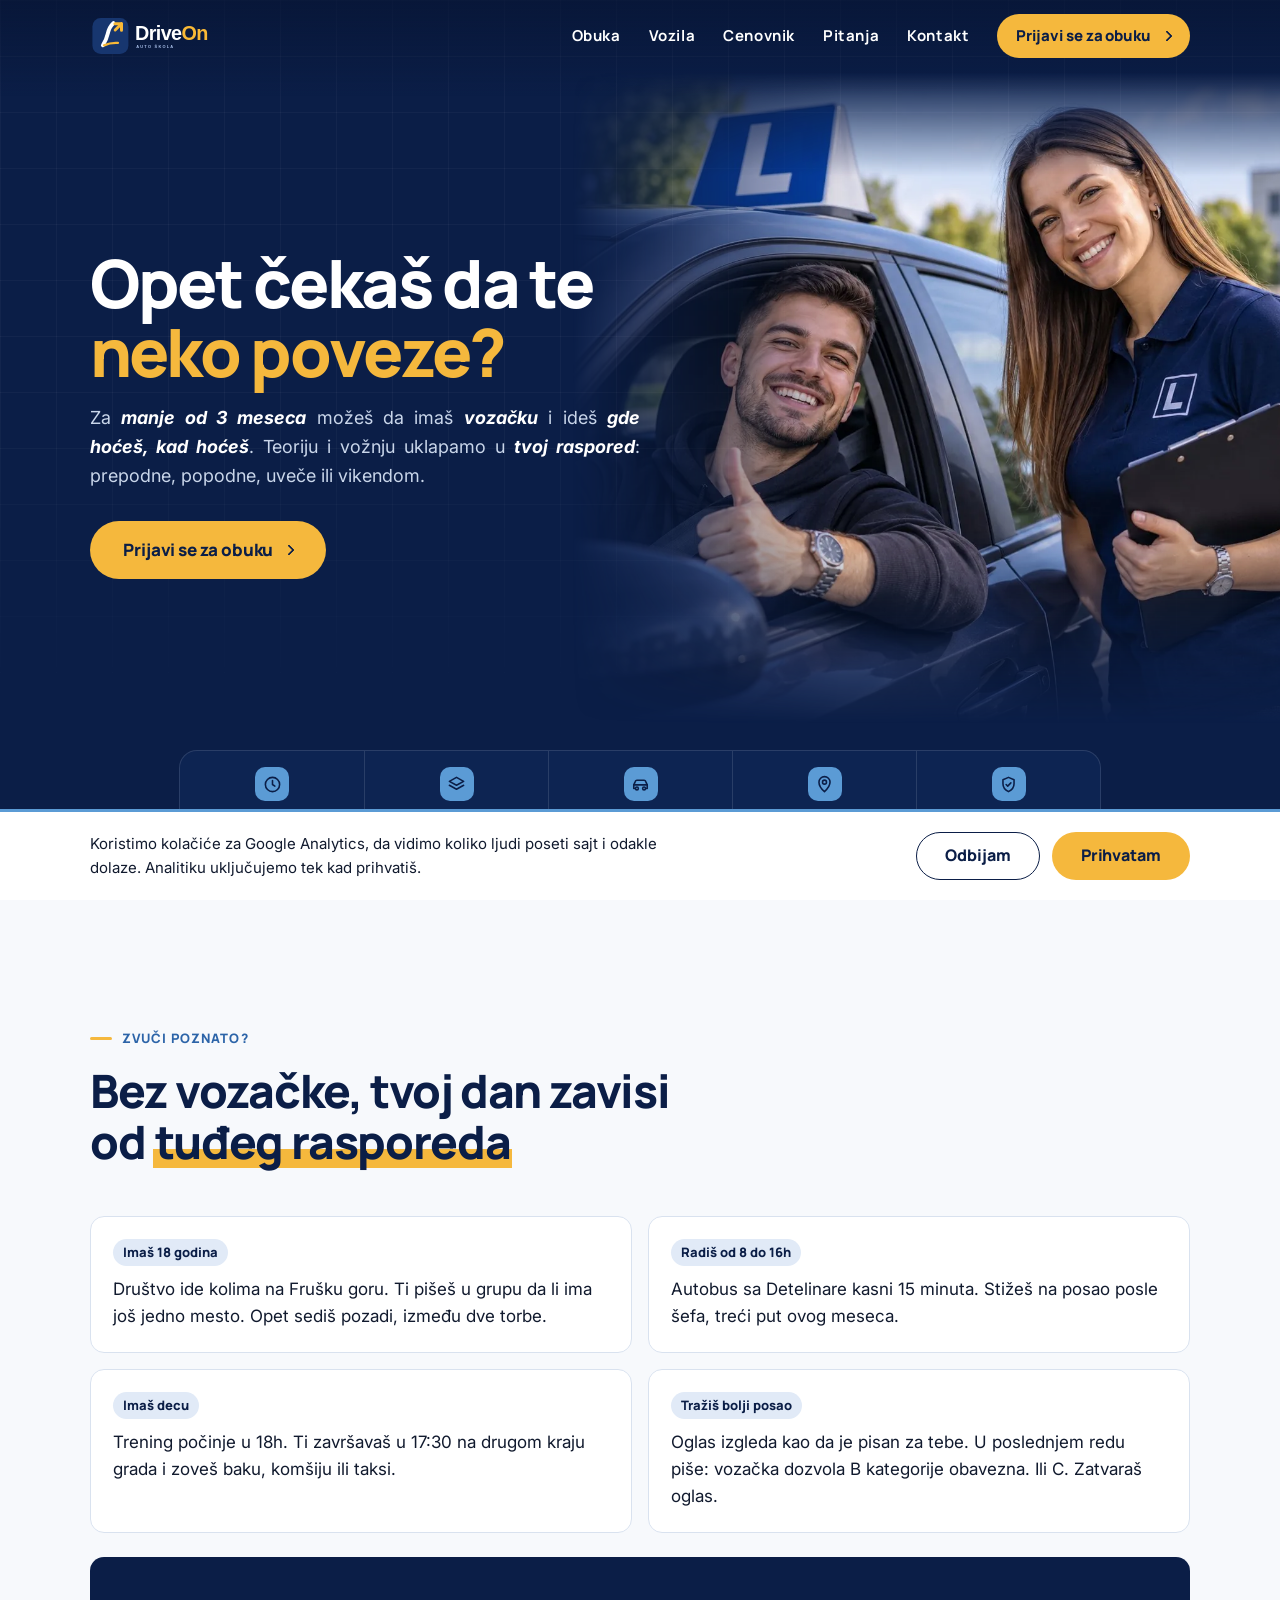
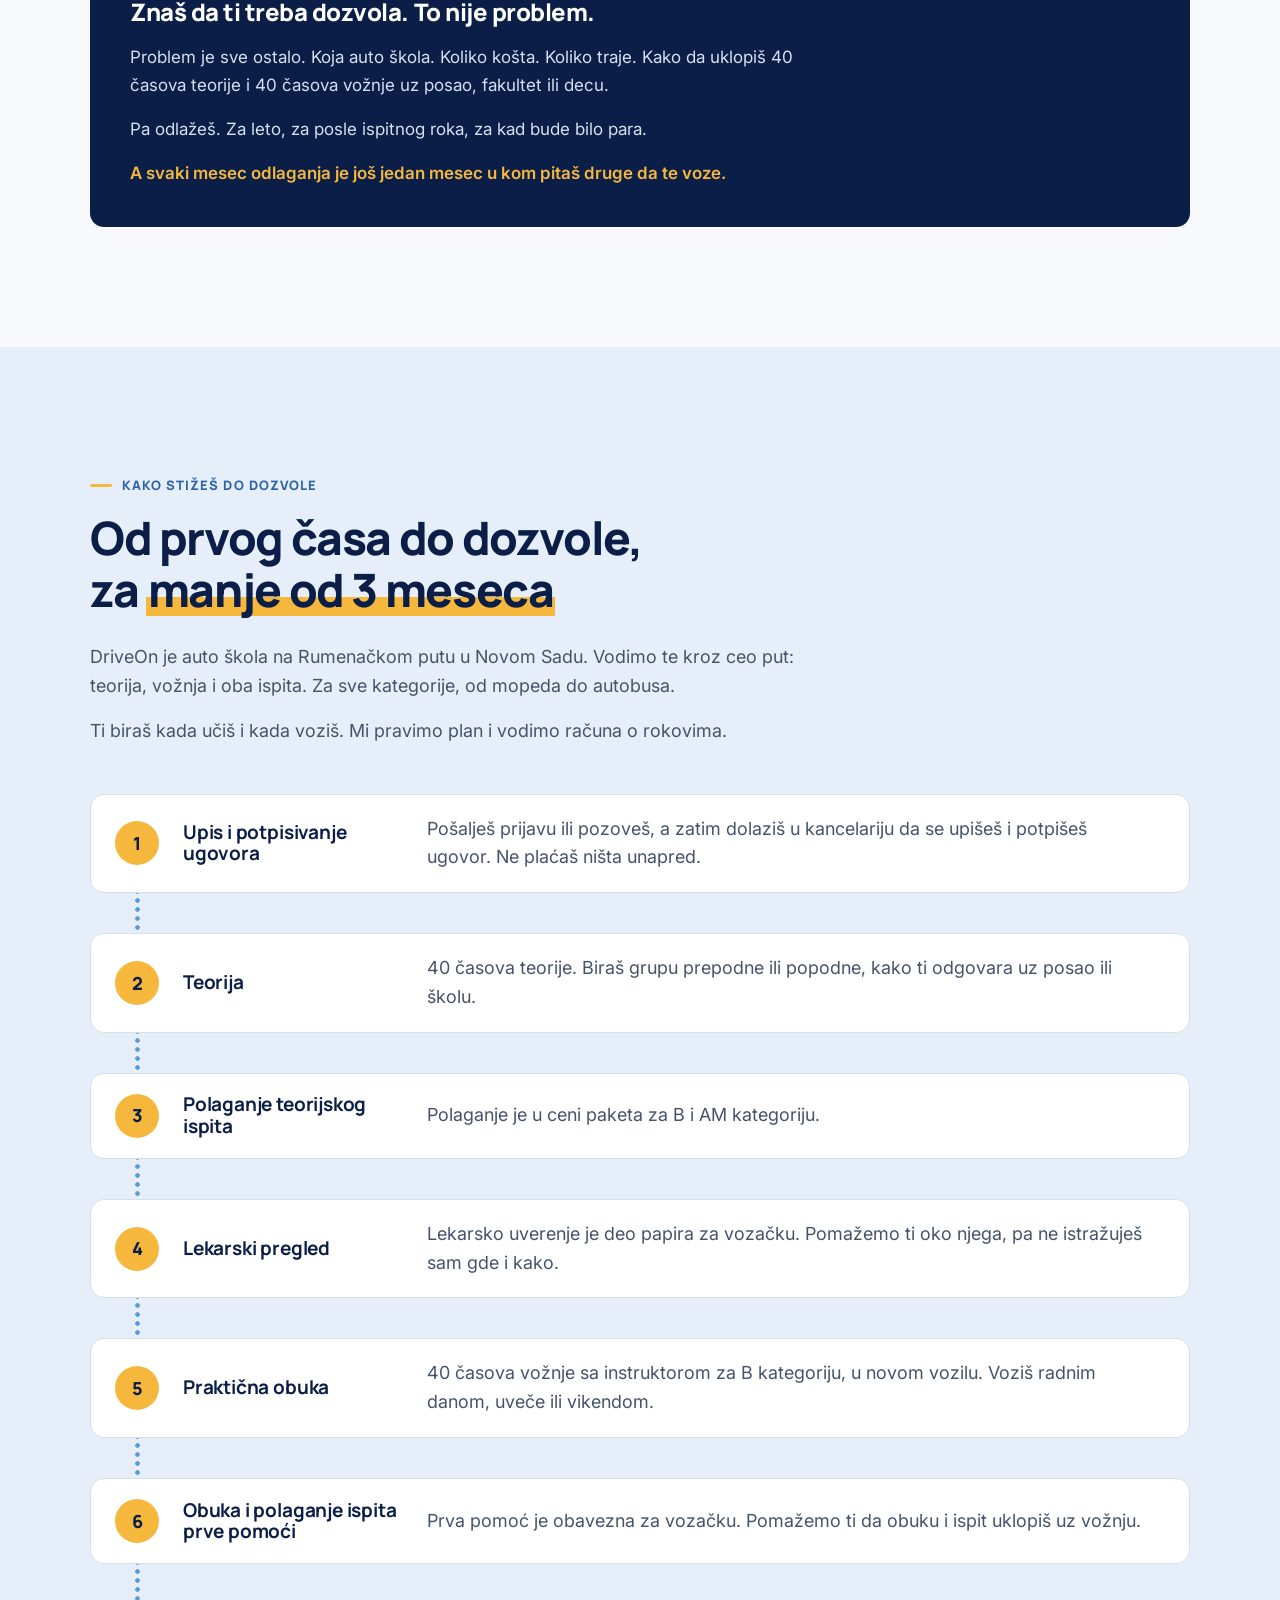
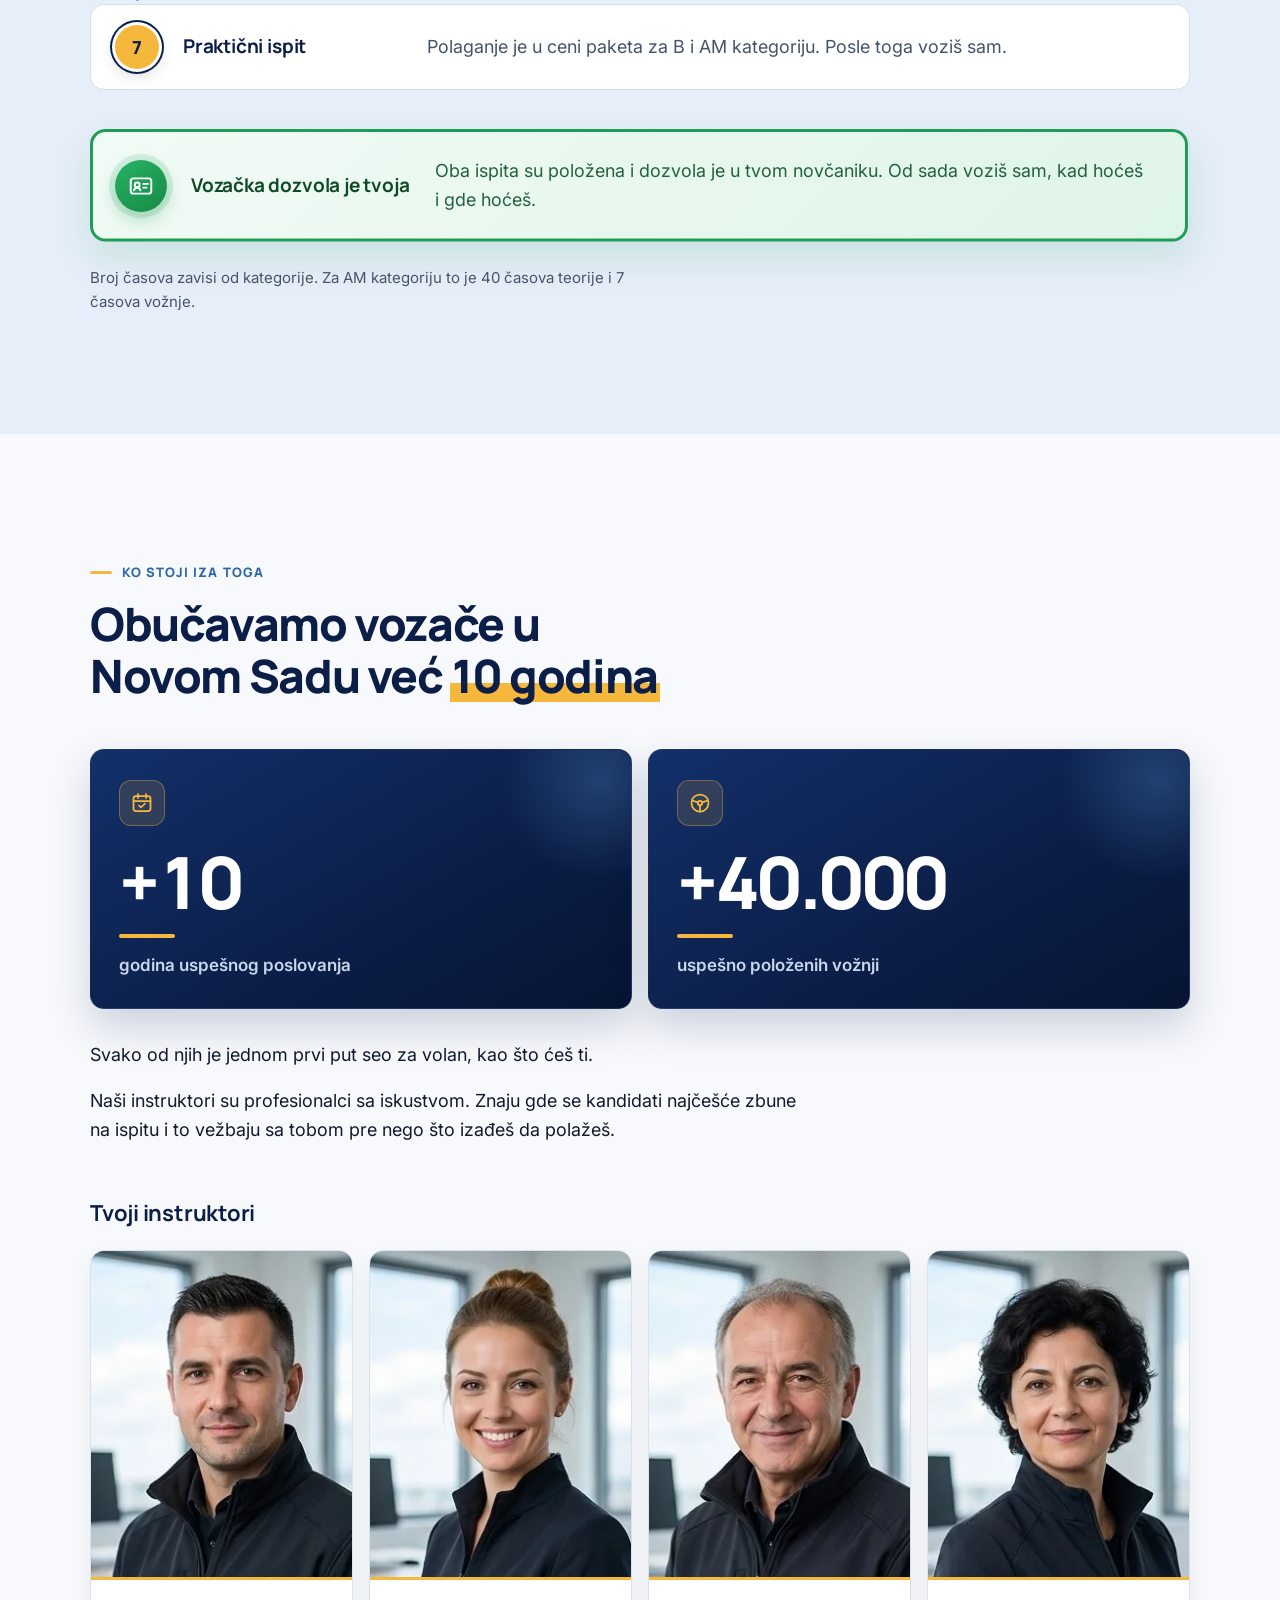
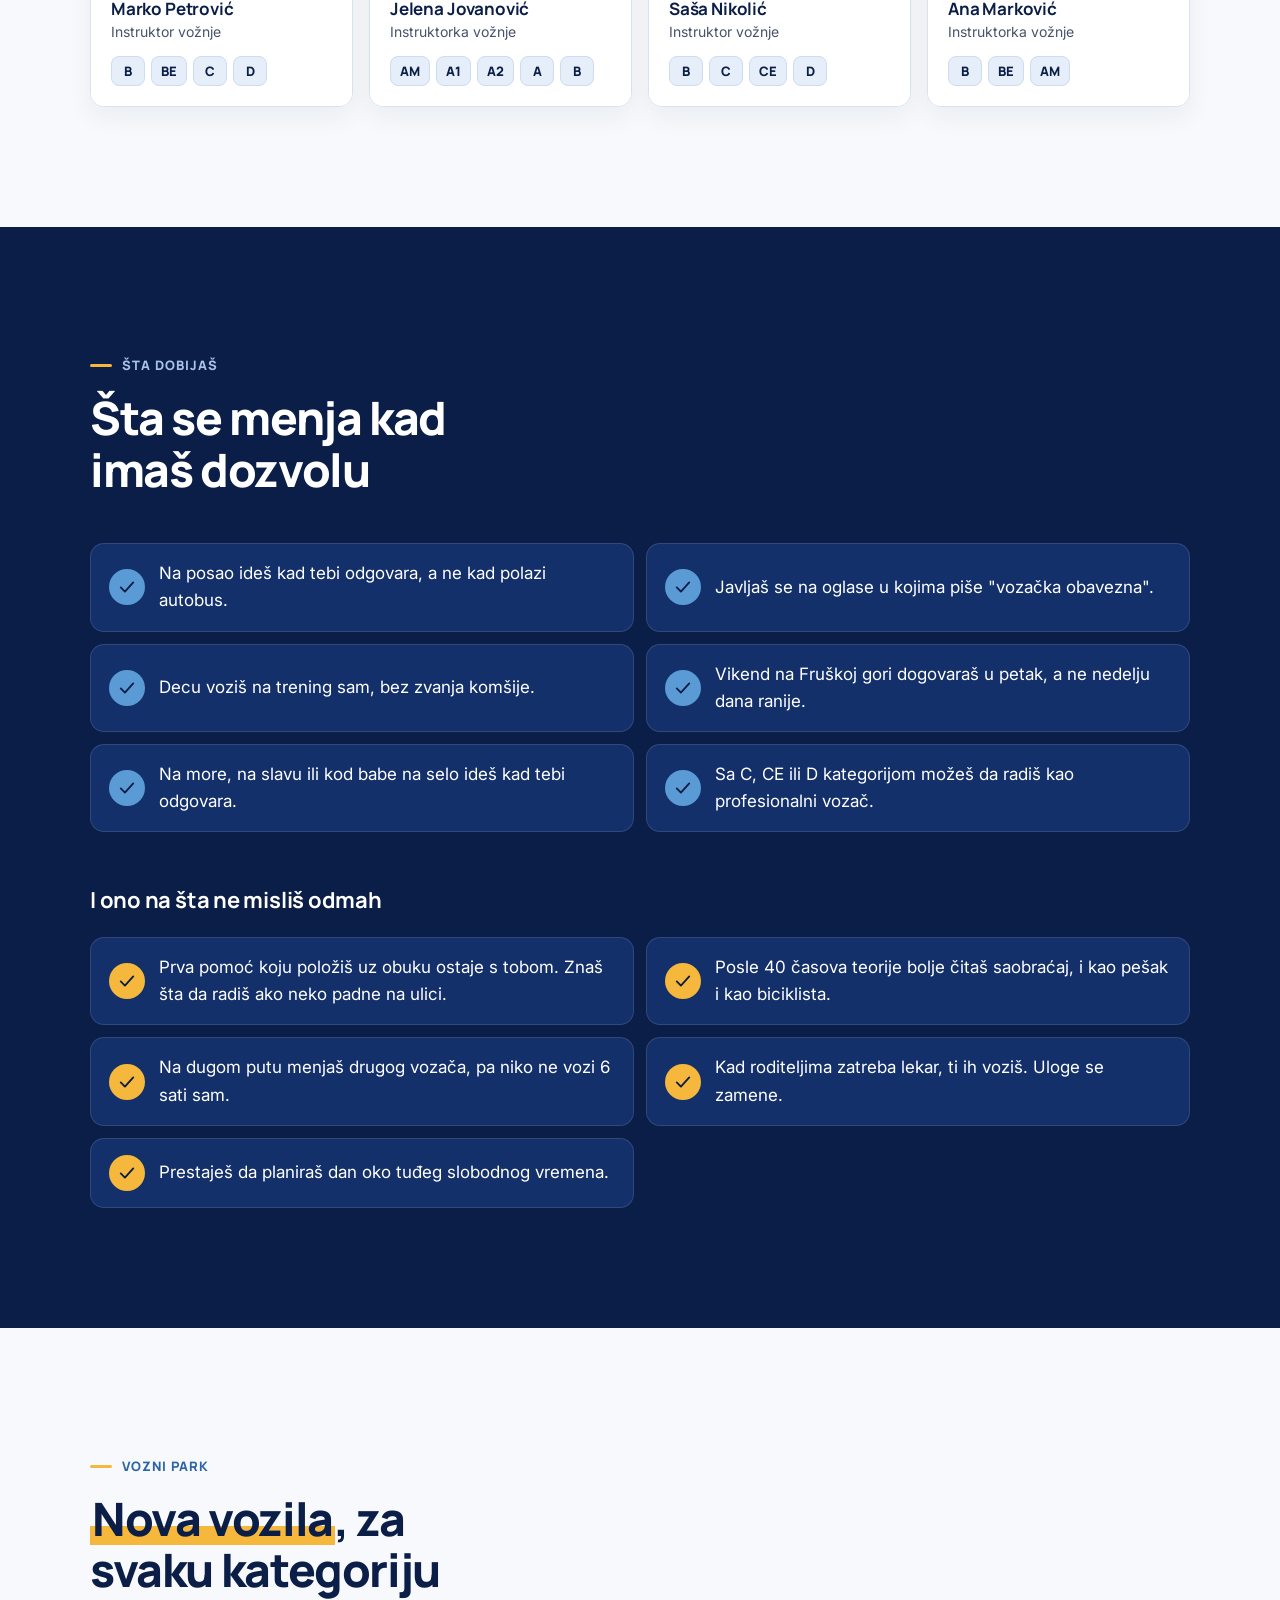
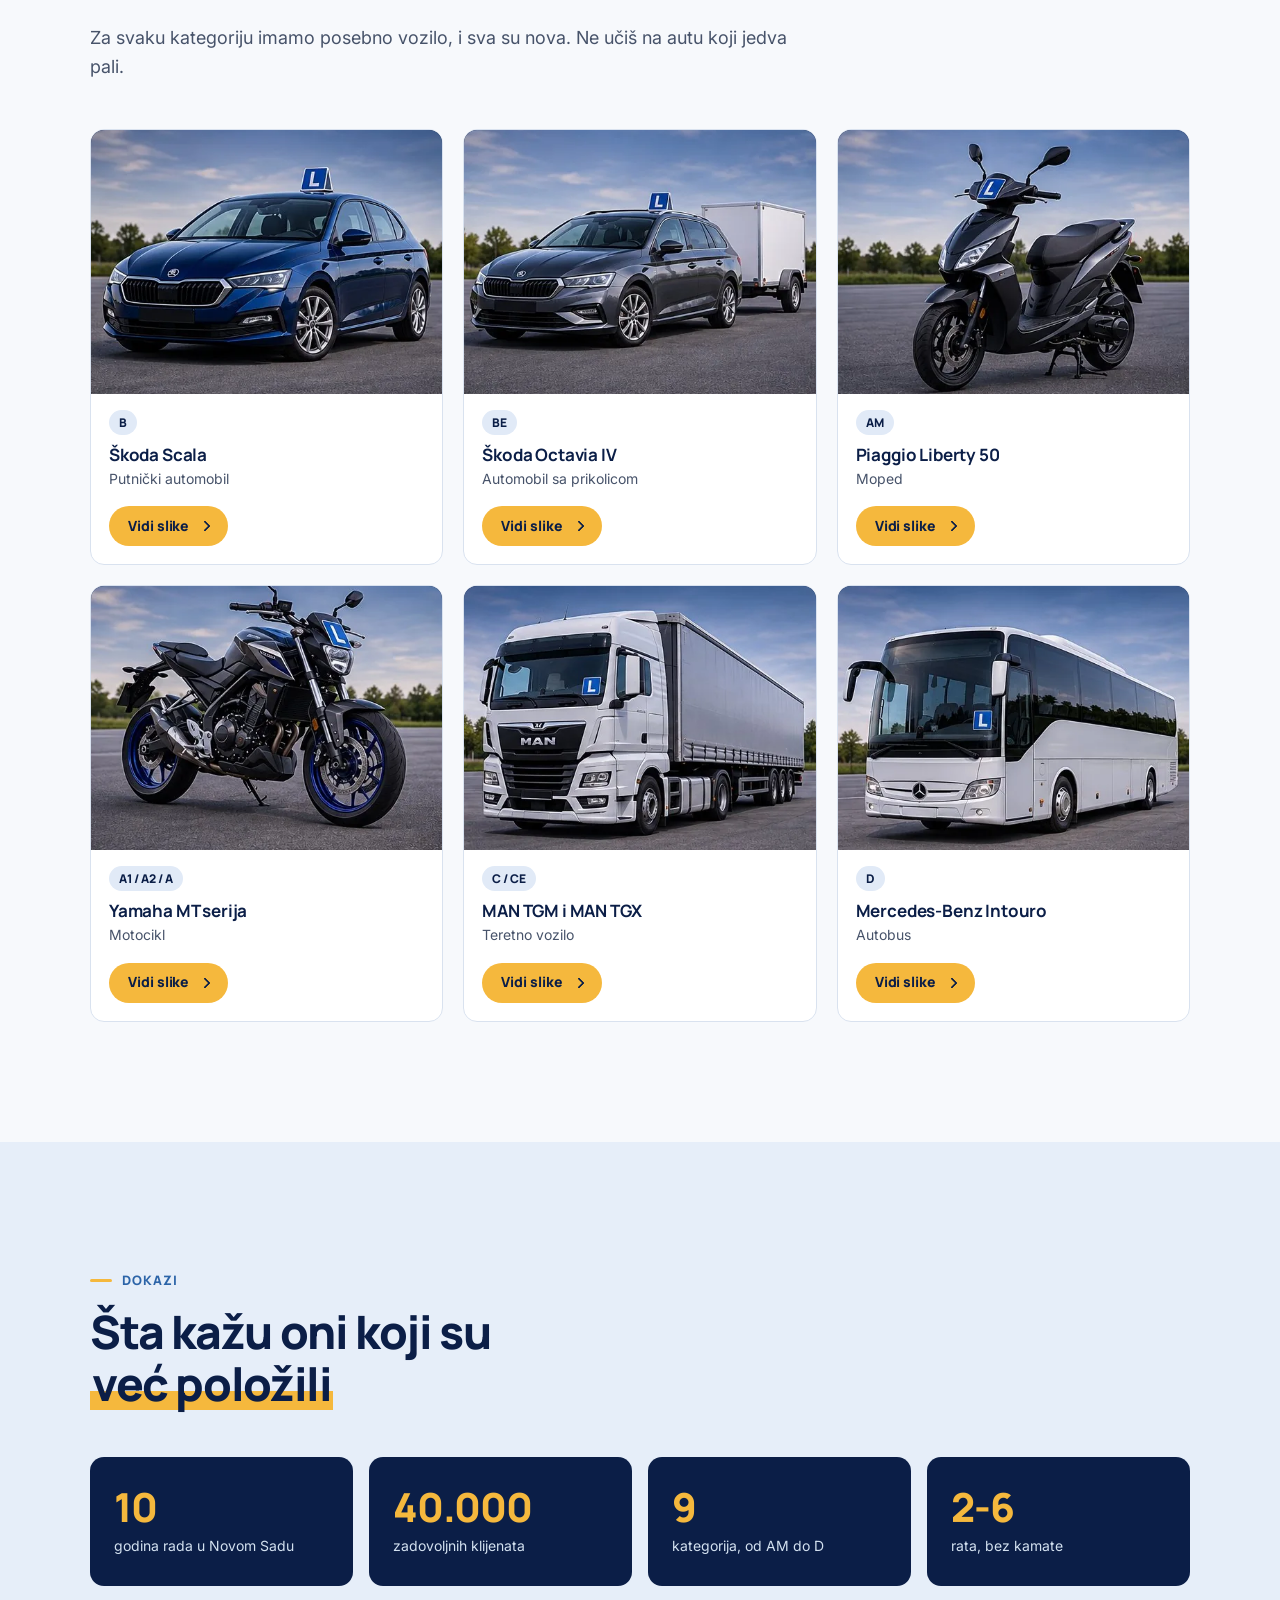
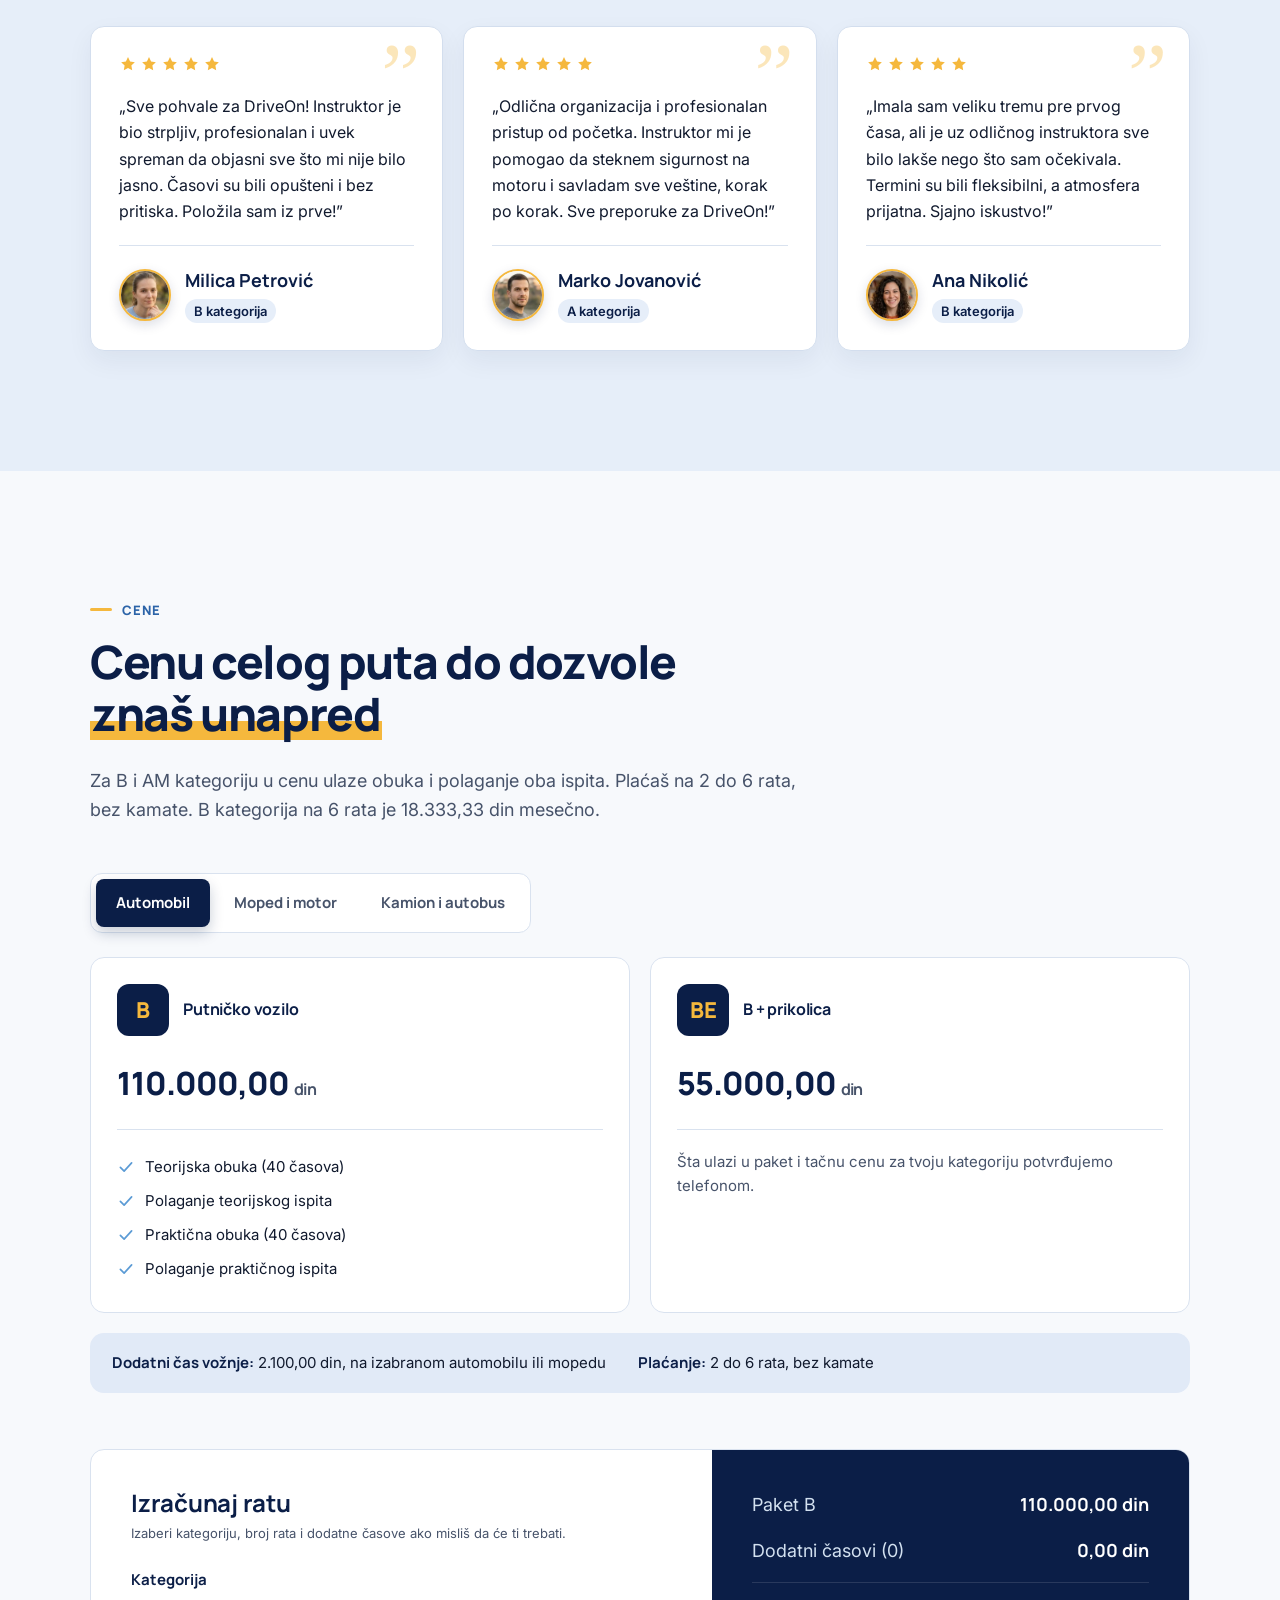
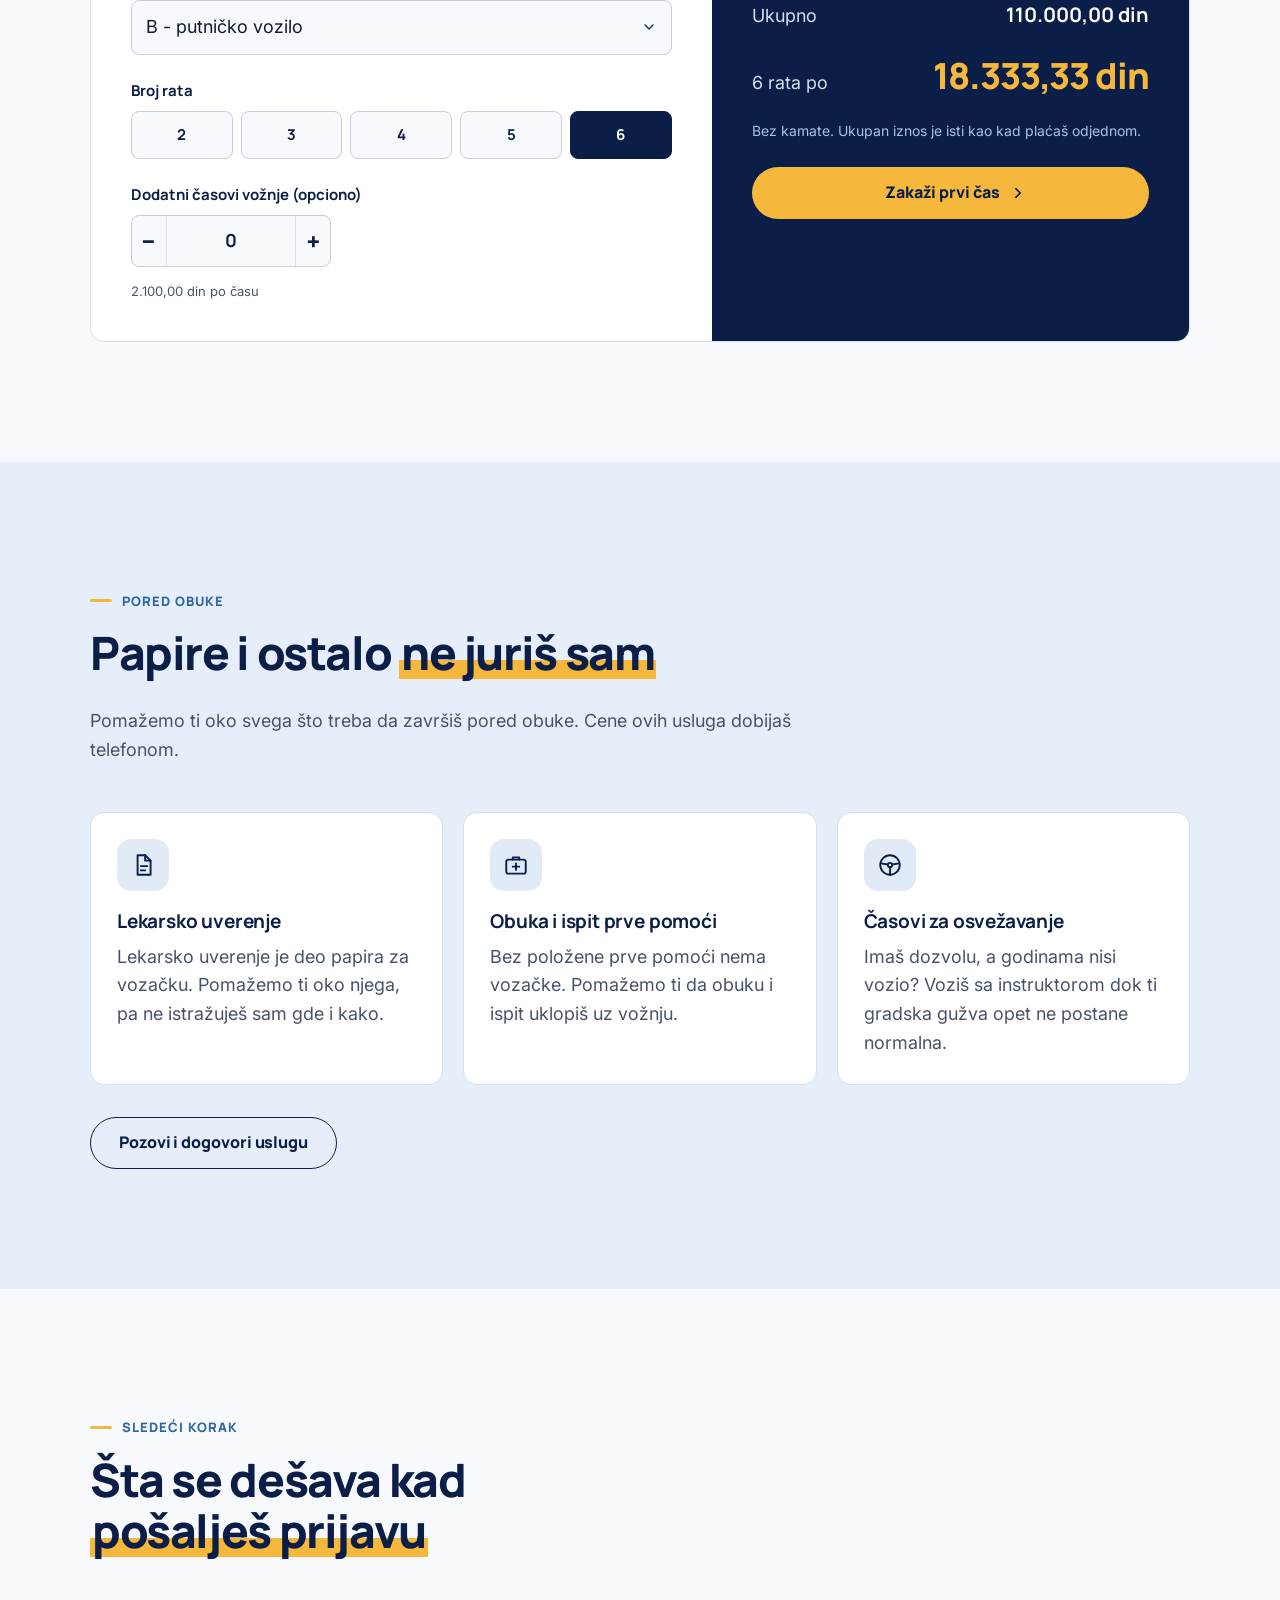
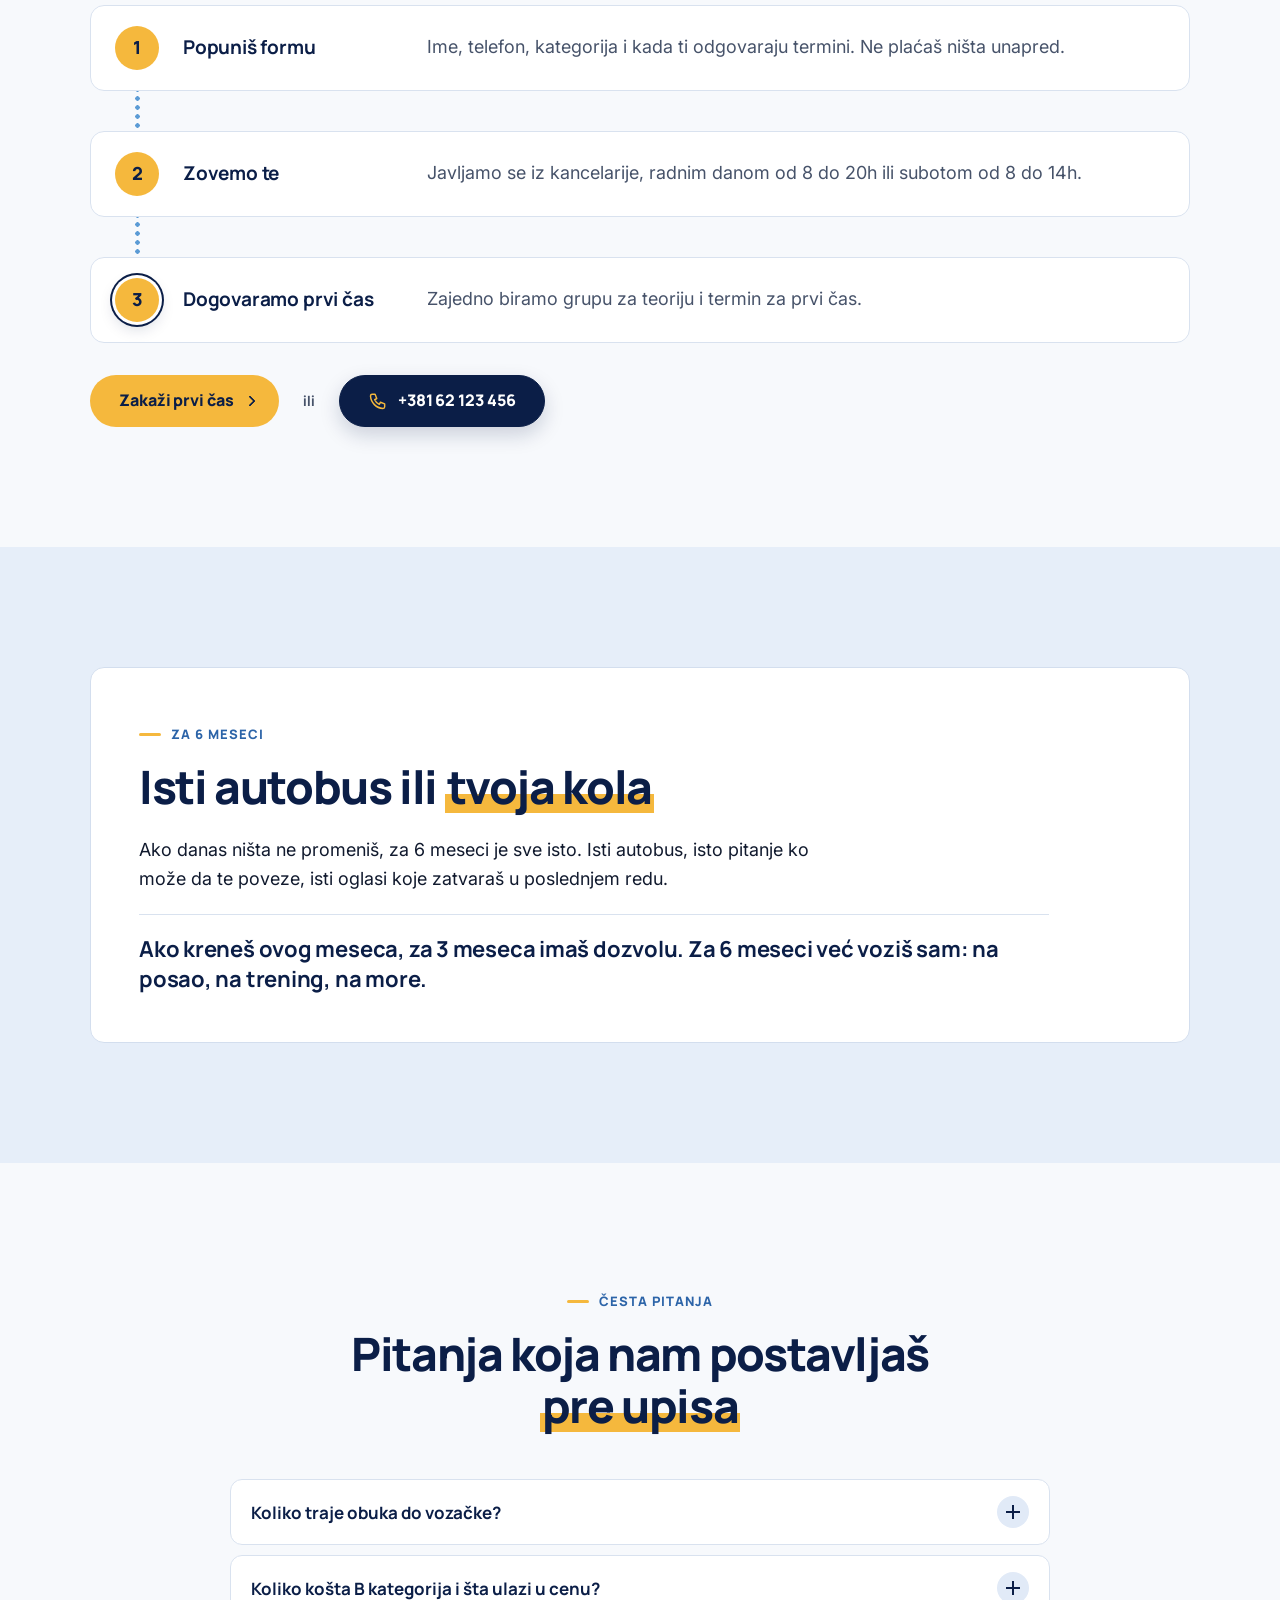
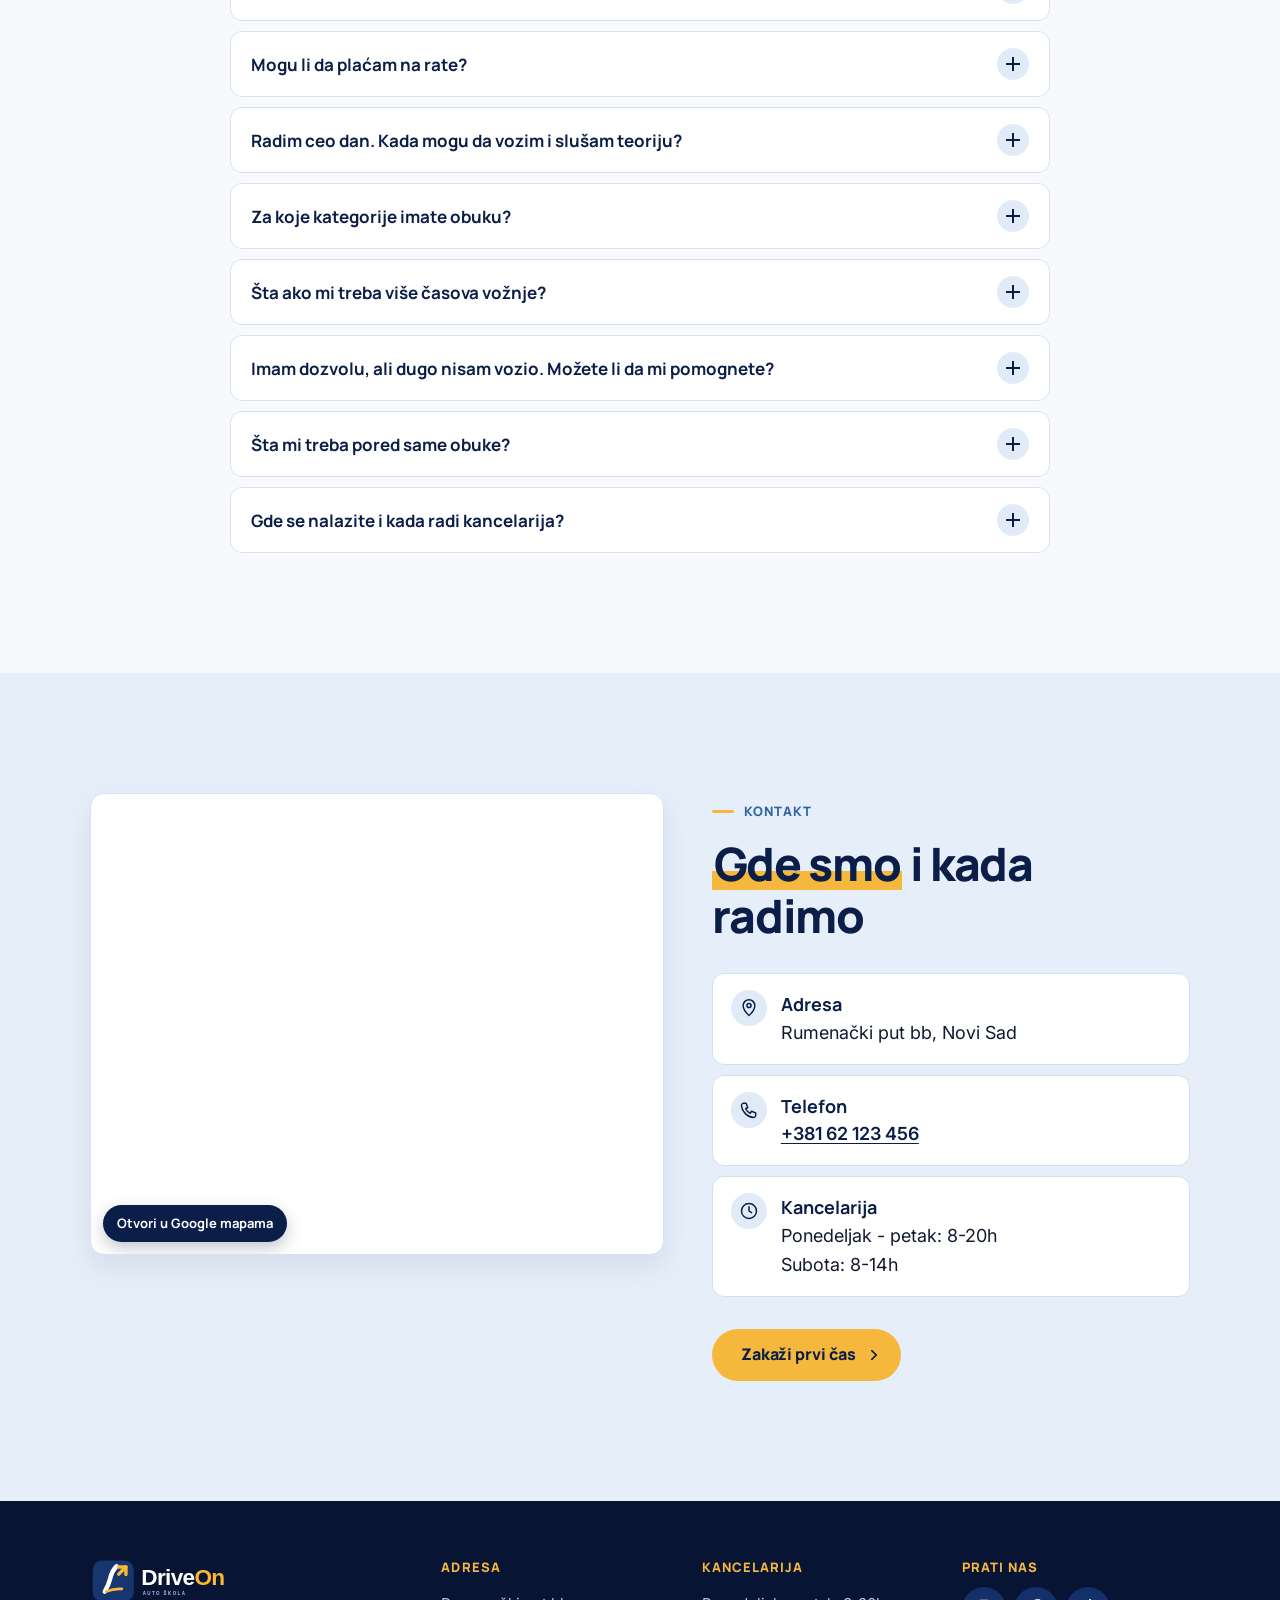
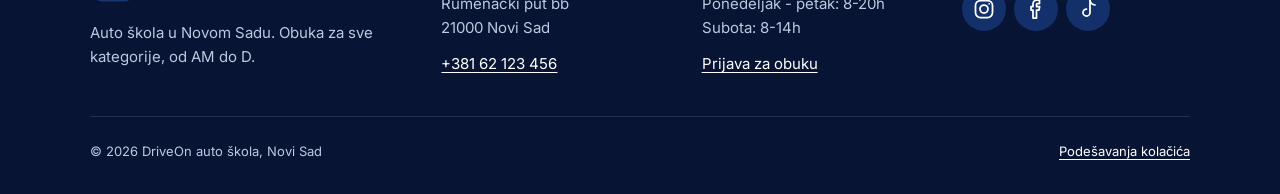
==== commit 1f1a1b60: "Update 2.0" ====
--- a/index.html
+++ b/index.html
@@ -3,8 +3,28 @@
 <head>
   <meta charset="utf-8">
   <meta name="viewport" content="width=device-width, initial-scale=1">
-  <title>DriveOn auto škola Novi Sad - vozačka za manje od 3 meseca</title>
-  <meta name="description" content="Auto škola DriveOn, Novi Sad, Rumenački put bb. Obuka za sve kategorije, od AM do D. Termini uveče i vikendom, plaćanje na 2 do 6 rata bez kamate.">
+  <title>Auto škola Novi Sad | DriveOn, vozačka za manje od 3 meseca</title>
+  <meta name="description" content="Auto škola DriveOn u Novom Sadu, Rumenački put bb. Vozačka za manje od 3 meseca, sve kategorije od AM do D, rate bez kamate. Prijavi se za obuku.">
+  <!-- TEST sajt: pretraživači ne indeksiraju stranicu. Kad sajt postane pravi, promeni u "index, follow". -->
+  <meta name="robots" content="noindex, nofollow">
+  <link rel="canonical" href="https://ivkec.github.io/driveon/">
+
+  <!-- Pregled za deljenje (Facebook, Viber, WhatsApp, LinkedIn, X) -->
+  <meta property="og:type" content="website">
+  <meta property="og:site_name" content="DriveOn auto škola">
+  <meta property="og:locale" content="sr_RS">
+  <meta property="og:url" content="https://ivkec.github.io/driveon/">
+  <meta property="og:title" content="Auto škola Novi Sad | DriveOn, vozačka za manje od 3 meseca">
+  <meta property="og:description" content="Auto škola DriveOn u Novom Sadu, Rumenački put bb. Vozačka za manje od 3 meseca, sve kategorije od AM do D, rate bez kamate. Prijavi se za obuku.">
+  <meta property="og:image" content="https://ivkec.github.io/driveon/images/og-image.jpg">
+  <meta property="og:image:width" content="1200">
+  <meta property="og:image:height" content="630">
+  <meta property="og:image:alt" content="Kandidat za volanom vozila auto škole DriveOn u Novom Sadu podiže palac, pored njega stoji instruktorka">
+  <meta name="twitter:card" content="summary_large_image">
+  <meta name="twitter:title" content="Auto škola Novi Sad | DriveOn, vozačka za manje od 3 meseca">
+  <meta name="twitter:description" content="Auto škola DriveOn u Novom Sadu, Rumenački put bb. Vozačka za manje od 3 meseca, sve kategorije od AM do D, rate bez kamate. Prijavi se za obuku.">
+  <meta name="twitter:image" content="https://ivkec.github.io/driveon/images/og-image.jpg">
+  <meta name="twitter:image:alt" content="Kandidat za volanom vozila auto škole DriveOn u Novom Sadu podiže palac, pored njega stoji instruktorka">
 
   <!-- Google Analytics (GA4)
        Ne učitava se odavde. script.js ga ubacuje tek kad posetilac klikne "Prihvatam" na cookie banneru.
@@ -19,10 +39,237 @@
   -->
 
   <link rel="icon" href="images/favicon.svg" type="image/svg+xml">
+  <link rel="icon" href="images/favicon-32.png" type="image/png" sizes="32x32">
+  <link rel="apple-touch-icon" href="images/apple-touch-icon.png">
+  <meta name="theme-color" content="#0b1e47">
   <link rel="preconnect" href="https://fonts.googleapis.com">
   <link rel="preconnect" href="https://fonts.gstatic.com" crossorigin>
-  <link rel="stylesheet" href="https://fonts.googleapis.com/css2?family=Inter:wght@400;500;600;700&family=Manrope:wght@600;700;800&display=swap&subset=latin-ext">
+  <link rel="stylesheet" href="https://fonts.googleapis.com/css2?family=Inter:wght@400;500;600;700&family=Manrope:wght@700;800&display=swap">
+  <link rel="preload" href="images/hero.webp" as="image" type="image/webp" fetchpriority="high">
   <link rel="stylesheet" href="style.css">
+  <!-- Strukturisani podaci za pretraživače. Ime, adresa i telefon moraju da budu isti kao na stranici. -->
+  <script type="application/ld+json">
+{
+  "@context": "https://schema.org",
+  "@type": [
+    "DrivingSchool",
+    "LocalBusiness"
+  ],
+  "@id": "https://ivkec.github.io/driveon/#auto-skola",
+  "name": "DriveOn auto škola",
+  "url": "https://ivkec.github.io/driveon/",
+  "description": "Auto škola u Novom Sadu. Obuka za sve kategorije, od AM do D. Vozačka za manje od 3 meseca, termini prepodne, popodne, uveče i vikendom, plaćanje na 2 do 6 rata bez kamate.",
+  "logo": "https://ivkec.github.io/driveon/images/icon-512.png",
+  "image": "https://ivkec.github.io/driveon/images/og-image.jpg",
+  "telephone": "+381 62 123 456",
+  "address": {
+    "@type": "PostalAddress",
+    "streetAddress": "Rumenački put bb",
+    "postalCode": "21000",
+    "addressLocality": "Novi Sad",
+    "addressCountry": "RS"
+  },
+  "geo": {
+    "@type": "GeoCoordinates",
+    "latitude": 45.2639252,
+    "longitude": 19.8118663
+  },
+  "hasMap": "https://maps.app.goo.gl/koWtsqK551DUjxVF7",
+  "areaServed": {
+    "@type": "City",
+    "name": "Novi Sad"
+  },
+  "openingHoursSpecification": [
+    {
+      "@type": "OpeningHoursSpecification",
+      "dayOfWeek": [
+        "Monday",
+        "Tuesday",
+        "Wednesday",
+        "Thursday",
+        "Friday"
+      ],
+      "opens": "08:00",
+      "closes": "20:00"
+    },
+    {
+      "@type": "OpeningHoursSpecification",
+      "dayOfWeek": "Saturday",
+      "opens": "08:00",
+      "closes": "14:00"
+    }
+  ],
+  "currenciesAccepted": "RSD",
+  "paymentAccepted": "Plaćanje na 2 do 6 rata, bez kamate",
+  "priceRange": "46.100 - 160.000 RSD",
+  "hasOfferCatalog": {
+    "@type": "OfferCatalog",
+    "name": "Cenovnik obuke",
+    "itemListElement": [
+      {
+        "@type": "Offer",
+        "name": "Obuka za B kategoriju (putničko vozilo)",
+        "price": "110000.00",
+        "priceCurrency": "RSD",
+        "url": "https://ivkec.github.io/driveon/#ponuda",
+        "description": "Teorijska obuka (40 časova), polaganje teorijskog ispita, praktična obuka (40 časova) i polaganje praktičnog ispita."
+      },
+      {
+        "@type": "Offer",
+        "name": "Obuka za AM kategoriju (mopedi, laki tricikli i laki četvorocikli)",
+        "price": "46100.00",
+        "priceCurrency": "RSD",
+        "url": "https://ivkec.github.io/driveon/#ponuda",
+        "description": "Teorijska obuka (40 časova), polaganje teorijskog ispita, praktična obuka (7 časova) i polaganje praktičnog ispita."
+      },
+      {
+        "@type": "Offer",
+        "name": "Obuka za BE kategoriju (B + prikolica)",
+        "price": "55000.00",
+        "priceCurrency": "RSD",
+        "url": "https://ivkec.github.io/driveon/#ponuda",
+        "description": "Šta ulazi u paket i tačnu cenu potvrđujemo telefonom."
+      },
+      {
+        "@type": "Offer",
+        "name": "Obuka za A1 kategoriju (laki motocikli)",
+        "price": "75000.00",
+        "priceCurrency": "RSD",
+        "url": "https://ivkec.github.io/driveon/#ponuda",
+        "description": "Šta ulazi u paket i tačnu cenu potvrđujemo telefonom."
+      },
+      {
+        "@type": "Offer",
+        "name": "Obuka za A2 kategoriju (motocikli do 35 kW)",
+        "price": "85000.00",
+        "priceCurrency": "RSD",
+        "url": "https://ivkec.github.io/driveon/#ponuda",
+        "description": "Šta ulazi u paket i tačnu cenu potvrđujemo telefonom."
+      },
+      {
+        "@type": "Offer",
+        "name": "Obuka za A kategoriju (motocikli)",
+        "price": "95000.00",
+        "priceCurrency": "RSD",
+        "url": "https://ivkec.github.io/driveon/#ponuda",
+        "description": "Šta ulazi u paket i tačnu cenu potvrđujemo telefonom."
+      },
+      {
+        "@type": "Offer",
+        "name": "Obuka za C kategoriju (teretna vozila)",
+        "price": "130000.00",
+        "priceCurrency": "RSD",
+        "url": "https://ivkec.github.io/driveon/#ponuda",
+        "description": "Šta ulazi u paket i tačnu cenu potvrđujemo telefonom."
+      },
+      {
+        "@type": "Offer",
+        "name": "Obuka za CE kategoriju (C + prikolica)",
+        "price": "75000.00",
+        "priceCurrency": "RSD",
+        "url": "https://ivkec.github.io/driveon/#ponuda",
+        "description": "Šta ulazi u paket i tačnu cenu potvrđujemo telefonom."
+      },
+      {
+        "@type": "Offer",
+        "name": "Obuka za D kategoriju (autobusi)",
+        "price": "160000.00",
+        "priceCurrency": "RSD",
+        "url": "https://ivkec.github.io/driveon/#ponuda",
+        "description": "Šta ulazi u paket i tačnu cenu potvrđujemo telefonom."
+      },
+      {
+        "@type": "Offer",
+        "name": "Dodatni čas vožnje",
+        "price": "2100.00",
+        "priceCurrency": "RSD",
+        "description": "Na izabranom automobilu ili mopedu.",
+        "url": "https://ivkec.github.io/driveon/#ponuda"
+      }
+    ]
+  }
+}
+  </script>
+  <script type="application/ld+json">
+{
+  "@context": "https://schema.org",
+  "@type": "FAQPage",
+  "mainEntity": [
+    {
+      "@type": "Question",
+      "name": "Koliko traje obuka do vozačke?",
+      "acceptedAnswer": {
+        "@type": "Answer",
+        "text": "Plan je da do dozvole stigneš za manje od 3 meseca. Za B kategoriju to je 40 časova teorije, 40 časova vožnje i dva ispita."
+      }
+    },
+    {
+      "@type": "Question",
+      "name": "Koliko košta B kategorija i šta ulazi u cenu?",
+      "acceptedAnswer": {
+        "@type": "Answer",
+        "text": "110.000,00 din. U cenu ulaze teorijska obuka (40 časova), polaganje teorijskog ispita, praktična obuka (40 časova) i polaganje praktičnog ispita."
+      }
+    },
+    {
+      "@type": "Question",
+      "name": "Mogu li da plaćam na rate?",
+      "acceptedAnswer": {
+        "@type": "Answer",
+        "text": "Možeš. Plaćaš na 2 do 6 rata, bez kamate. B kategorija na 6 rata je 18.333,33 din mesečno. Za ostale kategorije iznos rate vidiš u kalkulatoru."
+      }
+    },
+    {
+      "@type": "Question",
+      "name": "Radim ceo dan. Kada mogu da vozim i slušam teoriju?",
+      "acceptedAnswer": {
+        "@type": "Answer",
+        "text": "Teoriju držimo u grupama prepodne i popodne, pa biraš onu koja ti odgovara. Vožnju zakazuješ i uveče i vikendom."
+      }
+    },
+    {
+      "@type": "Question",
+      "name": "Za koje kategorije imate obuku?",
+      "acceptedAnswer": {
+        "@type": "Answer",
+        "text": "Za sve: AM (mopedi), A1, A2 i A (motocikli), B (automobil), BE (B + prikolica), C (teretna vozila), CE (C + prikolica) i D (autobusi)."
+      }
+    },
+    {
+      "@type": "Question",
+      "name": "Šta ako mi treba više časova vožnje?",
+      "acceptedAnswer": {
+        "@type": "Answer",
+        "text": "Dodatni čas vožnje na izabranom automobilu ili mopedu košta 2.100,00 din. Možeš da ih dodaš u kalkulator i odmah vidiš novu ratu."
+      }
+    },
+    {
+      "@type": "Question",
+      "name": "Imam dozvolu, ali dugo nisam vozio. Možete li da mi pomognete?",
+      "acceptedAnswer": {
+        "@type": "Answer",
+        "text": "Možemo. Imamo časove za osvežavanje, za vozače koji imaju dozvolu, a dugo nisu vozili. Pozovi nas i dogovaramo termin."
+      }
+    },
+    {
+      "@type": "Question",
+      "name": "Šta mi treba pored same obuke?",
+      "acceptedAnswer": {
+        "@type": "Answer",
+        "text": "Lekarsko uverenje i položen ispit iz prve pomoći. Pomažemo ti oko oba, pa ne juriš sam po gradu."
+      }
+    },
+    {
+      "@type": "Question",
+      "name": "Gde se nalazite i kada radi kancelarija?",
+      "acceptedAnswer": {
+        "@type": "Answer",
+        "text": "Rumenački put bb, Novi Sad. Kancelarija radi od ponedeljka do petka od 8 do 20h i subotom od 8 do 14h."
+      }
+    }
+  ]
+}
+  </script>
 </head>
 <body>
   <a class="skip-link" href="#sadrzaj">Preskoči na sadržaj</a>
@@ -67,7 +314,7 @@
           </div>
 
           <div class="hero__media">
-            <img class="hero__img" src="images/hero.jpg" width="1501" height="1048" alt="Nasmejani kandidat za volanom auto škole podiže palac, pored njega stoji instruktorka sa fasciklom" fetchpriority="high">
+            <img class="hero__img" src="images/hero.webp" width="1501" height="1048" alt="Nasmejani kandidat za volanom vozila auto škole DriveOn u Novom Sadu podiže palac, pored njega stoji instruktorka sa fasciklom" fetchpriority="high">
           </div>
         </div>
 
@@ -90,7 +337,7 @@
           </li>
           <li>
             <span class="hero__strip-icon"><svg class="icon" viewBox="0 0 24 24" aria-hidden="true"><path d="M12 3l7 3v5c0 4.5-3 8-7 10-4-2-7-5.5-7-10V6z"/><path d="M9 12l2 2 4-4"/></svg></span>
-            <span><strong>Iskusni instruktori</strong><span>profesionalnost i sigurna vožnja</span></span>
+            <span><strong>Iskusni instruktori</strong><span>profesionalnost i sigurnost</span></span>
           </li>
         </ul>
       </div>
@@ -217,7 +464,7 @@
         <h3 class="subhead">Tvoji instruktori</h3>
         <div class="cards instructors" data-reveal-group>
           <article class="card instructor">
-            <img class="instructor__photo" src="images/instruktor-marko.jpg" width="267" height="544" alt="Marko Petrović, instruktor vožnje, u tamnoj jakni" loading="lazy">
+            <img class="instructor__photo" src="images/instruktor-marko.webp" width="267" height="544" alt="Marko Petrović, instruktor vožnje u auto školi DriveOn u Novom Sadu, u tamnoj jakni" loading="lazy">
             <div class="card__body">
               <h3>Marko Petrović</h3>
               <p class="instructor__role">Instruktor vožnje</p>
@@ -225,7 +472,7 @@
             </div>
           </article>
           <article class="card instructor">
-            <img class="instructor__photo" src="images/instruktor-jelena.jpg" width="267" height="544" alt="Jelena Jovanović, instruktorka vožnje, u tamnoj jakni" loading="lazy">
+            <img class="instructor__photo" src="images/instruktor-jelena.webp" width="267" height="544" alt="Jelena Jovanović, instruktorka vožnje u auto školi DriveOn u Novom Sadu, u tamnoj jakni" loading="lazy">
             <div class="card__body">
               <h3>Jelena Jovanović</h3>
               <p class="instructor__role">Instruktorka vožnje</p>
@@ -233,7 +480,7 @@
             </div>
           </article>
           <article class="card instructor">
-            <img class="instructor__photo" src="images/instruktor-sasa.jpg" width="267" height="544" alt="Saša Nikolić, instruktor vožnje, u tamnoj jakni" loading="lazy">
+            <img class="instructor__photo" src="images/instruktor-sasa.webp" width="267" height="544" alt="Saša Nikolić, instruktor vožnje u auto školi DriveOn u Novom Sadu, u tamnoj jakni" loading="lazy">
             <div class="card__body">
               <h3>Saša Nikolić</h3>
               <p class="instructor__role">Instruktor vožnje</p>
@@ -241,7 +488,7 @@
             </div>
           </article>
           <article class="card instructor">
-            <img class="instructor__photo" src="images/instruktor-ana.jpg" width="267" height="544" alt="Ana Marković, instruktorka vožnje, u tamnoj jakni" loading="lazy">
+            <img class="instructor__photo" src="images/instruktor-ana.webp" width="267" height="544" alt="Ana Marković, instruktorka vožnje u auto školi DriveOn u Novom Sadu, u tamnoj jakni" loading="lazy">
             <div class="card__body">
               <h3>Ana Marković</h3>
               <p class="instructor__role">Instruktorka vožnje</p>
@@ -325,7 +572,7 @@
         <div class="grid fleet" data-fleet>
           <article class="card fleet__card">
             <div class="fleet__media">
-              <img src="images/vozilo-b.jpg" width="507" height="508" alt="Plava Škoda Scala sa oznakom L na krovu" loading="lazy">
+              <img src="images/vozilo-b.webp" width="507" height="508" alt="Plava Škoda Scala sa oznakom L na krovu, vozilo za obuku B kategorije" loading="lazy">
               <span class="fleet__zoom" aria-hidden="true"><svg class="icon" viewBox="0 0 24 24"><path d="M14 4h6v6M10 20H4v-6M20 4l-7 7M4 20l7-7"/></svg></span>
             </div>
             <div class="card__body">
@@ -338,7 +585,7 @@
                 <li>Moderan, pregledan i dovoljno kompaktan za gradsku vožnju</li>
               </ul>
               <div class="fleet__extra" hidden>
-                <div class="fleet__slide" data-src="images/vozilo-b-golf.jpg" data-alt="Srebrni Volkswagen Golf 8 sa oznakom L na krovu">
+                <div class="fleet__slide" data-src="images/vozilo-b-golf.webp" data-alt="Srebrni Volkswagen Golf 8 sa oznakom L na krovu">
                   <p class="fleet__slide-title">Volkswagen Golf 8</p>
                   <ul>
                     <li>Godište: 2020–2023</li>
@@ -346,7 +593,7 @@
                     <li>Boja: srebrna metalik</li>
                   </ul>
                 </div>
-                <div class="fleet__slide" data-src="images/vozilo-b-bmw.jpg" data-alt="Tamno plavi BMW Serije 1 sa oznakom L na krovu">
+                <div class="fleet__slide" data-src="images/vozilo-b-bmw.webp" data-alt="Tamno plavi BMW Serije 1 sa oznakom L na krovu">
                   <p class="fleet__slide-title">BMW Serija 1 (F40)</p>
                   <ul>
                     <li>Godište: 2020–2023</li>
@@ -360,7 +607,7 @@
           </article>
           <article class="card fleet__card">
             <div class="fleet__media">
-              <img src="images/vozilo-be.jpg" width="507" height="508" alt="Siva Škoda Octavia karavan sa zatvorenom prikolicom" loading="lazy">
+              <img src="images/vozilo-be.webp" width="507" height="508" alt="Siva Škoda Octavia karavan sa zatvorenom prikolicom, vozilo za obuku BE kategorije" loading="lazy">
               <span class="fleet__zoom" aria-hidden="true"><svg class="icon" viewBox="0 0 24 24"><path d="M14 4h6v6M10 20H4v-6M20 4l-7 7M4 20l7-7"/></svg></span>
             </div>
             <div class="card__body">
@@ -378,7 +625,7 @@
           </article>
           <article class="card fleet__card">
             <div class="fleet__media">
-              <img src="images/vozilo-am.jpg" width="507" height="508" alt="Crni skuter sa oznakom L" loading="lazy">
+              <img src="images/vozilo-am.webp" width="507" height="508" alt="Crni skuter sa oznakom L, vozilo za obuku AM kategorije" loading="lazy">
               <span class="fleet__zoom" aria-hidden="true"><svg class="icon" viewBox="0 0 24 24"><path d="M14 4h6v6M10 20H4v-6M20 4l-7 7M4 20l7-7"/></svg></span>
             </div>
             <div class="card__body">
@@ -392,7 +639,7 @@
                 <li>Jednostavan za početnike</li>
               </ul>
               <div class="fleet__extra" hidden>
-                <div class="fleet__slide" data-src="images/vozilo-am-speedfight.jpg" data-alt="Tamno plavi Peugeot sportski moped sa oznakom L i kacigom na sedištu">
+                <div class="fleet__slide" data-src="images/vozilo-am-speedfight.webp" data-alt="Tamno plavi Peugeot sportski moped sa oznakom L i kacigom na sedištu">
                   <p class="fleet__slide-title">Peugeot Speedfight 50</p>
                   <ul>
                     <li>Godište: 2020–2023</li>
@@ -400,7 +647,7 @@
                     <li>Boja: tamno plava metalik</li>
                   </ul>
                 </div>
-                <div class="fleet__slide" data-src="images/vozilo-am-tweet.jpg" data-alt="Sivi Peugeot Tweet 50 gradski moped sa oznakom L i kacigom na sedištu">
+                <div class="fleet__slide" data-src="images/vozilo-am-tweet.webp" data-alt="Sivi Peugeot Tweet 50 gradski moped sa oznakom L i kacigom na sedištu">
                   <p class="fleet__slide-title">Peugeot Tweet 50</p>
                   <ul>
                     <li>Godište: 2020–2023</li>
@@ -414,7 +661,7 @@
           </article>
           <article class="card fleet__card">
             <div class="fleet__media">
-              <img src="images/vozilo-a.jpg" width="507" height="508" alt="Crno plavi Yamaha motocikl sa oznakom L" loading="lazy">
+              <img src="images/vozilo-a.webp" width="507" height="508" alt="Crno plavi Yamaha motocikl sa oznakom L, vozilo za obuku A kategorije" loading="lazy">
               <span class="fleet__zoom" aria-hidden="true"><svg class="icon" viewBox="0 0 24 24"><path d="M14 4h6v6M10 20H4v-6M20 4l-7 7M4 20l7-7"/></svg></span>
             </div>
             <div class="card__body">
@@ -428,7 +675,7 @@
                 <li>Godište: 2021–2026</li>
               </ul>
               <div class="fleet__extra" hidden>
-                <div class="fleet__slide" data-src="images/vozilo-a-gsxr125.jpg" data-alt="Tamno plavi Suzuki sportski motocikl sa oznakom L i kacigom na sedištu">
+                <div class="fleet__slide" data-src="images/vozilo-a-gsxr125.webp" data-alt="Tamno plavi Suzuki sportski motocikl sa oznakom L i kacigom na sedištu">
                   <p class="fleet__slide-title">Suzuki GSX-R125</p>
                   <ul>
                     <li>Kategorija: A1, laki sportski motocikl</li>
@@ -437,7 +684,7 @@
                     <li>Boja: tamno plava metalik</li>
                   </ul>
                 </div>
-                <div class="fleet__slide" data-src="images/vozilo-a-mt03.jpg" data-alt="Sivi Yamaha naked motocikl sa oznakom L i kacigom na sedištu">
+                <div class="fleet__slide" data-src="images/vozilo-a-mt03.webp" data-alt="Sivi Yamaha naked motocikl sa oznakom L i kacigom na sedištu">
                   <p class="fleet__slide-title">Yamaha MT-03</p>
                   <ul>
                     <li>Kategorija: A2, naked motocikl srednje kubikaže</li>
@@ -452,7 +699,7 @@
           </article>
           <article class="card fleet__card">
             <div class="fleet__media">
-              <img src="images/vozilo-c.jpg" width="507" height="508" alt="Beli MAN tegljač sa poluprikolicom i oznakom L" loading="lazy">
+              <img src="images/vozilo-c.webp" width="507" height="508" alt="Beli MAN tegljač sa poluprikolicom i oznakom L, vozilo za obuku C i CE kategorije" loading="lazy">
               <span class="fleet__zoom" aria-hidden="true"><svg class="icon" viewBox="0 0 24 24"><path d="M14 4h6v6M10 20H4v-6M20 4l-7 7M4 20l7-7"/></svg></span>
             </div>
             <div class="card__body">
@@ -465,7 +712,7 @@
                 <li>Godište: 2021–2026</li>
               </ul>
               <div class="fleet__extra" hidden>
-                <div class="fleet__slide" data-src="images/vozilo-c-actros.jpg" data-alt="Crveni Mercedes-Benz Actros tegljač sa oznakom L na krovu">
+                <div class="fleet__slide" data-src="images/vozilo-c-actros.webp" data-alt="Crveni Mercedes-Benz Actros tegljač sa oznakom L na krovu">
                   <p class="fleet__slide-title">Mercedes-Benz Actros</p>
                   <ul>
                     <li>Tegljač</li>
@@ -474,7 +721,7 @@
                     <li>Boja: crvena metalik</li>
                   </ul>
                 </div>
-                <div class="fleet__slide" data-src="images/vozilo-c-volvo.jpg" data-alt="Plavi Volvo FH kamion sa belom poluprikolicom">
+                <div class="fleet__slide" data-src="images/vozilo-c-volvo.webp" data-alt="Plavi Volvo FH kamion sa belom poluprikolicom">
                   <p class="fleet__slide-title">Volvo FH</p>
                   <ul>
                     <li>Kamion sa poluprikolicom</li>
@@ -489,7 +736,7 @@
           </article>
           <article class="card fleet__card">
             <div class="fleet__media">
-              <img src="images/vozilo-d.jpg" width="507" height="508" alt="Beli Mercedes-Benz Intouro autobus sa oznakom L" loading="lazy">
+              <img src="images/vozilo-d.webp" width="507" height="508" alt="Beli Mercedes-Benz Intouro autobus sa oznakom L, vozilo za obuku D kategorije" loading="lazy">
               <span class="fleet__zoom" aria-hidden="true"><svg class="icon" viewBox="0 0 24 24"><path d="M14 4h6v6M10 20H4v-6M20 4l-7 7M4 20l7-7"/></svg></span>
             </div>
             <div class="card__body">
@@ -501,7 +748,7 @@
                 <li>Moderan međugradski autobus</li>
               </ul>
               <div class="fleet__extra" hidden>
-                <div class="fleet__slide" data-src="images/vozilo-d-tourismo.jpg" data-alt="Crveni Mercedes-Benz Tourismo autobus sa oznakom L na krovu">
+                <div class="fleet__slide" data-src="images/vozilo-d-tourismo.webp" data-alt="Crveni Mercedes-Benz Tourismo autobus sa oznakom L na krovu">
                   <p class="fleet__slide-title">Mercedes-Benz Tourismo</p>
                   <ul>
                     <li>Godište: 2018–2023</li>
@@ -509,7 +756,7 @@
                     <li>Boja: crvena metalik</li>
                   </ul>
                 </div>
-                <div class="fleet__slide" data-src="images/vozilo-d-lions.jpg" data-alt="Plavi MAN Lion's Coach autobus sa oznakom L na krovu">
+                <div class="fleet__slide" data-src="images/vozilo-d-lions.webp" data-alt="Plavi MAN Lion's Coach autobus sa oznakom L na krovu">
                   <p class="fleet__slide-title">MAN Lion's Coach</p>
                   <ul>
                     <li>Godište: 2018–2023</li>
@@ -534,9 +781,9 @@
         </div>
 
         <div class="stats">
-          <p class="stat"><strong>10</strong><span>godina rada u Novom Sadu</span></p>
-          <p class="stat"><strong>40.000</strong><span>zadovoljnih klijenata</span></p>
-          <p class="stat"><strong>9</strong><span>kategorija, od AM do D</span></p>
+          <p class="stat"><strong data-count="10">10</strong><span>godina rada u Novom Sadu</span></p>
+          <p class="stat"><strong data-count="40000">40.000</strong><span>zadovoljnih klijenata</span></p>
+          <p class="stat"><strong data-count="9">9</strong><span>kategorija, od AM do D</span></p>
           <p class="stat"><strong>2-6</strong><span>rata, bez kamate</span></p>
         </div>
 
@@ -546,7 +793,7 @@
             <p class="testimonial__stars" role="img" aria-label="Ocena 5 od 5"><svg viewBox="0 0 24 24"><path d="M12 2.8l2.8 5.8 6.3.9-4.6 4.4 1.1 6.3L12 17.2l-5.6 3 1.1-6.3-4.6-4.4 6.3-.9z"/></svg><svg viewBox="0 0 24 24"><path d="M12 2.8l2.8 5.8 6.3.9-4.6 4.4 1.1 6.3L12 17.2l-5.6 3 1.1-6.3-4.6-4.4 6.3-.9z"/></svg><svg viewBox="0 0 24 24"><path d="M12 2.8l2.8 5.8 6.3.9-4.6 4.4 1.1 6.3L12 17.2l-5.6 3 1.1-6.3-4.6-4.4 6.3-.9z"/></svg><svg viewBox="0 0 24 24"><path d="M12 2.8l2.8 5.8 6.3.9-4.6 4.4 1.1 6.3L12 17.2l-5.6 3 1.1-6.3-4.6-4.4 6.3-.9z"/></svg><svg viewBox="0 0 24 24"><path d="M12 2.8l2.8 5.8 6.3.9-4.6 4.4 1.1 6.3L12 17.2l-5.6 3 1.1-6.3-4.6-4.4 6.3-.9z"/></svg></p>
             <blockquote class="testimonial__text">„Sve pohvale za DriveOn! Instruktor je bio strpljiv, profesionalan i uvek spreman da objasni sve što mi nije bilo jasno. Časovi su bili opušteni i bez pritiska. Položila sam iz prve!”</blockquote>
             <figcaption class="testimonial__person">
-              <img class="testimonial__avatar" src="images/utisak-milica.jpg" width="240" height="240" alt="Milica Petrović" loading="lazy">
+              <img class="testimonial__avatar" src="images/utisak-milica.webp" width="240" height="240" alt="Milica Petrović, polaznica auto škole DriveOn" loading="lazy">
               <span>
                 <span class="testimonial__name">Milica Petrović</span>
                 <span class="testimonial__cat">B kategorija</span>
@@ -557,7 +804,7 @@
             <p class="testimonial__stars" role="img" aria-label="Ocena 5 od 5"><svg viewBox="0 0 24 24"><path d="M12 2.8l2.8 5.8 6.3.9-4.6 4.4 1.1 6.3L12 17.2l-5.6 3 1.1-6.3-4.6-4.4 6.3-.9z"/></svg><svg viewBox="0 0 24 24"><path d="M12 2.8l2.8 5.8 6.3.9-4.6 4.4 1.1 6.3L12 17.2l-5.6 3 1.1-6.3-4.6-4.4 6.3-.9z"/></svg><svg viewBox="0 0 24 24"><path d="M12 2.8l2.8 5.8 6.3.9-4.6 4.4 1.1 6.3L12 17.2l-5.6 3 1.1-6.3-4.6-4.4 6.3-.9z"/></svg><svg viewBox="0 0 24 24"><path d="M12 2.8l2.8 5.8 6.3.9-4.6 4.4 1.1 6.3L12 17.2l-5.6 3 1.1-6.3-4.6-4.4 6.3-.9z"/></svg><svg viewBox="0 0 24 24"><path d="M12 2.8l2.8 5.8 6.3.9-4.6 4.4 1.1 6.3L12 17.2l-5.6 3 1.1-6.3-4.6-4.4 6.3-.9z"/></svg></p>
             <blockquote class="testimonial__text">„Odlična organizacija i profesionalan pristup od početka. Instruktor mi je pomogao da steknem sigurnost na motoru i savladam sve veštine, korak po korak. Sve preporuke za DriveOn!”</blockquote>
             <figcaption class="testimonial__person">
-              <img class="testimonial__avatar" src="images/utisak-marko.jpg" width="240" height="240" alt="Marko Jovanović" loading="lazy">
+              <img class="testimonial__avatar" src="images/utisak-marko.webp" width="240" height="240" alt="Marko Jovanović, polaznik auto škole DriveOn" loading="lazy">
               <span>
                 <span class="testimonial__name">Marko Jovanović</span>
                 <span class="testimonial__cat">A kategorija</span>
@@ -568,7 +815,7 @@
             <p class="testimonial__stars" role="img" aria-label="Ocena 5 od 5"><svg viewBox="0 0 24 24"><path d="M12 2.8l2.8 5.8 6.3.9-4.6 4.4 1.1 6.3L12 17.2l-5.6 3 1.1-6.3-4.6-4.4 6.3-.9z"/></svg><svg viewBox="0 0 24 24"><path d="M12 2.8l2.8 5.8 6.3.9-4.6 4.4 1.1 6.3L12 17.2l-5.6 3 1.1-6.3-4.6-4.4 6.3-.9z"/></svg><svg viewBox="0 0 24 24"><path d="M12 2.8l2.8 5.8 6.3.9-4.6 4.4 1.1 6.3L12 17.2l-5.6 3 1.1-6.3-4.6-4.4 6.3-.9z"/></svg><svg viewBox="0 0 24 24"><path d="M12 2.8l2.8 5.8 6.3.9-4.6 4.4 1.1 6.3L12 17.2l-5.6 3 1.1-6.3-4.6-4.4 6.3-.9z"/></svg><svg viewBox="0 0 24 24"><path d="M12 2.8l2.8 5.8 6.3.9-4.6 4.4 1.1 6.3L12 17.2l-5.6 3 1.1-6.3-4.6-4.4 6.3-.9z"/></svg></p>
             <blockquote class="testimonial__text">„Imala sam veliku tremu pre prvog časa, ali je uz odličnog instruktora sve bilo lakše nego što sam očekivala. Termini su bili fleksibilni, a atmosfera prijatna. Sjajno iskustvo!”</blockquote>
             <figcaption class="testimonial__person">
-              <img class="testimonial__avatar" src="images/utisak-ana.jpg" width="240" height="240" alt="Ana Nikolić" loading="lazy">
+              <img class="testimonial__avatar" src="images/utisak-ana.webp" width="240" height="240" alt="Ana Nikolić, polaznica auto škole DriveOn" loading="lazy">
               <span>
                 <span class="testimonial__name">Ana Nikolić</span>
                 <span class="testimonial__cat">B kategorija</span>
@@ -619,7 +866,6 @@
                 </div>
                 <!-- PROVERITI CENU -->
                 <p class="price-card__price">55.000,00 <span>din</span></p>
-                <p class="price-card__flag">Okvirna cena</p>
                 <p class="price-card__text">Šta ulazi u paket i tačnu cenu za tvoju kategoriju potvrđujemo telefonom.</p>
               </article>
             </div>
@@ -649,7 +895,6 @@
                 </div>
                 <!-- PROVERITI CENU -->
                 <p class="price-card__price">75.000,00 <span>din</span></p>
-                <p class="price-card__flag">Okvirna cena</p>
                 <p class="price-card__text">Šta ulazi u paket i tačnu cenu za tvoju kategoriju potvrđujemo telefonom.</p>
               </article>
 
@@ -660,7 +905,6 @@
                 </div>
                 <!-- PROVERITI CENU -->
                 <p class="price-card__price">85.000,00 <span>din</span></p>
-                <p class="price-card__flag">Okvirna cena</p>
                 <p class="price-card__text">Šta ulazi u paket i tačnu cenu za tvoju kategoriju potvrđujemo telefonom.</p>
               </article>
 
@@ -671,7 +915,6 @@
                 </div>
                 <!-- PROVERITI CENU -->
                 <p class="price-card__price">95.000,00 <span>din</span></p>
-                <p class="price-card__flag">Okvirna cena</p>
                 <p class="price-card__text">Šta ulazi u paket i tačnu cenu za tvoju kategoriju potvrđujemo telefonom.</p>
               </article>
             </div>
@@ -687,7 +930,6 @@
                 </div>
                 <!-- PROVERITI CENU -->
                 <p class="price-card__price">130.000,00 <span>din</span></p>
-                <p class="price-card__flag">Okvirna cena</p>
                 <p class="price-card__text">Šta ulazi u paket i tačnu cenu za tvoju kategoriju potvrđujemo telefonom.</p>
               </article>
 
@@ -698,7 +940,6 @@
                 </div>
                 <!-- PROVERITI CENU -->
                 <p class="price-card__price">75.000,00 <span>din</span></p>
-                <p class="price-card__flag">Okvirna cena</p>
                 <p class="price-card__text">Šta ulazi u paket i tačnu cenu za tvoju kategoriju potvrđujemo telefonom.</p>
               </article>
 
@@ -709,7 +950,6 @@
                 </div>
                 <!-- PROVERITI CENU -->
                 <p class="price-card__price">160.000,00 <span>din</span></p>
-                <p class="price-card__flag">Okvirna cena</p>
                 <p class="price-card__text">Šta ulazi u paket i tačnu cenu za tvoju kategoriju potvrđujemo telefonom.</p>
               </article>
             </div>
@@ -842,7 +1082,7 @@
       <div class="container">
         <div class="section__head">
           <p class="eyebrow">Sledeći korak</p>
-          <h2 id="prijava-naslov">Šta se dešava kad <span class="hl">pošalješ prijavu</span></h2>
+          <h2 id="prijava-naslov">Šta se dešava kad<br> <span class="hl">pošalješ prijavu</span></h2>
         </div>
 
         <ol class="steps">
@@ -1027,7 +1267,7 @@
       <svg class="icon" viewBox="0 0 24 24" aria-hidden="true"><path d="M15 5l-7 7 7 7"/></svg>
     </button>
     <figure class="lightbox__stage">
-      <img class="lightbox__img" alt="" data-lightbox-img>
+      <img class="lightbox__img" alt="" width="629" height="629" data-lightbox-img>
       <figcaption class="lightbox__caption">
         <span class="tag" data-lightbox-tag></span>
         <h2 id="lightbox-naslov" data-lightbox-title></h2>
@@ -1047,7 +1287,7 @@
     <div class="container">
       <div class="footer__grid">
         <div>
-          <img class="logo logo--footer" src="images/driveon-logo.svg" width="520" height="140" alt="DriveOn auto škola">
+          <img class="logo logo--footer" src="images/driveon-logo.svg" width="520" height="140" alt="DriveOn auto škola" loading="lazy">
           <p class="footer__about">Auto škola u Novom Sadu. Obuka za sve kategorije, od AM do D.</p>
         </div>
         <div>
--- a/style.css
+++ b/style.css
@@ -179,18 +179,6 @@
   display: none !important;
 }
 
-.visually-hidden {
-  position: absolute;
-  width: 1px;
-  height: 1px;
-  padding: 0;
-  margin: -1px;
-  overflow: hidden;
-  clip: rect(0, 0, 0, 0);
-  white-space: nowrap;
-  border: 0;
-}
-
 .skip-link {
   position: absolute;
   top: -100px;
@@ -219,16 +207,13 @@
 }
 
 /* Tamna traka: hero, garancija, uvod kontakt stranice */
-.section--accent,
+
 .hero,
 .page-intro {
   background: var(--navy);
   color: #fff;
 }
 
-.section--accent h1,
-.section--accent h2,
-.section--accent h3,
 .hero h1,
 .page-intro h1 {
   color: #fff;
@@ -286,10 +271,6 @@
   border-color: #d3deee;
 }
 
-.section--tint .ph {
-  background: #d3deee;
-}
-
 .section--dark {
   background: var(--navy);
   color: #d6e1f2;
@@ -319,7 +300,6 @@
   background: var(--sun);
 }
 
-.section--accent .eyebrow,
 .page-intro .eyebrow {
   color: var(--sky-on-dark);
 }
@@ -372,76 +352,6 @@
 .icon--sm {
   width: 20px;
   height: 20px;
-}
-
-/* Ikonica u krugu */
-.icon-badge {
-  display: inline-flex;
-  align-items: center;
-  justify-content: center;
-  width: 36px;
-  height: 36px;
-  flex: none;
-  background: var(--sky-soft);
-  border-radius: 50%;
-}
-
-.icon-badge .icon {
-  width: 20px;
-  height: 20px;
-  color: var(--navy);
-}
-
-/* ---------- Placeholder slike ---------- */
-.ph {
-  display: flex;
-  align-items: center;
-  justify-content: center;
-  padding: 16px;
-  background: var(--ph);
-  color: var(--ph-ink);
-  font-family: var(--font-head);
-  font-size: 0.75rem;
-  font-weight: 700;
-  letter-spacing: 0.08em;
-  text-align: center;
-  text-transform: uppercase;
-  border-radius: var(--radius-lg);
-}
-
-.ph--hero {
-  aspect-ratio: 4 / 3;
-  background: var(--navy-2);
-  color: var(--sky-on-dark);
-  border: 1px solid var(--navy-line);
-}
-
-.ph--card {
-  aspect-ratio: 4 / 3;
-}
-
-.ph--portrait {
-  aspect-ratio: 4 / 5;
-}
-
-.ph--avatar {
-  width: 56px;
-  height: 56px;
-  padding: 4px;
-  font-size: 0.5625rem;
-}
-
-.ph--map {
-  min-height: 280px;
-}
-
-.ph-text {
-  display: block;
-  padding: 10px 12px;
-  background: var(--ph);
-  color: var(--ph-ink);
-  font-size: 0.875rem;
-  border-radius: 6px;
 }
 
 /* ---------- Logo ---------- */
@@ -555,15 +465,6 @@
   margin-top: 32px;
 }
 
-.phone-link {
-  display: inline-flex;
-  align-items: center;
-  gap: 8px;
-  font-family: var(--font-head);
-  font-weight: 700;
-  text-decoration: none;
-}
-
 /* ---------- Header (tamno plav, spojen sa hero delom) ---------- */
 .site-header {
   position: fixed;
@@ -645,18 +546,6 @@
   width: 26px;
   height: 26px;
   color: #fff;
-}
-
-.nav-toggle .icon--close {
-  display: none;
-}
-
-.nav-toggle[aria-expanded="true"] .icon--open {
-  display: none;
-}
-
-.nav-toggle[aria-expanded="true"] .icon--close {
-  display: block;
 }
 
 .nav {
@@ -723,28 +612,6 @@
   gap: 48px;
 }
 
-.hero__kicker {
-  display: inline-flex;
-  align-items: center;
-  gap: 10px;
-  margin-bottom: 24px;
-  padding: 6px 14px 6px 10px;
-  font-size: 0.8125rem;
-  font-weight: 600;
-  color: var(--sky-on-dark);
-  background: rgba(255, 255, 255, 0.06);
-  border: 1px solid var(--navy-line);
-  border-radius: 999px;
-}
-
-.hero__kicker::before {
-  content: "";
-  width: 8px;
-  height: 8px;
-  background: var(--sun);
-  border-radius: 50%;
-}
-
 .hero h1 {
   max-width: 12ch;
 }
@@ -767,28 +634,6 @@
   min-height: 58px;
   padding: 0 32px;
   font-size: 1.0625rem;
-}
-
-.hero__checks {
-  display: flex;
-  flex-wrap: wrap;
-  gap: 10px 24px;
-  margin-top: 32px;
-  font-size: 0.9375rem;
-  color: #fff;
-}
-
-.hero__checks li {
-  display: inline-flex;
-  align-items: center;
-  gap: 8px;
-}
-
-.hero__checks .icon {
-  width: 18px;
-  height: 18px;
-  color: var(--sun);
-  stroke-width: 2.5;
 }
 
 /* Fotografija: bez okvira, ivice se postepeno stapaju sa tamno plavom pozadinom */
@@ -883,10 +728,6 @@
   margin-top: 4px;
   font-size: 0.875rem;
   color: var(--ink-2);
-}
-
-.card > .ph {
-  border-radius: var(--radius-lg) var(--radius-lg) 0 0;
 }
 
 .tag {
@@ -1130,11 +971,6 @@
   min-height: 140px;
 }
 
-.card .ph--avatar {
-  flex: none;
-  border-radius: 50%;
-}
-
 .testimonial__person {
   display: flex;
   align-items: center;
@@ -1142,14 +978,6 @@
   margin-top: auto;
   padding-top: 20px;
   border-top: 1px solid var(--line);
-}
-
-.testimonial__person .ph-text {
-  padding: 4px 8px;
-}
-
-.testimonial__person .ph-text + .ph-text {
-  margin-top: 6px;
 }
 
 /* ---------- Ponuda: tabovi ---------- */
@@ -1240,17 +1068,6 @@
   color: var(--ink-2);
 }
 
-.price-card__flag {
-  justify-self: start;
-  align-self: flex-start;
-  margin-top: 6px;
-  padding: 2px 10px;
-  font-size: 0.75rem;
-  font-weight: 600;
-  color: #7a5200;
-  background: var(--sun-soft);
-  border-radius: 999px;
-}
 
 .price-card__list {
   margin-top: 20px;
@@ -1725,38 +1542,6 @@
   font-weight: 600;
 }
 
-/* ---------- P.S. ---------- */
-.ps {
-  padding: 0 0 64px;
-}
-
-.ps__box {
-  padding: 32px 24px;
-  background: var(--sun-soft);
-  border: 1px solid #f3dc9f;
-  border-radius: var(--radius-lg);
-}
-
-.ps p {
-  font-size: 1.125rem;
-}
-
-.ps strong {
-  font-family: var(--font-head);
-  color: var(--navy);
-}
-
-.ps .btn--primary {
-  background: var(--navy);
-  color: #fff;
-}
-
-.ps .btn--primary:hover {
-  background: var(--navy-2);
-  color: #fff;
-  box-shadow: 0 0 0 5px rgba(11, 30, 71, 0.14);
-}
-
 /* ---------- Footer ---------- */
 .site-footer {
   padding: 56px 0 32px;
@@ -1839,27 +1624,6 @@
   background: none;
   border: 0;
   cursor: pointer;
-}
-
-/* ---------- Fiksno CTA na mobilnom ---------- */
-.sticky-cta {
-  position: fixed;
-  left: 0;
-  right: 0;
-  bottom: 0;
-  z-index: 40;
-  padding: 10px var(--gutter) calc(10px + env(safe-area-inset-bottom));
-  background: var(--navy);
-  border-top: 1px solid var(--navy-line);
-  transition: transform 0.2s ease;
-}
-
-.sticky-cta.is-hidden {
-  transform: translateY(110%);
-}
-
-.has-sticky-cta {
-  padding-bottom: 76px;
 }
 
 /* ---------- Cookie banner ---------- */
@@ -2209,14 +1973,6 @@
     padding: 48px;
   }
 
-  .ps__box {
-    padding: 40px 48px;
-  }
-
-  .ps {
-    padding-bottom: 96px;
-  }
-
   .cookie__inner {
     grid-template-columns: minmax(0, 1fr) auto;
     align-items: center;
@@ -2225,14 +1981,6 @@
 
   .cookie__actions {
     grid-template-columns: repeat(2, auto);
-  }
-
-  .sticky-cta {
-    display: none;
-  }
-
-  .has-sticky-cta {
-    padding-bottom: 0;
   }
 
   .footer__grid {
@@ -2355,16 +2103,10 @@
     padding: 40px;
   }
 
-
-
   .contact {
     grid-template-columns: minmax(0, 1.2fr) minmax(0, 1fr);
     gap: 48px;
     align-items: start;
-  }
-
-  .ph--map {
-    min-height: 460px;
   }
 
   .signup {
@@ -2417,10 +2159,6 @@
 
   .hero__actions {
     margin-top: clamp(16px, 3.4vh, 36px);
-  }
-
-  .hero__checks {
-    margin-top: clamp(14px, 2.6vh, 28px);
   }
 
   .hero__media {
@@ -2651,33 +2389,6 @@
   height: 18px;
 }
 
-/* Ceo kartica je klikabilna: dugme u naslovu pokriva celu karticu */
-.fleet__open {
-  padding: 0;
-  font: inherit;
-  color: inherit;
-  text-align: left;
-  background: none;
-  border: 0;
-  cursor: pointer;
-}
-
-.fleet__open::after {
-  content: "";
-  position: absolute;
-  inset: 0;
-  z-index: 1;
-}
-
-.fleet__open:focus-visible {
-  outline: none;
-}
-
-.fleet__card:has(.fleet__open:focus-visible) {
-  outline: 3px solid var(--sun);
-  outline-offset: 3px;
-}
-
 .fleet__card:hover {
   transform: translateY(-4px);
   border-color: var(--sky);
@@ -2688,8 +2399,7 @@
   transform: scale(1.05);
 }
 
-.fleet__card:hover .fleet__zoom,
-.fleet__card:has(.fleet__open:focus-visible) .fleet__zoom {
+.fleet__card:hover .fleet__zoom {
   opacity: 1;
   transform: scale(1);
 }
@@ -3034,7 +2744,7 @@
 .to-top {
   position: fixed;
   right: 16px;
-  bottom: calc(88px + env(safe-area-inset-bottom));
+  bottom: calc(16px + env(safe-area-inset-bottom));
   z-index: 45;
   display: inline-flex;
   align-items: center;
@@ -3089,16 +2799,6 @@
   }
 }
 
-body:not(.has-sticky-cta) .to-top {
-  bottom: calc(16px + env(safe-area-inset-bottom));
-}
-
-@media (min-width: 768px) {
-  body:not(.has-sticky-cta) .to-top {
-    bottom: 24px;
-  }
-}
-
 /* Skrolbar: tamno plava podloga, svetlija plava nijansa za klizač */
 html {
   scrollbar-color: #3a5c9c var(--navy);
@@ -3793,7 +3493,7 @@
   font-size: 0.9375rem;
   font-weight: 800;
   color: #fff;
-  background: linear-gradient(145deg, #1a3c7d, var(--navy));
+  background-color: var(--navy);
   border: 2px solid var(--sun);
   border-radius: 50%;
   object-fit: cover;
@@ -4122,3 +3822,38 @@
     justify-content: center;
   }
 }
+
+/* Uvod na stranici za prijavu: meni je fiksiran, pa razmak uključuje njegovu visinu */
+.page-intro {
+  padding-top: calc(var(--header-h) + 24px);
+}
+
+@media (min-width: 768px) {
+  .page-intro {
+    padding-top: calc(var(--header-h) + 40px);
+  }
+}
+
+/* Širine naslova podešene u dizajnu (računar) */
+@media (min-width: 1024px) {
+  #resenje-naslov { max-width: 558px; }
+  #instruktori-naslov { max-width: 584px; }
+  #zivot-naslov { max-width: 392px; }
+  #vozni-park-naslov { max-width: 431px; }
+  #utisci-naslov { max-width: 473px; }
+}
+
+/* Koraci: dok se crtaju tačkice, broj trenutnog koraka dobija tamnoplavi krug
+   sa svetlim prstenom (isti stil kao zelena ikonica na kraju) */
+.steps.js-reveal .step::before {
+  transition: box-shadow 0.3s ease;
+}
+
+.steps.js-reveal .step.is-current::before {
+  box-shadow: 0 0 0 3px var(--surface), 0 0 0 5px var(--navy), 0 6px 16px rgba(11, 30, 71, 0.18);
+}
+
+/* Spokojnije crtanje tačkica između koraka */
+.steps.js-reveal .step:not(:last-child)::after {
+  transition: clip-path 0.3s ease;
+}
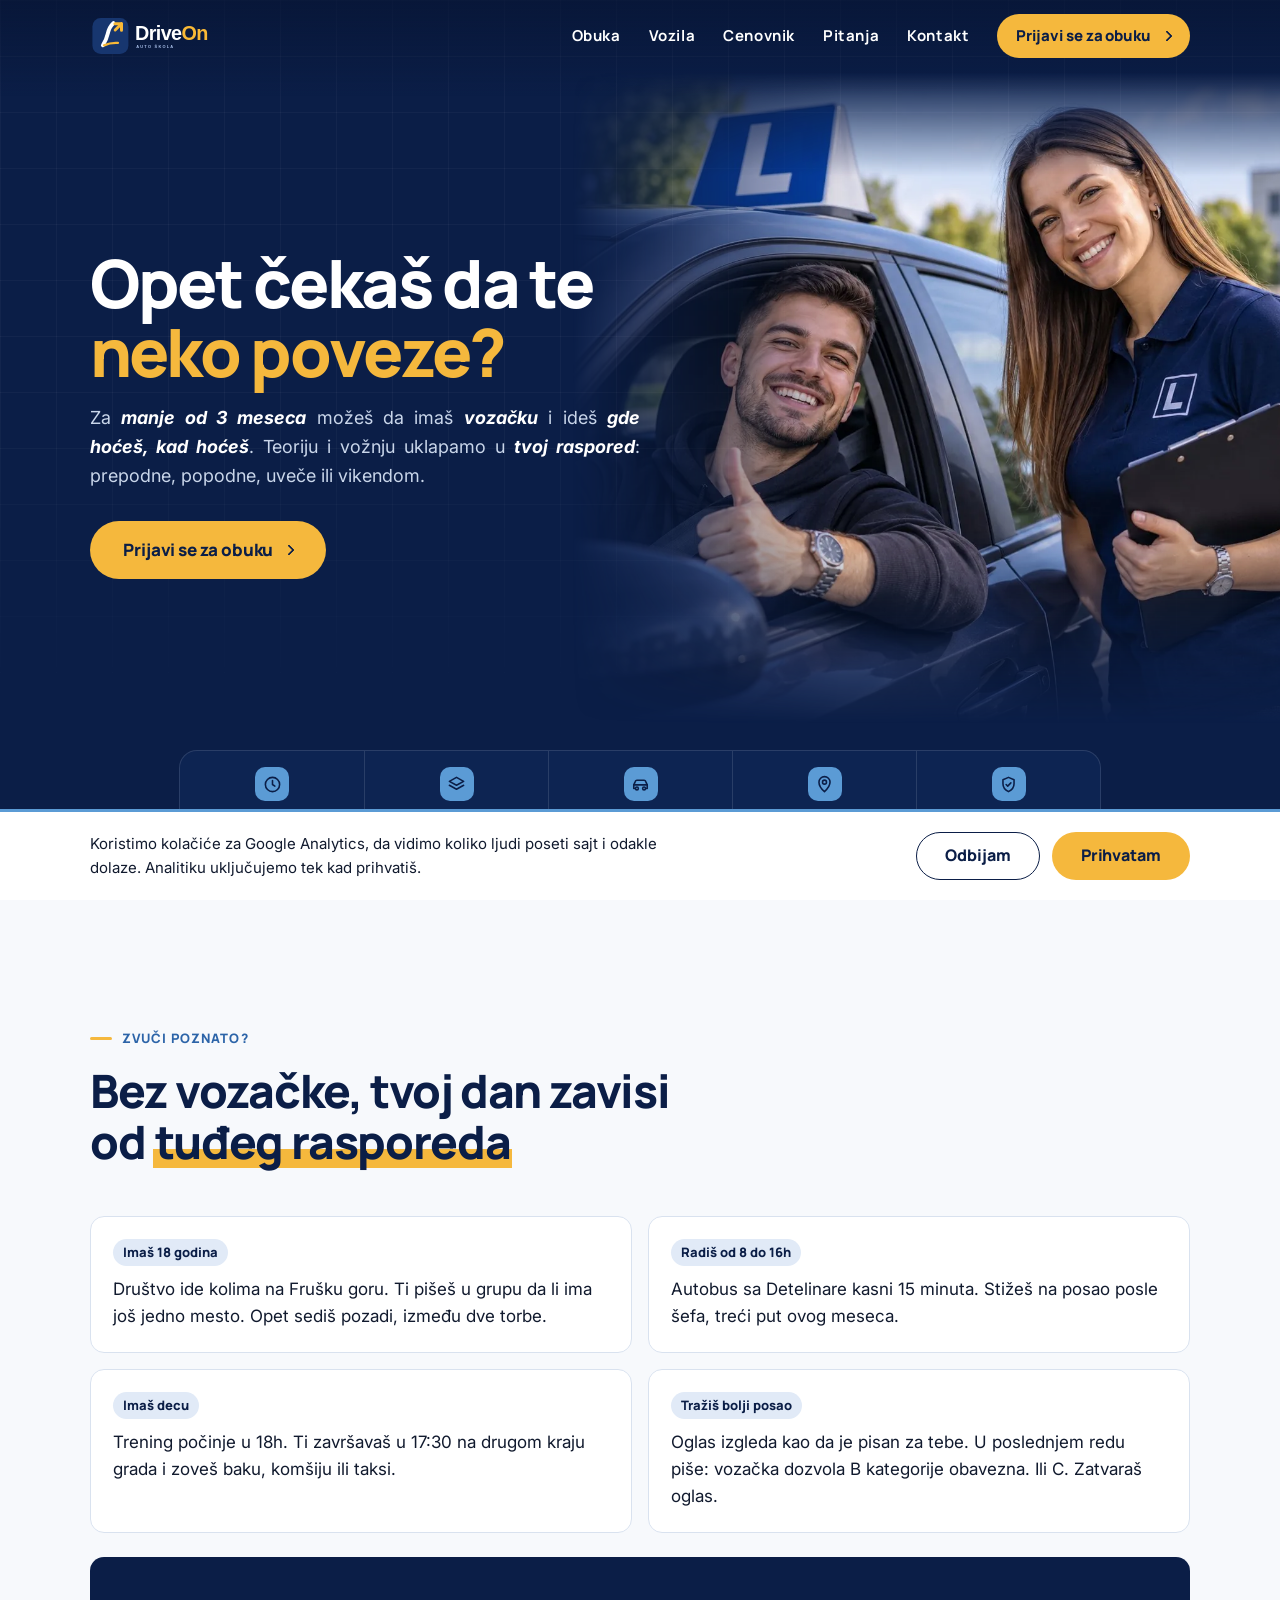
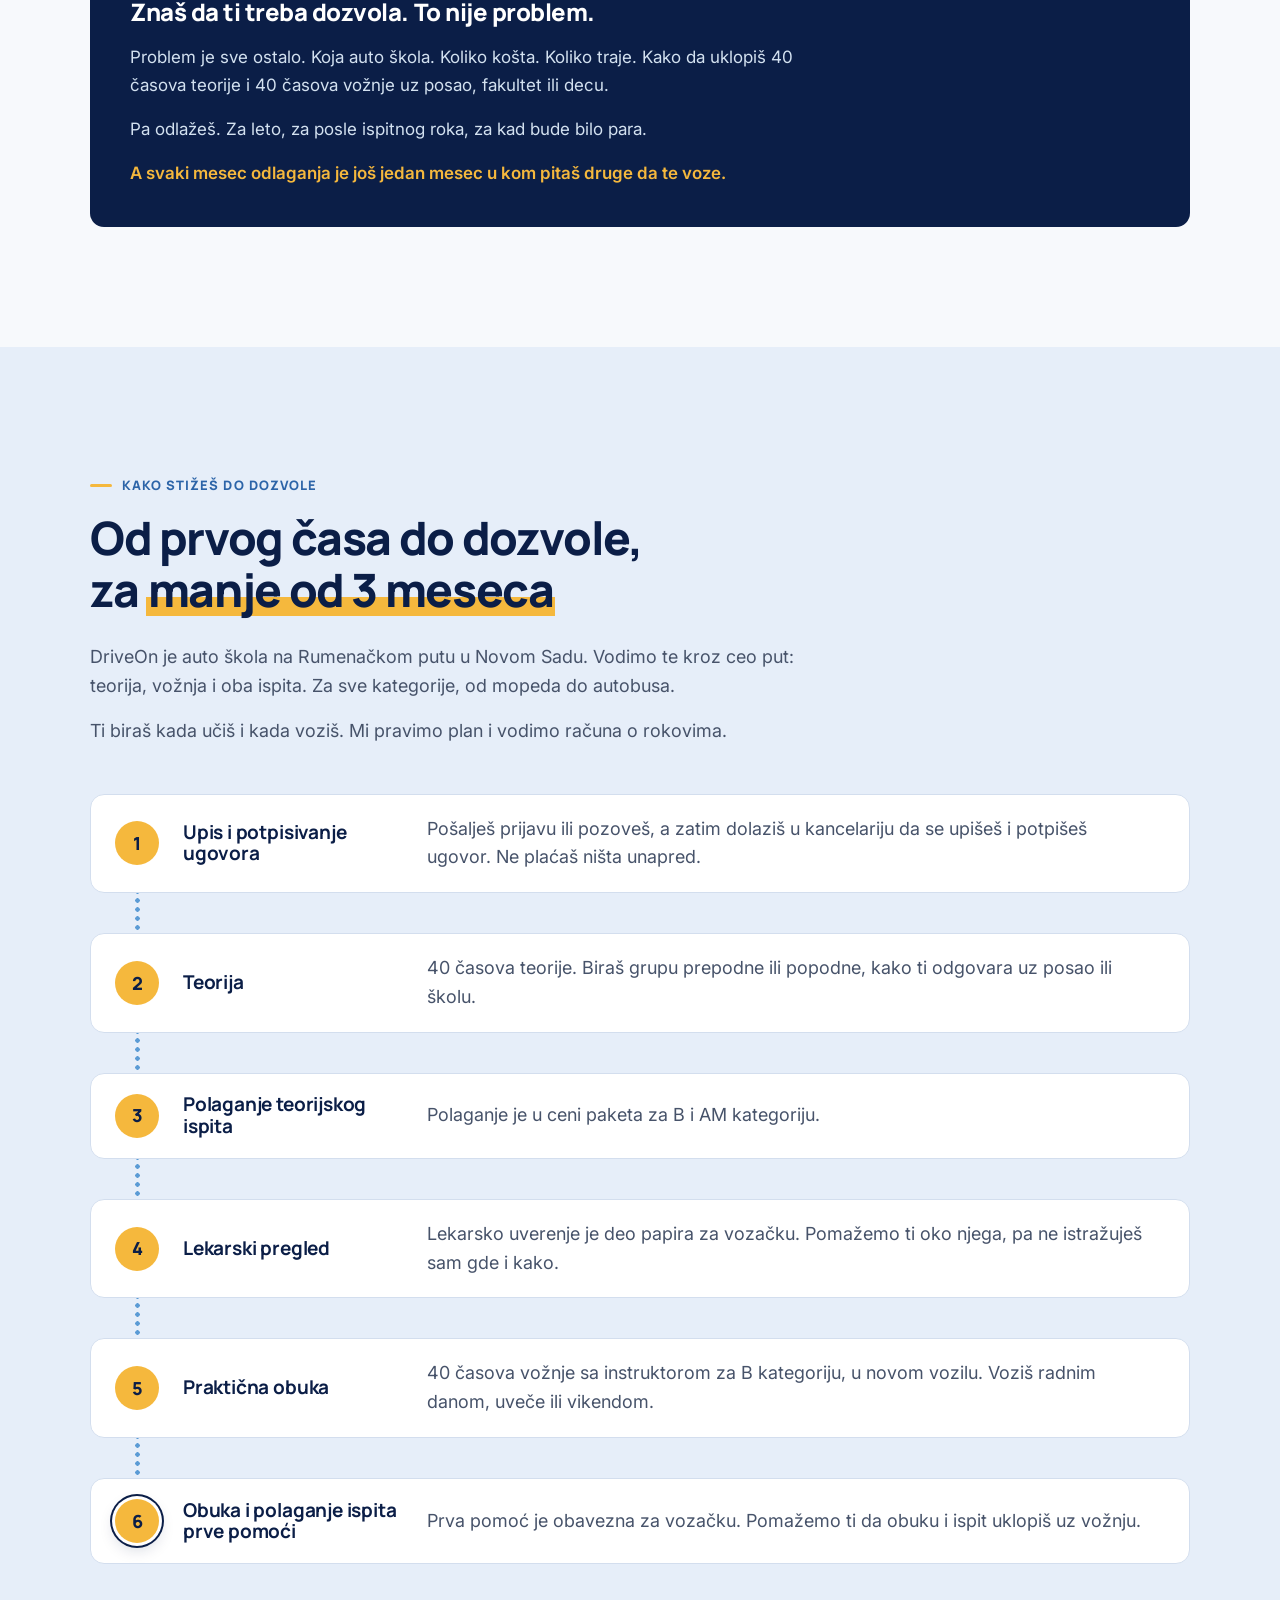
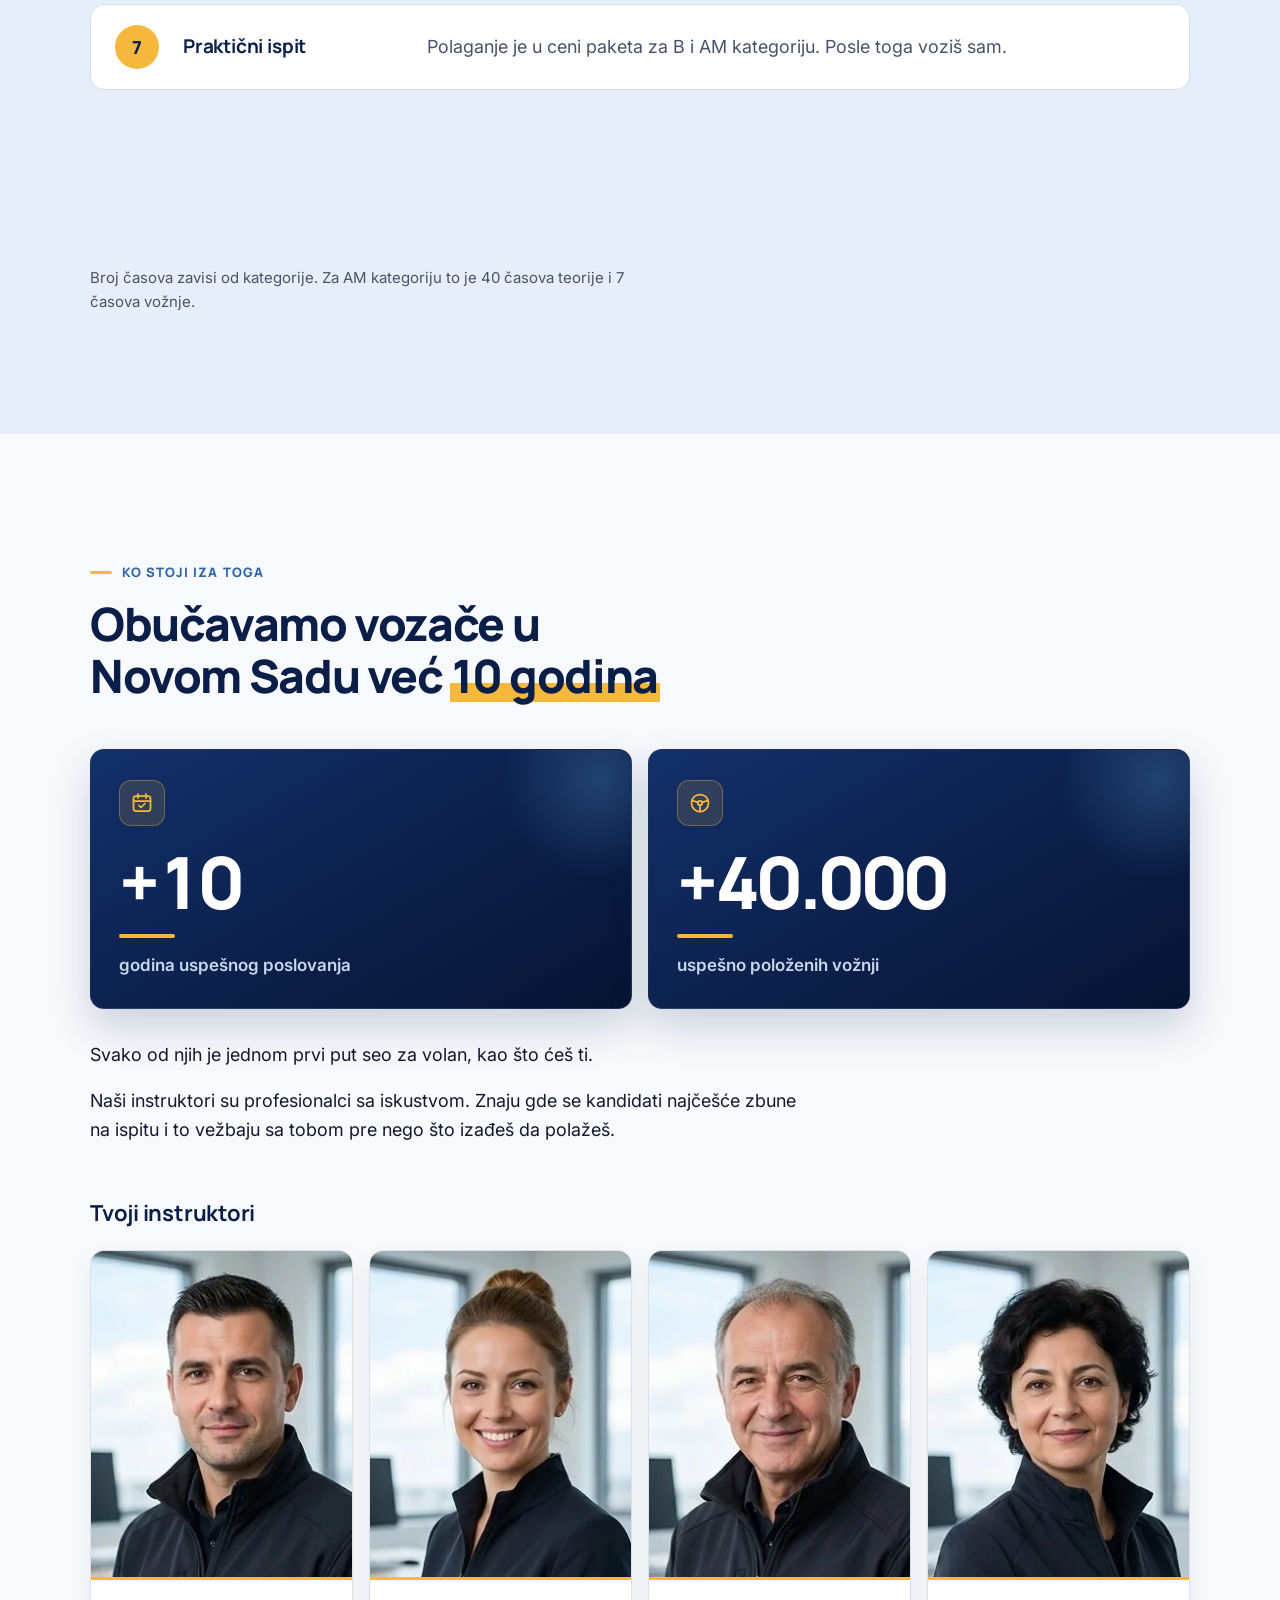
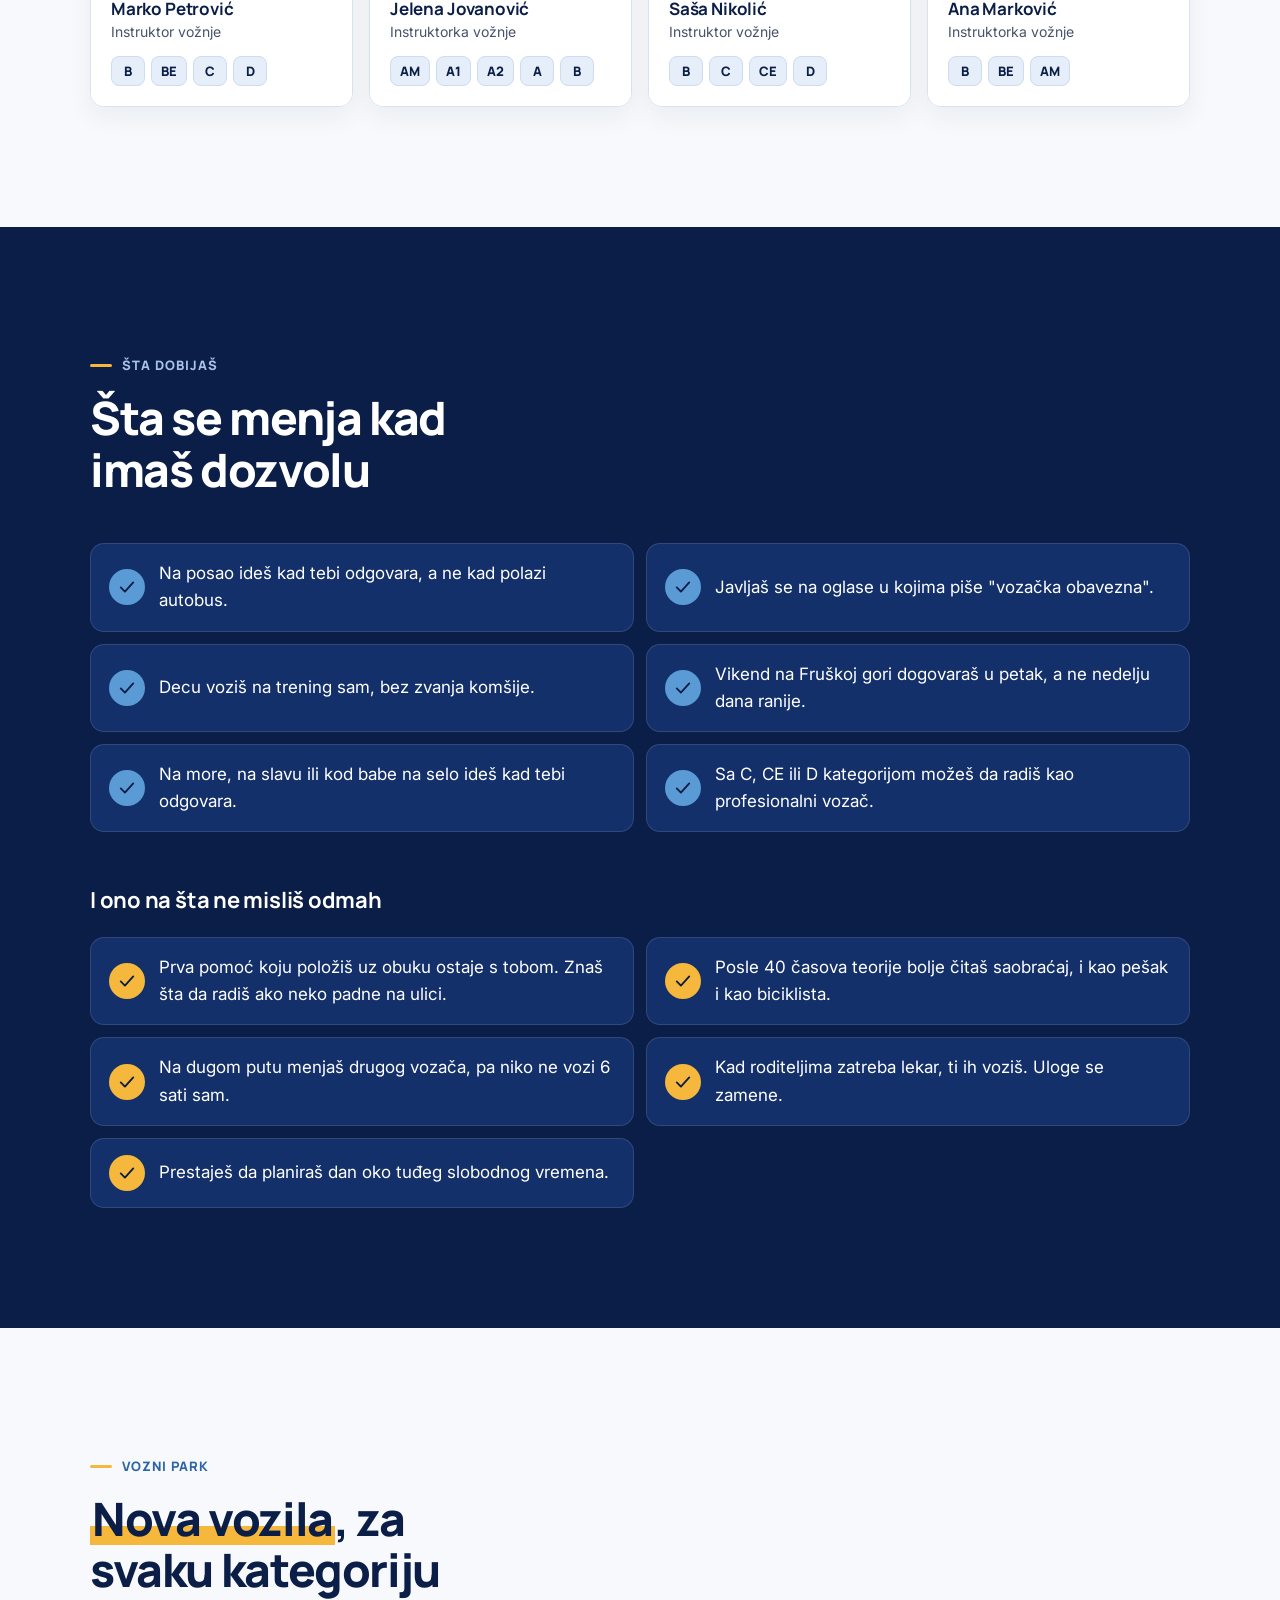
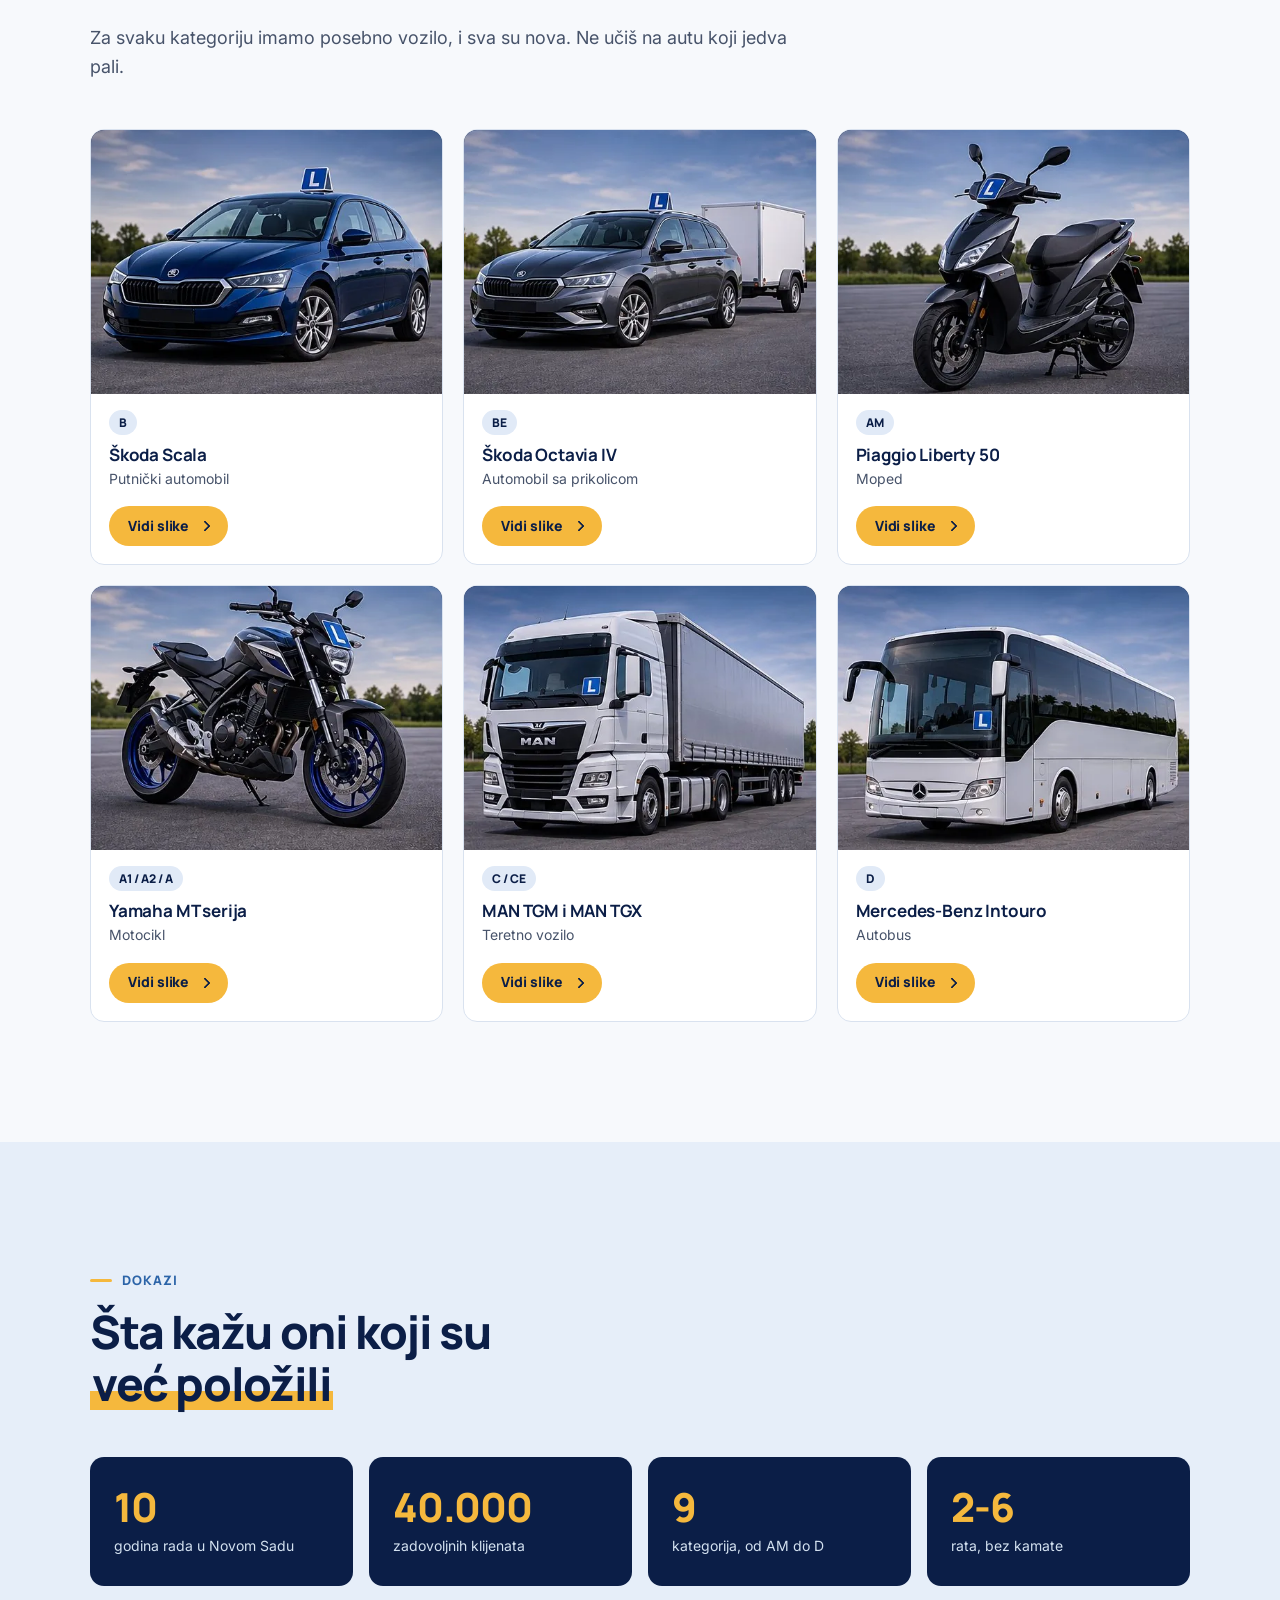
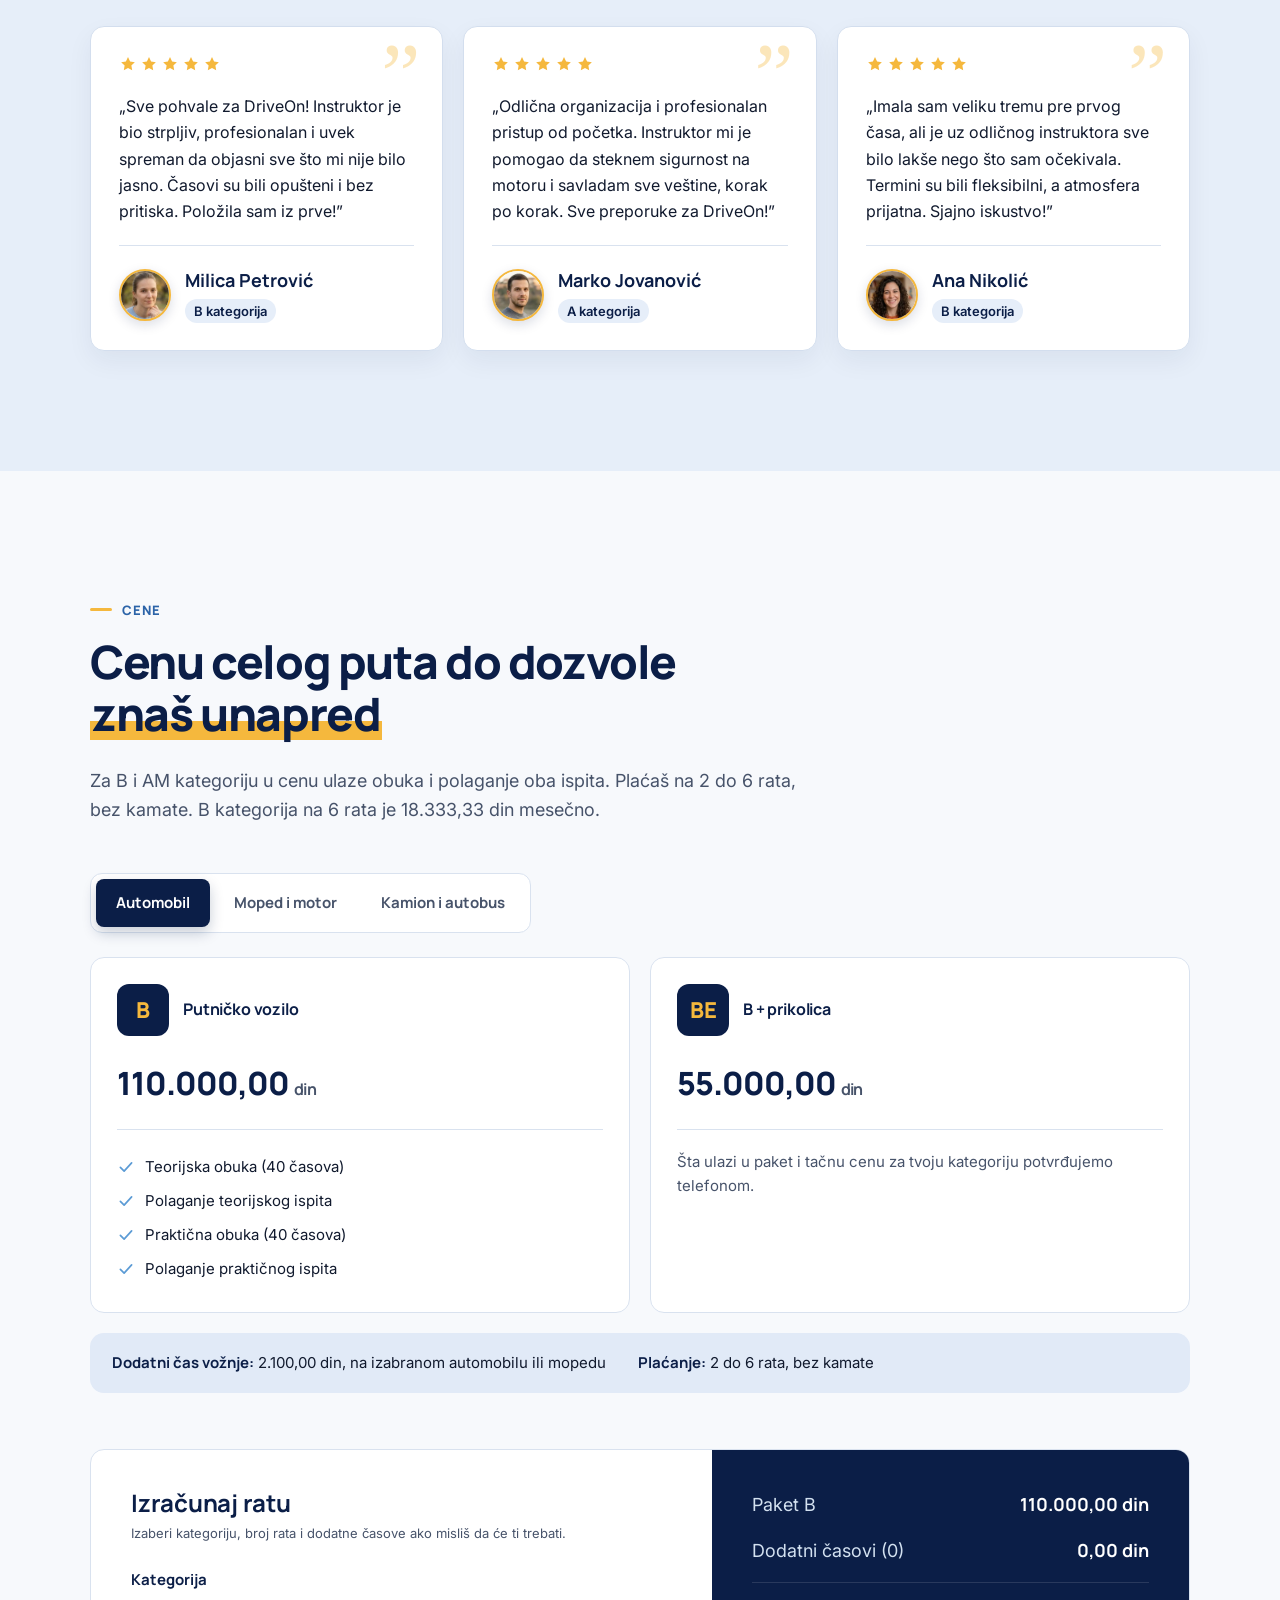
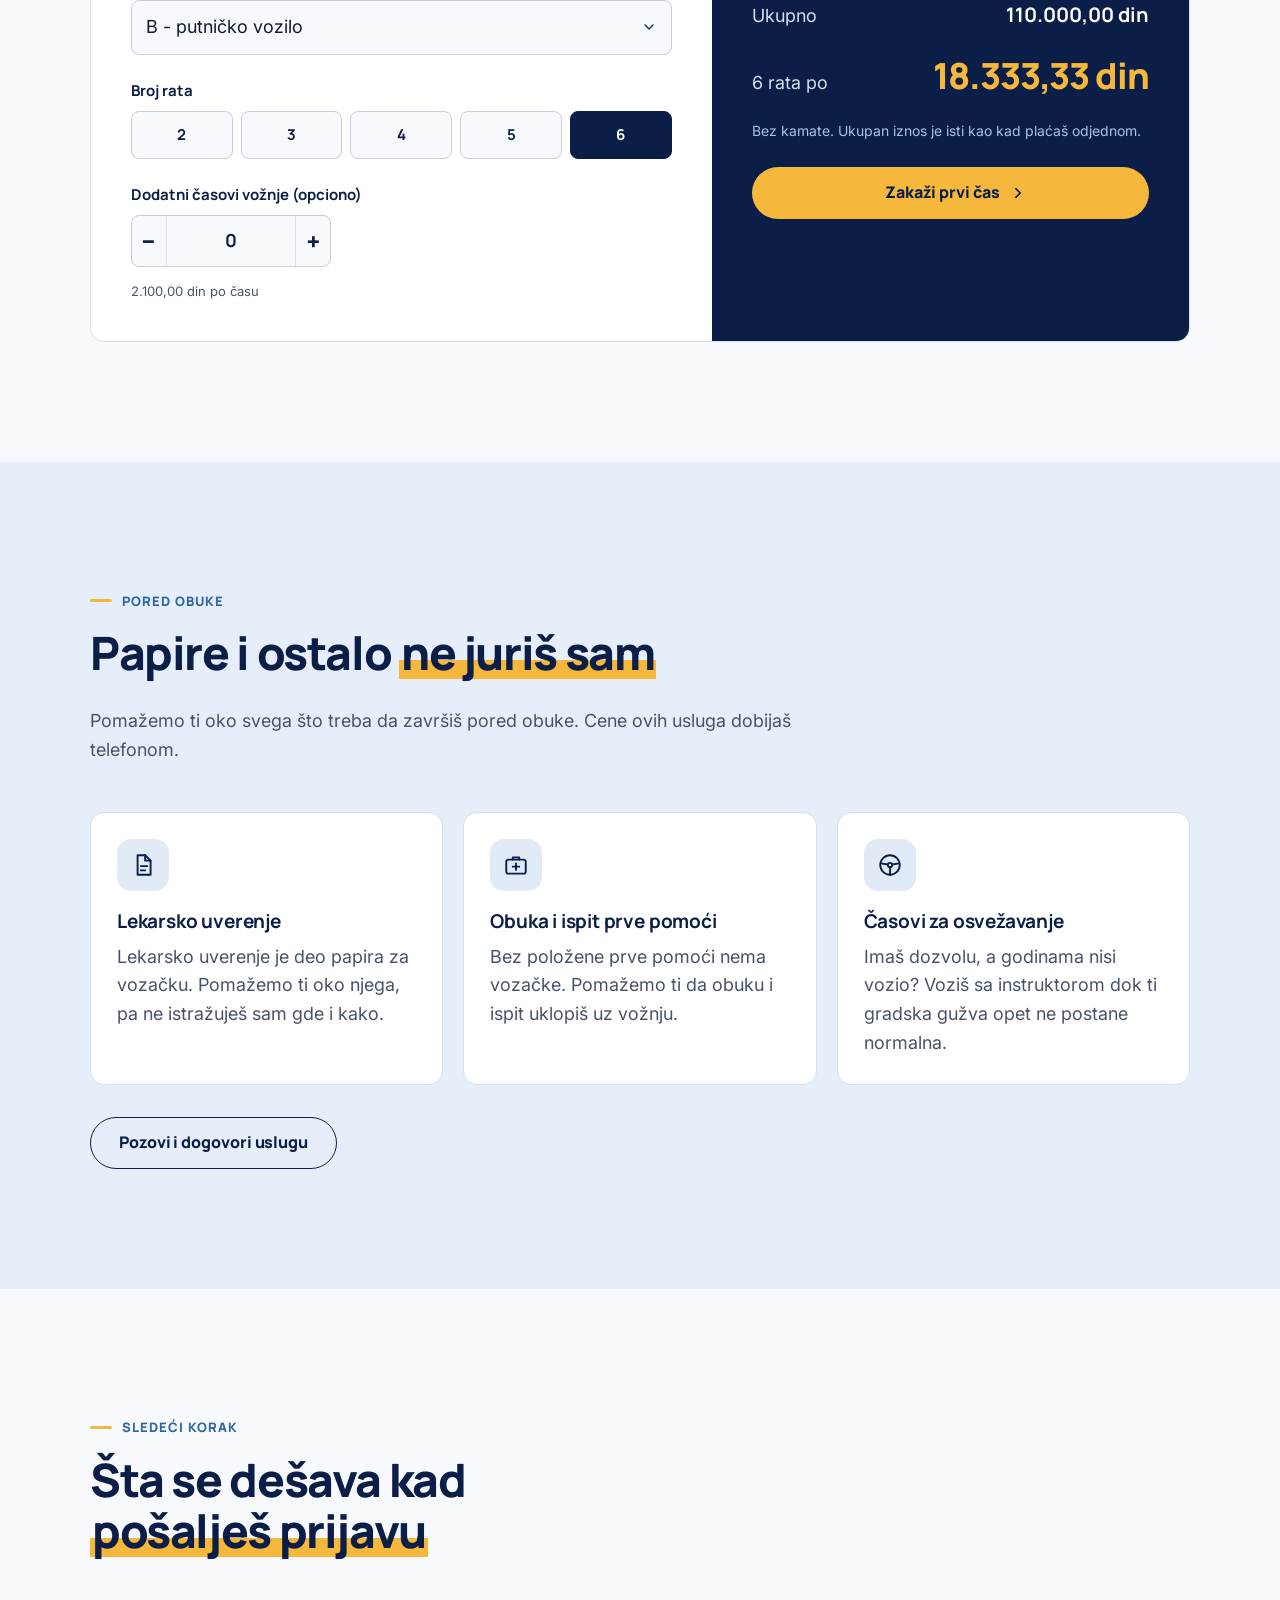
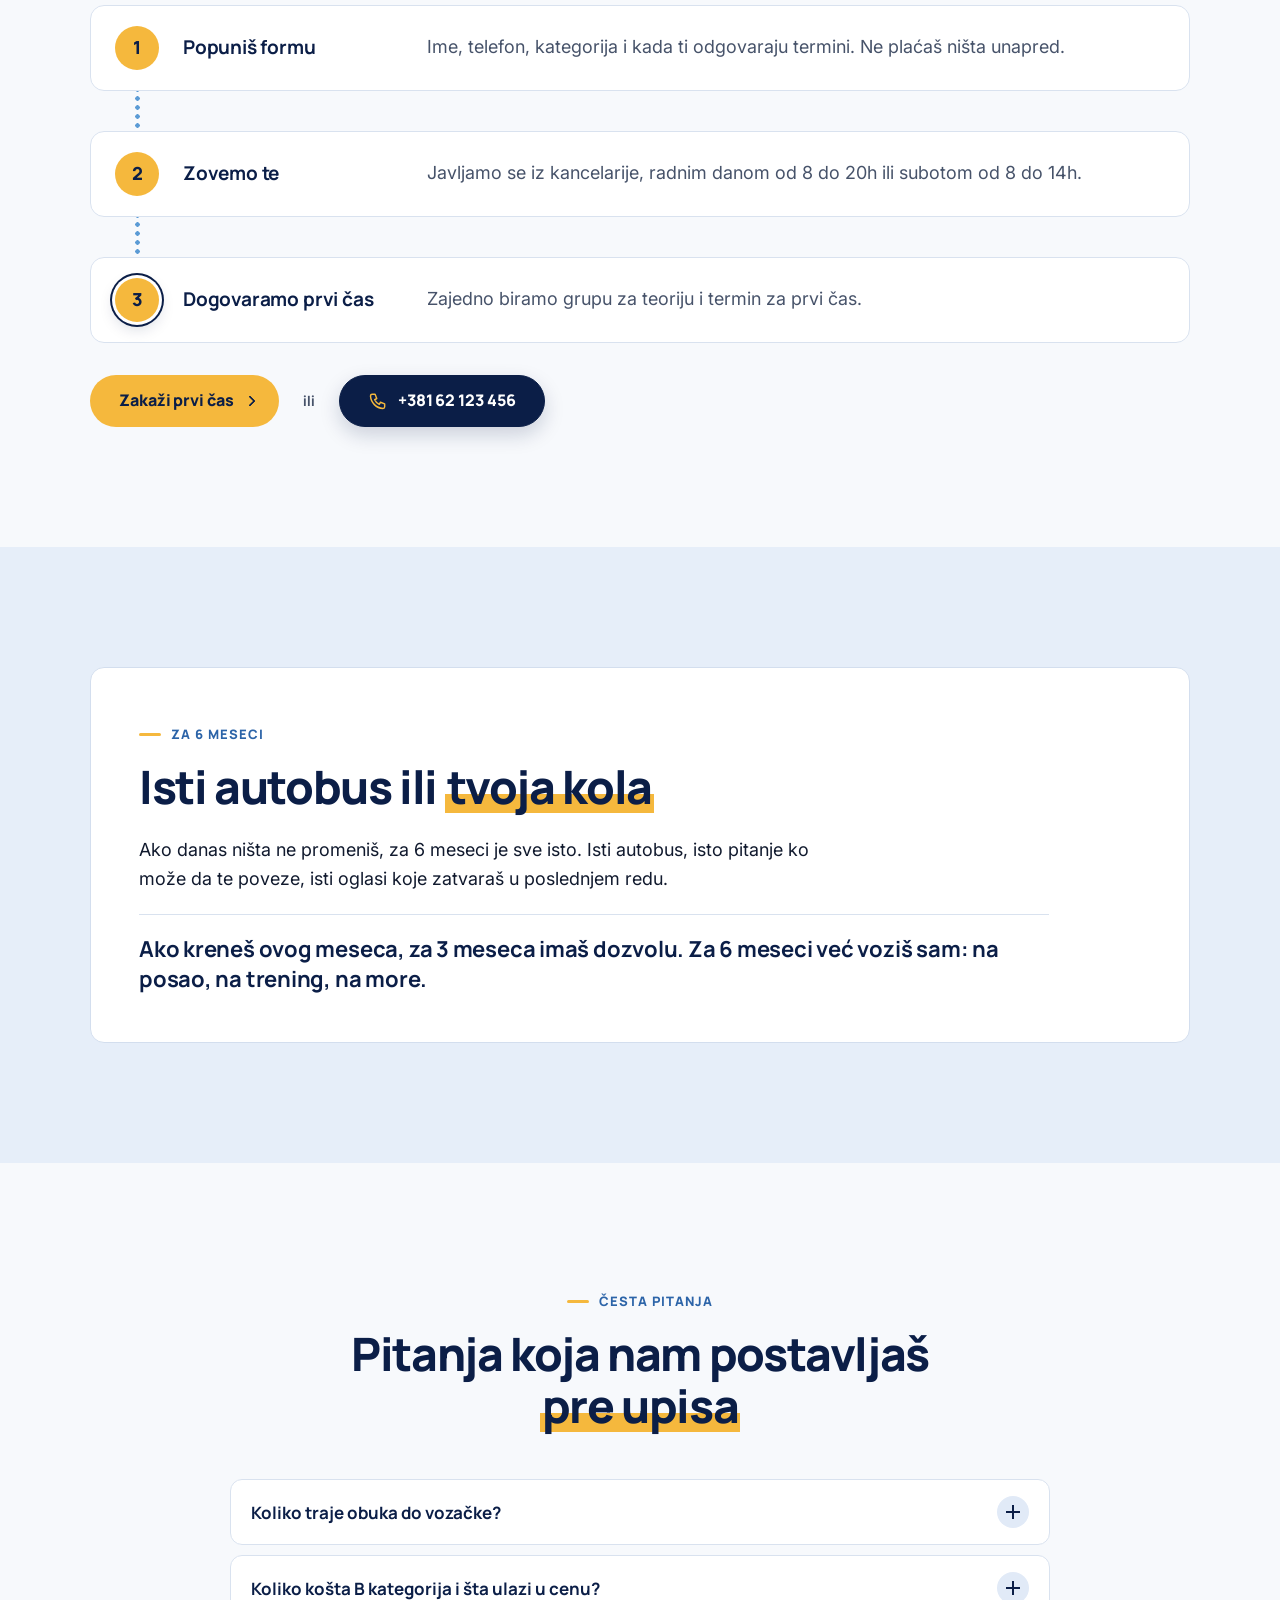
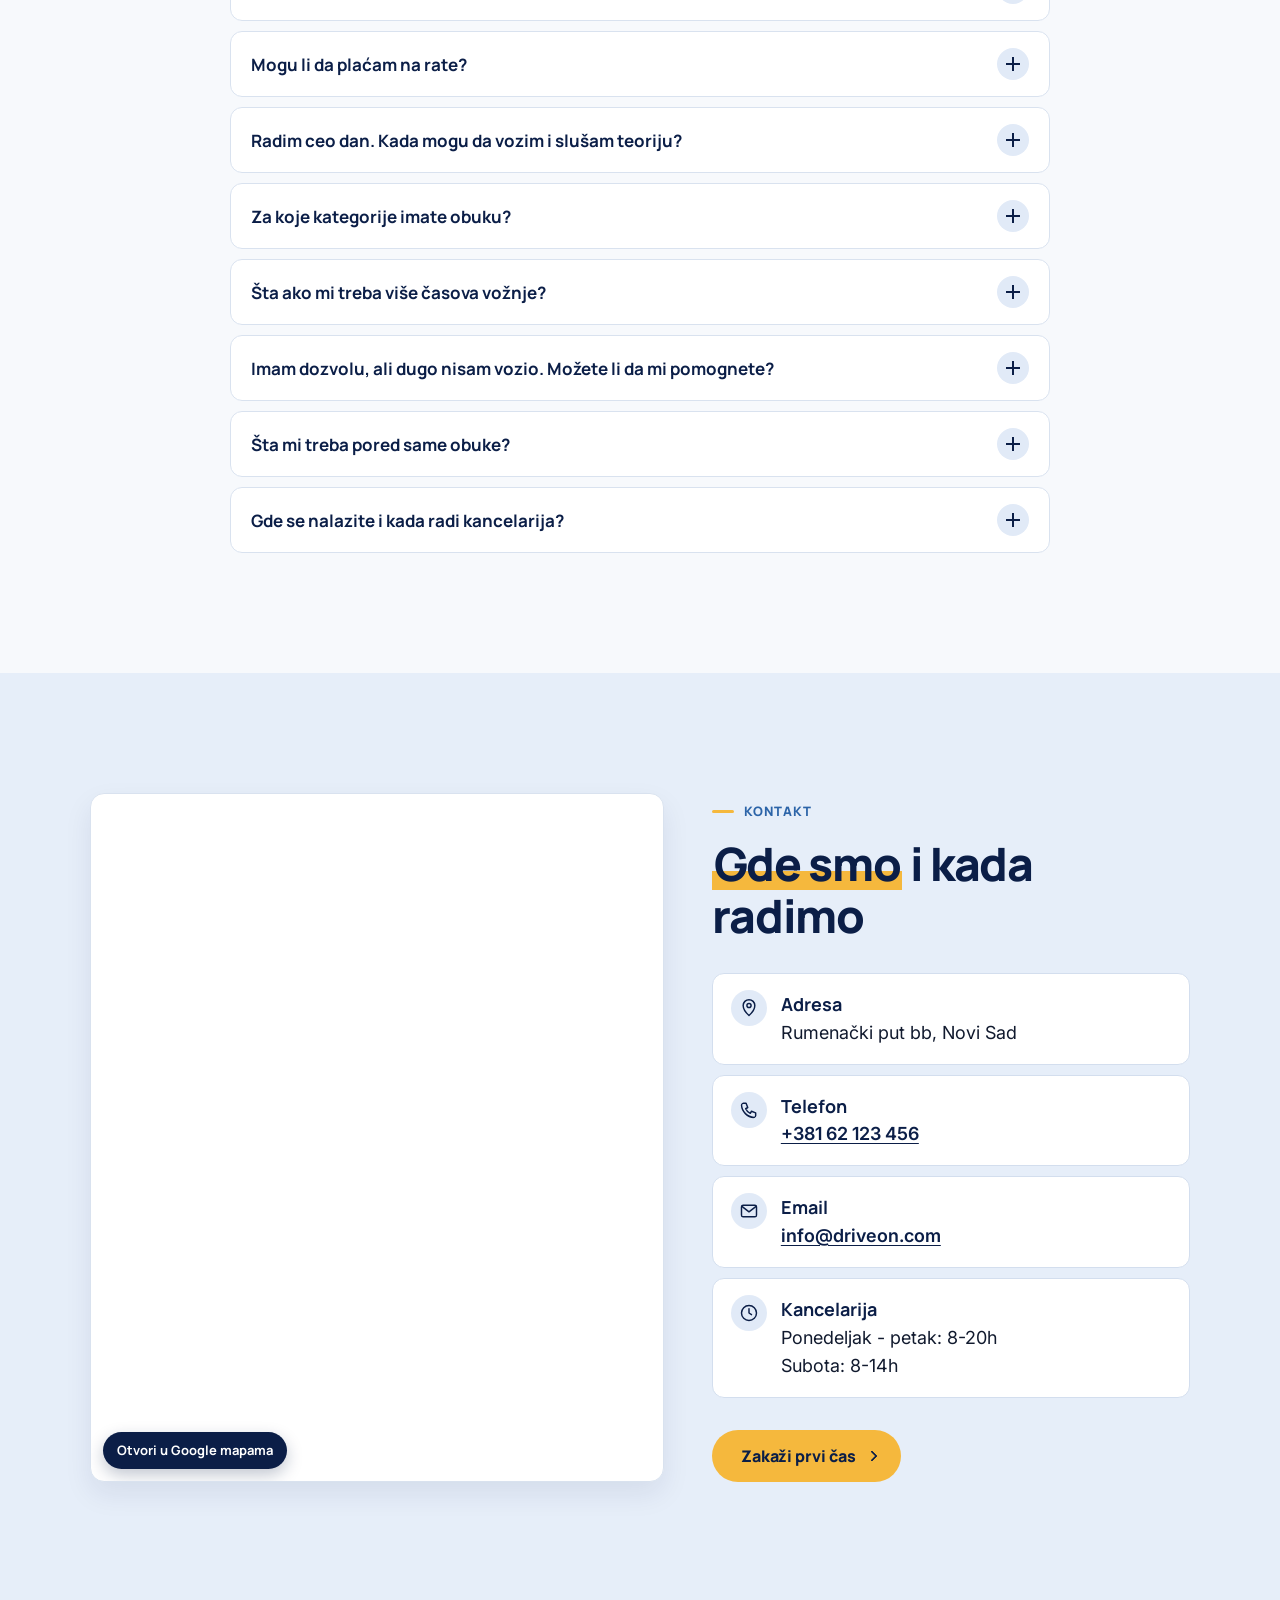
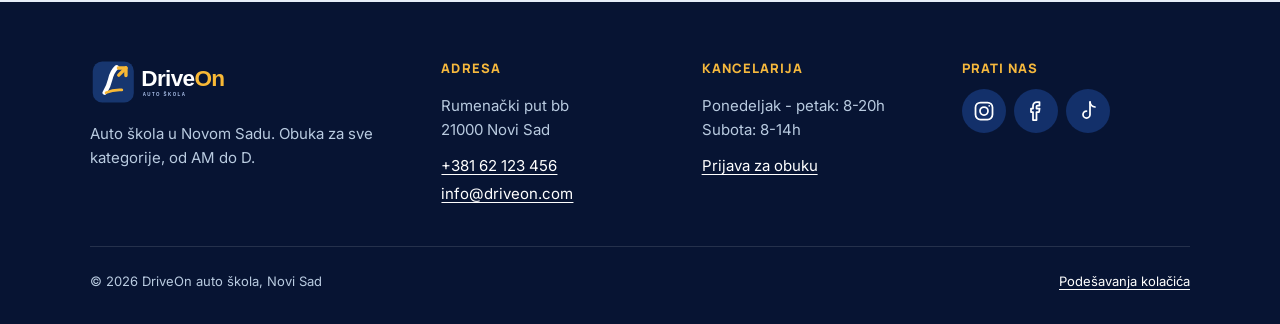
==== commit 1f979cfb: "Update 3.1" ====
--- a/index.html
+++ b/index.html
@@ -62,6 +62,7 @@
   "logo": "https://ivkec.github.io/driveon/images/icon-512.png",
   "image": "https://ivkec.github.io/driveon/images/og-image.jpg",
   "telephone": "+381 62 123 456",
+  "email": "info@driveon.com",
   "address": {
     "@type": "PostalAddress",
     "streetAddress": "Rumenački put bb",
@@ -582,7 +583,7 @@
               <ul class="fleet__details" hidden>
                 <li>Godište: 2021–2026</li>
                 <li>Motor: 1.0 TSI ili 1.5 TSI</li>
-                <li>Moderan, pregledan i dovoljno kompaktan za gradsku vožnju</li>
+                <li>Boja: tamno plava metalik</li>
               </ul>
               <div class="fleet__extra" hidden>
                 <div class="fleet__slide" data-src="images/vozilo-b-golf.webp" data-alt="Srebrni Volkswagen Golf 8 sa oznakom L na krovu">
@@ -617,8 +618,7 @@
               <ul class="fleet__details" hidden>
                 <li>Godište: 2021–2026</li>
                 <li>Motor: 2.0 TDI ili 1.5 TSI</li>
-                <li>Dovoljno snažna za vuču prikolice</li>
-                <li>Prikolica: dvoosovinska, zatvorena ili platforma</li>
+                <li>Boja: siva</li>
               </ul>
               <button class="btn btn--primary btn--sm fleet__btn" type="button" aria-haspopup="dialog">Vidi slike</button>
             </div>
@@ -635,8 +635,7 @@
               <ul class="fleet__details" hidden>
                 <li>Godište: 2021–2026</li>
                 <li>Motor: 50 cm³</li>
-                <li>Moderan gradski skuter</li>
-                <li>Jednostavan za početnike</li>
+                <li>Boja: crna</li>
               </ul>
               <div class="fleet__extra" hidden>
                 <div class="fleet__slide" data-src="images/vozilo-am-speedfight.webp" data-alt="Tamno plavi Peugeot sportski moped sa oznakom L i kacigom na sedištu">
@@ -669,27 +668,24 @@
               <h3>Yamaha MT serija</h3>
               <p class="card__meta">Motocikl</p>
               <ul class="fleet__details" hidden>
-                <li>A1: Yamaha MT-125, 125 cm³, do 11 kW</li>
-                <li>A2: Yamaha MT-03, 321 cm³, oko 30,9 kW</li>
-                <li>A: Yamaha MT-07, 689 cm³</li>
                 <li>Godište: 2021–2026</li>
+                <li>Modeli: MT-125 (A1), MT-03 (A2), MT-07 (A)</li>
+                <li>Boja: crno-plava</li>
               </ul>
               <div class="fleet__extra" hidden>
                 <div class="fleet__slide" data-src="images/vozilo-a-gsxr125.webp" data-alt="Tamno plavi Suzuki sportski motocikl sa oznakom L i kacigom na sedištu">
                   <p class="fleet__slide-title">Suzuki GSX-R125</p>
                   <ul>
-                    <li>Kategorija: A1, laki sportski motocikl</li>
                     <li>Godište: 2020–2023</li>
-                    <li>Motor: benzinski, 4-taktni, jednocilindrični, do 125 cm³</li>
+                    <li>Motor: benzinski, do 125 cm³ (A1)</li>
                     <li>Boja: tamno plava metalik</li>
                   </ul>
                 </div>
                 <div class="fleet__slide" data-src="images/vozilo-a-mt03.webp" data-alt="Sivi Yamaha naked motocikl sa oznakom L i kacigom na sedištu">
                   <p class="fleet__slide-title">Yamaha MT-03</p>
                   <ul>
-                    <li>Kategorija: A2, naked motocikl srednje kubikaže</li>
                     <li>Godište: 2020–2023</li>
-                    <li>Motor: benzinski, 4-taktni, dvocilindrični, oko 321 cm³, do 35 kW</li>
+                    <li>Motor: benzinski, oko 321 cm³, do 35 kW (A2)</li>
                     <li>Boja: siva, titanijum mat metalik</li>
                   </ul>
                 </div>
@@ -707,15 +703,14 @@
               <h3>MAN TGM i MAN TGX</h3>
               <p class="card__meta">Teretno vozilo</p>
               <ul class="fleet__details" hidden>
-                <li>C: MAN TGM, kamion bez poluprikolice</li>
-                <li>CE: MAN TGX, tegljač sa poluprikolicom</li>
                 <li>Godište: 2021–2026</li>
+                <li>Modeli: MAN TGM (C), MAN TGX sa poluprikolicom (CE)</li>
+                <li>Boja: bela</li>
               </ul>
               <div class="fleet__extra" hidden>
                 <div class="fleet__slide" data-src="images/vozilo-c-actros.webp" data-alt="Crveni Mercedes-Benz Actros tegljač sa oznakom L na krovu">
                   <p class="fleet__slide-title">Mercedes-Benz Actros</p>
                   <ul>
-                    <li>Tegljač</li>
                     <li>Godište: 2019–2023</li>
                     <li>Motor: dizel, linijski 6-cilindrični, Euro 6</li>
                     <li>Boja: crvena metalik</li>
@@ -724,10 +719,9 @@
                 <div class="fleet__slide" data-src="images/vozilo-c-volvo.webp" data-alt="Plavi Volvo FH kamion sa belom poluprikolicom">
                   <p class="fleet__slide-title">Volvo FH</p>
                   <ul>
-                    <li>Kamion sa poluprikolicom</li>
                     <li>Godište: 2020–2023</li>
                     <li>Motor: dizel, D13, Euro 6</li>
-                    <li>Boja: plava metalik, poluprikolica bela</li>
+                    <li>Boja: plava metalik</li>
                   </ul>
                 </div>
               </div>
@@ -745,7 +739,8 @@
               <p class="card__meta">Autobus</p>
               <ul class="fleet__details" hidden>
                 <li>Godište: 2021–2026</li>
-                <li>Moderan međugradski autobus</li>
+                <li>Tip: moderan međugradski autobus</li>
+                <li>Boja: bela</li>
               </ul>
               <div class="fleet__extra" hidden>
                 <div class="fleet__slide" data-src="images/vozilo-d-tourismo.webp" data-alt="Crveni Mercedes-Benz Tourismo autobus sa oznakom L na krovu">
@@ -1245,6 +1240,10 @@
               <span><strong>Telefon</strong><a href="tel:+38162123456">+381 62 123 456</a></span>
             </li>
             <li>
+              <svg class="icon" viewBox="0 0 24 24" aria-hidden="true"><rect x="3" y="5" width="18" height="14" rx="2"/><path d="M3.5 6.5 12 13l8.5-6.5"/></svg>
+              <span><strong>Email</strong><a href="mailto:info@driveon.com">info@driveon.com</a></span>
+            </li>
+            <li>
               <svg class="icon" viewBox="0 0 24 24" aria-hidden="true"><circle cx="12" cy="12" r="9"/><path d="M12 7v5l3 2"/></svg>
               <span><strong>Kancelarija</strong>Ponedeljak - petak: 8-20h<br>Subota: 8-14h</span>
             </li>
@@ -1263,22 +1262,27 @@
     <button class="lightbox__close" type="button" aria-label="Zatvori prikaz vozila" data-lightbox-close>
       <svg class="icon" viewBox="0 0 24 24" aria-hidden="true"><path d="M6 6l12 12M18 6L6 18"/></svg>
     </button>
-    <button class="lightbox__nav lightbox__nav--prev" type="button" aria-label="Prethodno vozilo" data-lightbox-prev>
+    <button class="lightbox__nav lightbox__nav--prev" type="button" aria-label="Prethodna slika" data-lightbox-prev>
       <svg class="icon" viewBox="0 0 24 24" aria-hidden="true"><path d="M15 5l-7 7 7 7"/></svg>
     </button>
-    <figure class="lightbox__stage">
-      <img class="lightbox__img" alt="" width="629" height="629" data-lightbox-img>
-      <figcaption class="lightbox__caption">
+    <button class="lightbox__nav lightbox__nav--next" type="button" aria-label="Sledeća slika" data-lightbox-next>
+      <svg class="icon" viewBox="0 0 24 24" aria-hidden="true"><path d="M9 5l7 7-7 7"/></svg>
+    </button>
+    <div class="lightbox__inner">
+      <div class="lightbox__viewer">
+        <div class="lightbox__frame" data-lightbox-frame>
+          <img class="lightbox__img" alt="" width="629" height="629" data-lightbox-img>
+          <p class="lightbox__count" aria-live="polite" data-lightbox-count></p>
+        </div>
+        <div class="lightbox__thumbs" data-lightbox-thumbs></div>
+      </div>
+      <div class="lightbox__caption" data-lightbox-caption>
         <span class="tag" data-lightbox-tag></span>
         <h2 id="lightbox-naslov" data-lightbox-title></h2>
         <p class="lightbox__meta" data-lightbox-meta></p>
         <ul class="lightbox__details" data-lightbox-details></ul>
-        <p class="lightbox__count" aria-live="polite" data-lightbox-count></p>
-      </figcaption>
-    </figure>
-    <button class="lightbox__nav lightbox__nav--next" type="button" aria-label="Sledeće vozilo" data-lightbox-next>
-      <svg class="icon" viewBox="0 0 24 24" aria-hidden="true"><path d="M9 5l7 7-7 7"/></svg>
-    </button>
+      </div>
+    </div>
   </div>
 
 
@@ -1294,6 +1298,7 @@
           <p class="footer__title">Adresa</p>
           <p>Rumenački put bb<br>21000 Novi Sad</p>
           <p style="margin-top: 12px"><a href="tel:+38162123456">+381 62 123 456</a></p>
+          <p style="margin-top: 4px"><a href="mailto:info@driveon.com">info@driveon.com</a></p>
         </div>
         <div>
           <p class="footer__title">Kancelarija</p>
--- a/style.css
+++ b/style.css
@@ -2417,58 +2417,141 @@
   inset: 0;
   z-index: 200;
   display: flex;
+  overflow-y: auto;
+  padding: 64px 16px 32px;
+  color: #fff;
+  background: var(--navy-deep);
+}
+
+.lightbox[hidden] {
+  display: none;
+}
+
+body.has-lightbox {
+  overflow: hidden;
+}
+
+.lightbox__inner {
+  display: grid;
+  gap: 24px;
+  width: 100%;
+  max-width: 1180px;
+  margin: auto;
+}
+
+.lightbox__viewer {
+  display: grid;
+  gap: 12px;
+  justify-items: center;
+}
+
+/* Kvadratni kadar: slike su kvadratne, pa nema praznih traka */
+.lightbox__frame {
+  position: relative;
+  overflow: hidden;
+  transform-origin: 0 0;
+  width: 100%;
+  aspect-ratio: 1 / 1;
+  background: #0d1f45;
+  border-radius: var(--radius-lg);
+  box-shadow: 0 30px 70px rgba(0, 0, 0, 0.45);
+}
+
+.lightbox__img {
+  position: absolute;
+  inset: 0;
+  display: block;
+  width: 100%;
+  height: 100%;
+  object-fit: cover;
+  will-change: transform, opacity;
+}
+
+.lightbox__count {
+  position: absolute;
+  left: 50%;
+  bottom: 14px;
+  z-index: 2;
+  margin: 0;
+  padding: 4px 12px;
+  font-size: 0.8125rem;
+  font-weight: 600;
+  font-variant-numeric: tabular-nums;
+  color: #fff;
+  background: rgba(7, 20, 51, 0.6);
+  border-radius: 999px;
+  transform: translateX(-50%);
+  backdrop-filter: blur(6px);
+}
+
+.lightbox__count:empty {
+  display: none;
+}
+
+/* Sličice ispod velike slike */
+.lightbox__thumbs[hidden] {
+  display: none;
+}
+
+.lightbox__thumbs {
+  display: flex;
+  flex-wrap: wrap;
+  justify-content: center;
+  gap: 10px;
+}
+
+.lightbox__thumb {
+  width: 64px;
+  height: 64px;
+  padding: 0;
+  overflow: hidden;
+  background: none;
+  border: 2px solid transparent;
+  border-radius: 12px;
+  opacity: 0.55;
+  cursor: pointer;
+  transition: opacity 0.2s ease, border-color 0.2s ease, transform 0.2s ease;
+}
+
+.lightbox__thumb img {
+  display: block;
+  width: 100%;
+  height: 100%;
+  object-fit: cover;
+}
+
+.lightbox__thumb:hover {
+  opacity: 0.85;
+}
+
+.lightbox__thumb.is-active {
+  border-color: var(--sun);
+  opacity: 1;
+  transform: translateY(-2px);
+}
+
+.lightbox__thumb:focus-visible {
+  outline: 3px solid var(--sun);
+  outline-offset: 3px;
+}
+
+.lightbox__caption {
+  text-align: center;
+}
+
+/* Oznaka kategorije u slajderu: žuti kružić (za dva-tri slova postaje ovalan) */
+.lightbox__caption .tag {
+  display: inline-flex;
   align-items: center;
   justify-content: center;
-  padding: 64px 16px 24px;
-  color: #fff;
-  background: rgba(7, 20, 51, 0.96);
-  animation: lightbox-in 0.25s ease;
-}
-
-.lightbox[hidden] {
-  display: none;
-}
-
-@keyframes lightbox-in {
-  from { opacity: 0; }
-  to { opacity: 1; }
-}
-
-.lightbox__stage {
-  display: flex;
-  flex-direction: column;
-  align-items: center;
-  gap: 20px;
-  width: 100%;
-  max-width: 1100px;
-  max-height: 100%;
-  margin: 0;
-}
-
-.lightbox__img {
-  display: block;
-  width: auto;
-  max-width: 100%;
-  max-height: 58vh;
-  object-fit: contain;
-  border-radius: var(--radius-lg);
-  box-shadow: 0 24px 60px rgba(0, 0, 0, 0.4);
-  animation: lightbox-slide 0.3s ease;
-}
-
-@keyframes lightbox-slide {
-  from { opacity: 0; transform: scale(0.98); }
-  to { opacity: 1; transform: none; }
-}
-
-.lightbox__caption {
-  width: 100%;
-  max-width: 560px;
-  text-align: center;
-}
-
-.lightbox__caption .tag {
-  margin-bottom: 8px;
+  min-width: 36px;
+  height: 36px;
+  margin-bottom: 12px;
+  padding: 0 10px;
+  font-size: 0.875rem;
+  color: var(--navy);
+  background: var(--sun);
+  box-shadow: 0 0 0 4px rgba(245, 184, 61, 0.18);
 }
 
 .lightbox__caption h2 {
@@ -2477,7 +2560,7 @@
 }
 
 .lightbox__meta {
-  margin-top: 2px;
+  margin-top: 4px;
   color: var(--sky-on-dark);
 }
 
@@ -2486,29 +2569,25 @@
   flex-wrap: wrap;
   justify-content: center;
   gap: 8px;
-  margin: 14px 0 0;
+  margin: 18px 0 0;
   padding: 0;
   list-style: none;
 }
 
 .lightbox__details li {
-  padding: 6px 12px;
+  padding: 7px 14px;
   font-size: 0.875rem;
   color: #e6eef9;
-  background: rgba(255, 255, 255, 0.08);
+  background: rgba(255, 255, 255, 0.07);
   border: 1px solid var(--navy-line);
   border-radius: 999px;
 }
 
-.lightbox__count {
-  margin-top: 14px;
-  font-size: 0.8125rem;
-  color: var(--sky-on-dark);
-}
-
+/* Dugmad: zatvaranje i strelice preko slike */
 .lightbox__close,
 .lightbox__nav {
   position: absolute;
+  z-index: 3;
   display: inline-flex;
   align-items: center;
   justify-content: center;
@@ -2516,11 +2595,12 @@
   height: 48px;
   padding: 0;
   color: #fff;
-  background: rgba(255, 255, 255, 0.08);
-  border: 1px solid rgba(255, 255, 255, 0.18);
+  background: rgba(7, 20, 51, 0.55);
+  border: 1px solid rgba(255, 255, 255, 0.22);
   border-radius: 50%;
   cursor: pointer;
-  transition: background-color 0.2s ease, color 0.2s ease, border-color 0.2s ease;
+  backdrop-filter: blur(6px);
+  transition: background-color 0.2s ease, color 0.2s ease, border-color 0.2s ease, transform 0.2s ease;
 }
 
 .lightbox__close:hover,
@@ -2537,20 +2617,28 @@
 }
 
 .lightbox__close {
-  top: 14px;
-  right: 14px;
-}
-
+  position: fixed;
+  top: 12px;
+  right: 12px;
+}
+
+/* Strelice uz levu i desnu ivicu ekrana.
+   Na telefonu su u visini sredine slike (slika je kvadrat preko cele širine). */
 .lightbox__nav {
-  top: 32%;
+  top: calc(64px + (100vw - 32px) / 2);
+  transform: translateY(-50%);
+}
+
+.lightbox__nav:hover {
+  transform: translateY(-50%) scale(1.06);
 }
 
 .lightbox__nav--prev {
-  left: 10px;
+  left: 4px;
 }
 
 .lightbox__nav--next {
-  right: 10px;
+  right: 4px;
 }
 
 .lightbox__close .icon,
@@ -2559,24 +2647,25 @@
   height: 22px;
 }
 
-body.has-lightbox {
-  overflow: hidden;
-}
-
 @media (min-width: 768px) {
+  .lightbox__frame {
+    width: min(100%, calc(100vh - 220px), 640px);
+    min-width: 360px;
+  }
+
+  .lightbox__close {
+    top: 20px;
+    right: 24px;
+  }
+
   .lightbox {
-    padding: 72px 96px 32px;
-  }
-
-  .lightbox__img {
-    max-height: 64vh;
+    padding: 72px 96px 40px;
   }
 
   .lightbox__nav {
     top: 50%;
     width: 56px;
     height: 56px;
-    transform: translateY(-50%);
   }
 
   .lightbox__nav--prev {
@@ -2587,9 +2676,40 @@
     right: 24px;
   }
 
-  .lightbox__close {
-    top: 20px;
-    right: 24px;
+  .lightbox__thumb {
+    width: 72px;
+    height: 72px;
+  }
+}
+
+/* Računar: velika slika levo, podaci desno */
+@media (min-width: 1024px) {
+  .lightbox {
+    padding: 56px 112px 40px;
+  }
+
+  .lightbox__inner {
+    grid-template-columns: auto minmax(280px, 380px);
+    gap: 56px;
+    align-items: center;
+    justify-content: center;
+  }
+
+  .lightbox__frame {
+    width: min(calc(100vw - 600px), calc(100vh - 200px), 720px);
+  }
+
+  .lightbox__caption {
+    text-align: left;
+  }
+
+  .lightbox__caption h2 {
+    font-size: 2rem;
+  }
+
+  .lightbox__details {
+    flex-direction: column;
+    align-items: flex-start;
   }
 }
 
@@ -2597,60 +2717,10 @@
   .fleet__card,
   .fleet__media img,
   .lightbox,
-  .lightbox__img {
+  .lightbox__img,
+  .lightbox__thumb {
     transition: none;
     animation: none;
-  }
-}
-
-/* Slajder: puna pozadina, sve staje u ekran, strelice na telefonu ispod slike */
-.lightbox {
-  overflow-y: auto;
-  padding: 64px 16px 96px;
-  background: var(--navy-deep);
-}
-
-.lightbox__stage {
-  margin: auto 0;
-}
-
-.lightbox__img {
-  max-height: 50vh;
-}
-
-.lightbox__nav {
-  top: auto;
-  bottom: 20px;
-}
-
-.lightbox__nav--prev {
-  left: calc(50% - 64px);
-}
-
-.lightbox__nav--next {
-  right: calc(50% - 64px);
-}
-
-@media (min-width: 768px) {
-  .lightbox {
-    padding: 64px 112px 32px;
-  }
-
-  .lightbox__img {
-    max-height: min(50vh, 620px);
-  }
-
-  .lightbox__nav {
-    top: 50%;
-    bottom: auto;
-  }
-
-  .lightbox__nav--prev {
-    left: 24px;
-  }
-
-  .lightbox__nav--next {
-    right: 24px;
   }
 }
 
@@ -3031,9 +3101,20 @@
 }
 
 @media (min-width: 1024px) {
-  .map,
+  /* Mapa je iste visine kao tekst pored nje: od oznake "Kontakt" do dugmeta */
+  #kontakt .contact {
+    align-items: stretch;
+  }
+
+  .map {
+    min-height: 460px;
+  }
+
   .map iframe {
-    min-height: 460px;
+    position: absolute;
+    inset: 0;
+    height: 100%;
+    min-height: 0;
   }
 }
 
